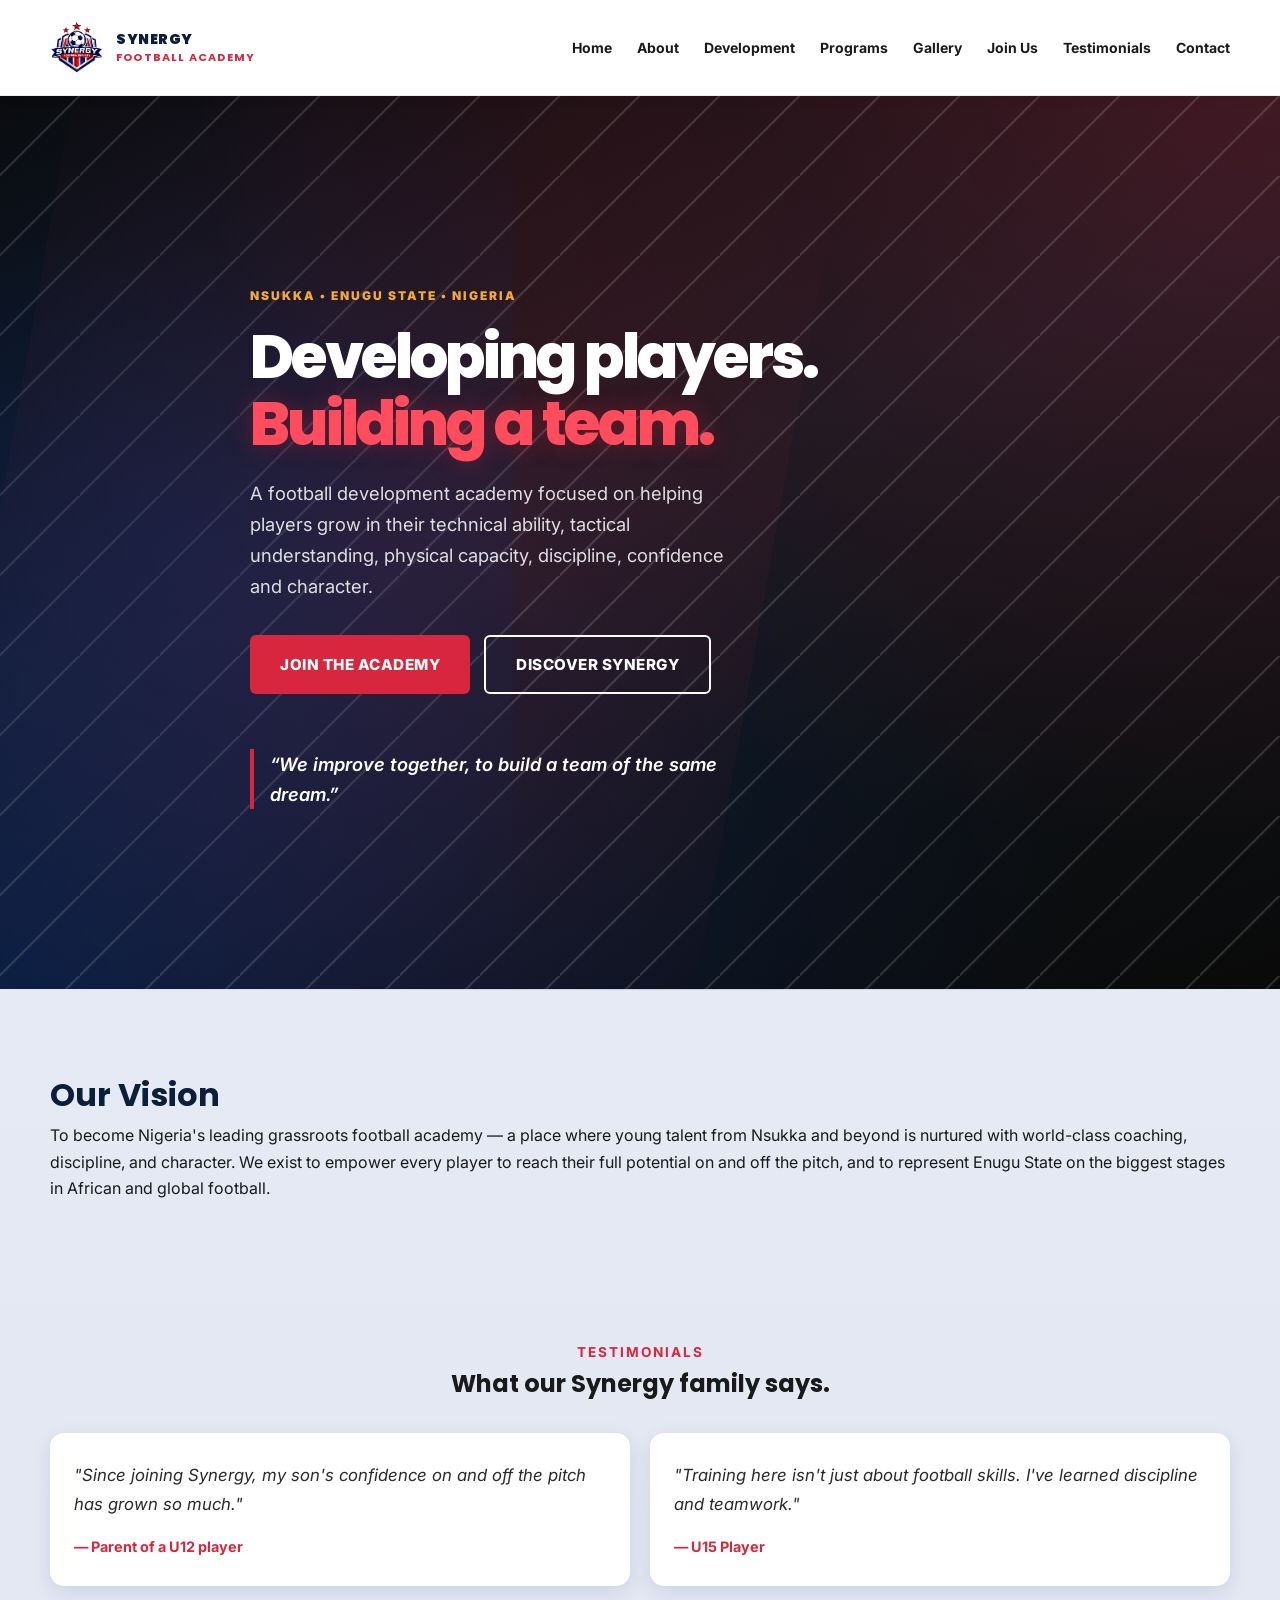
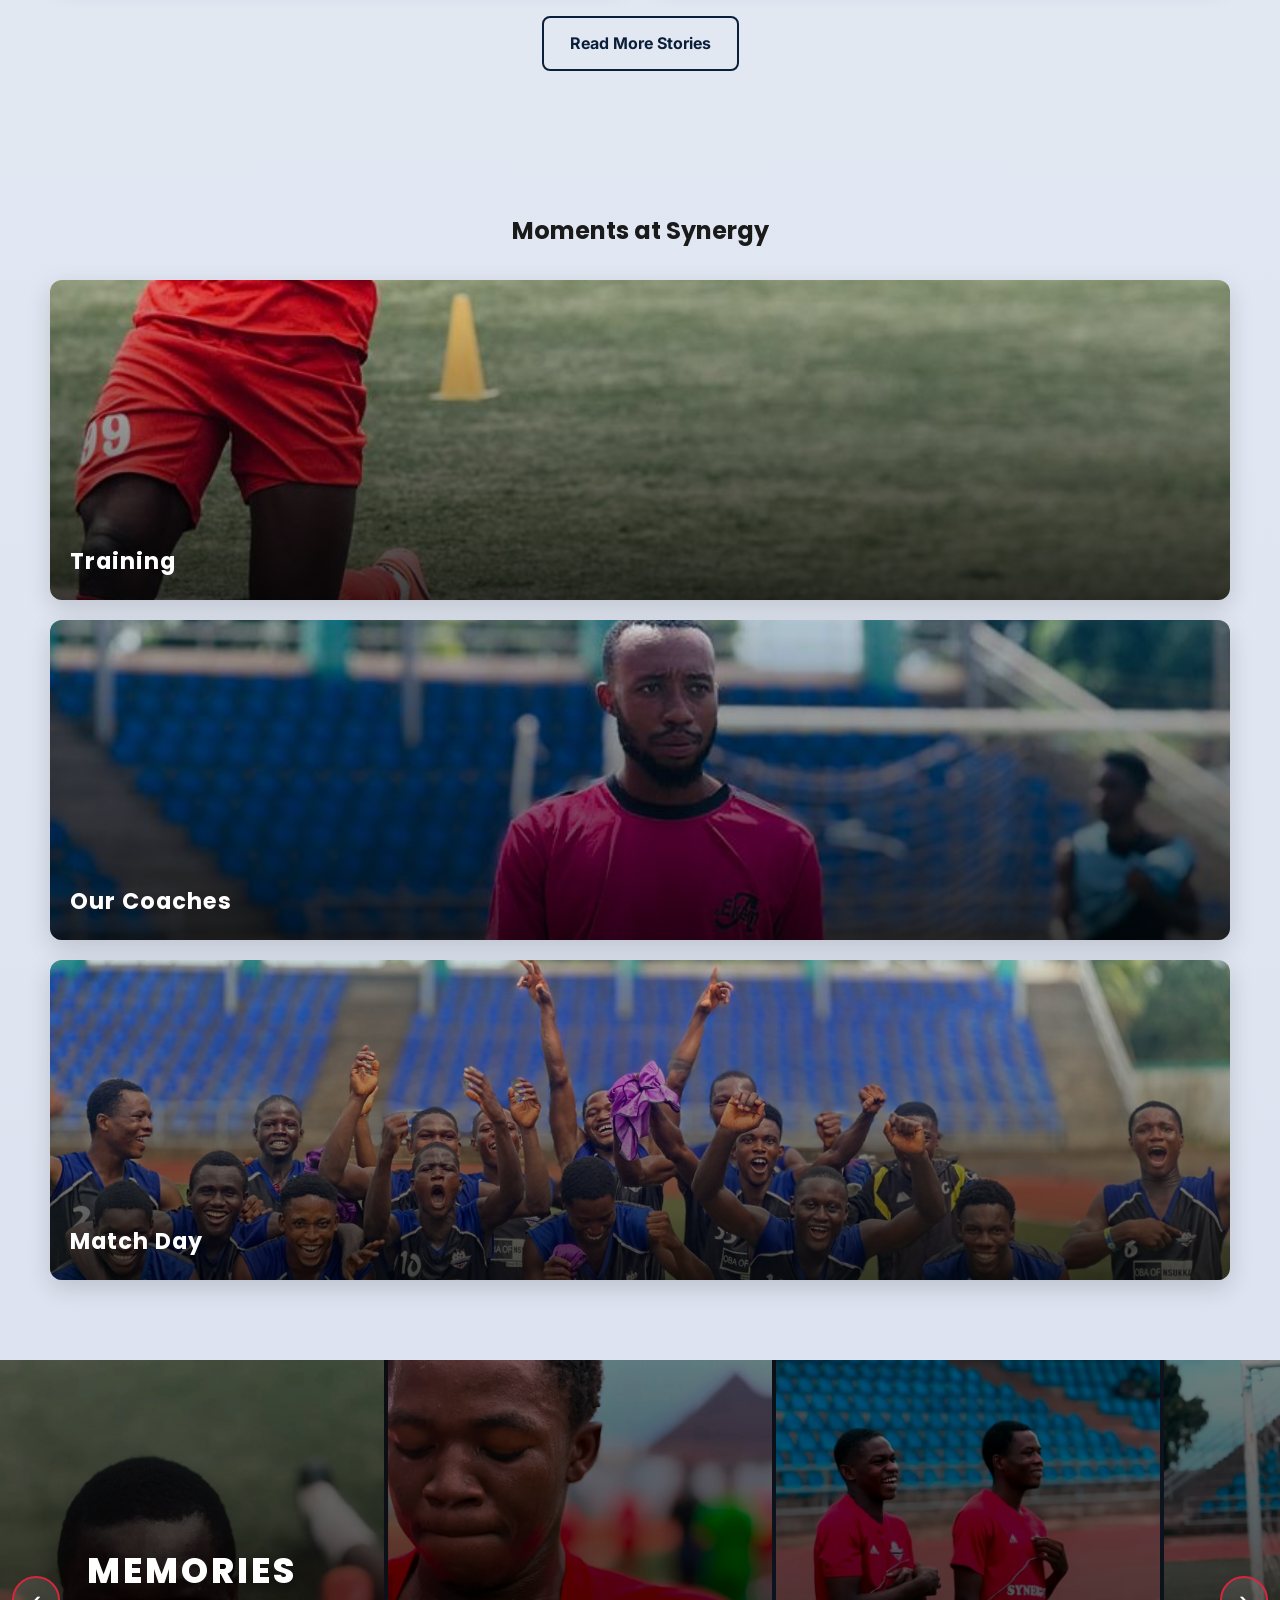
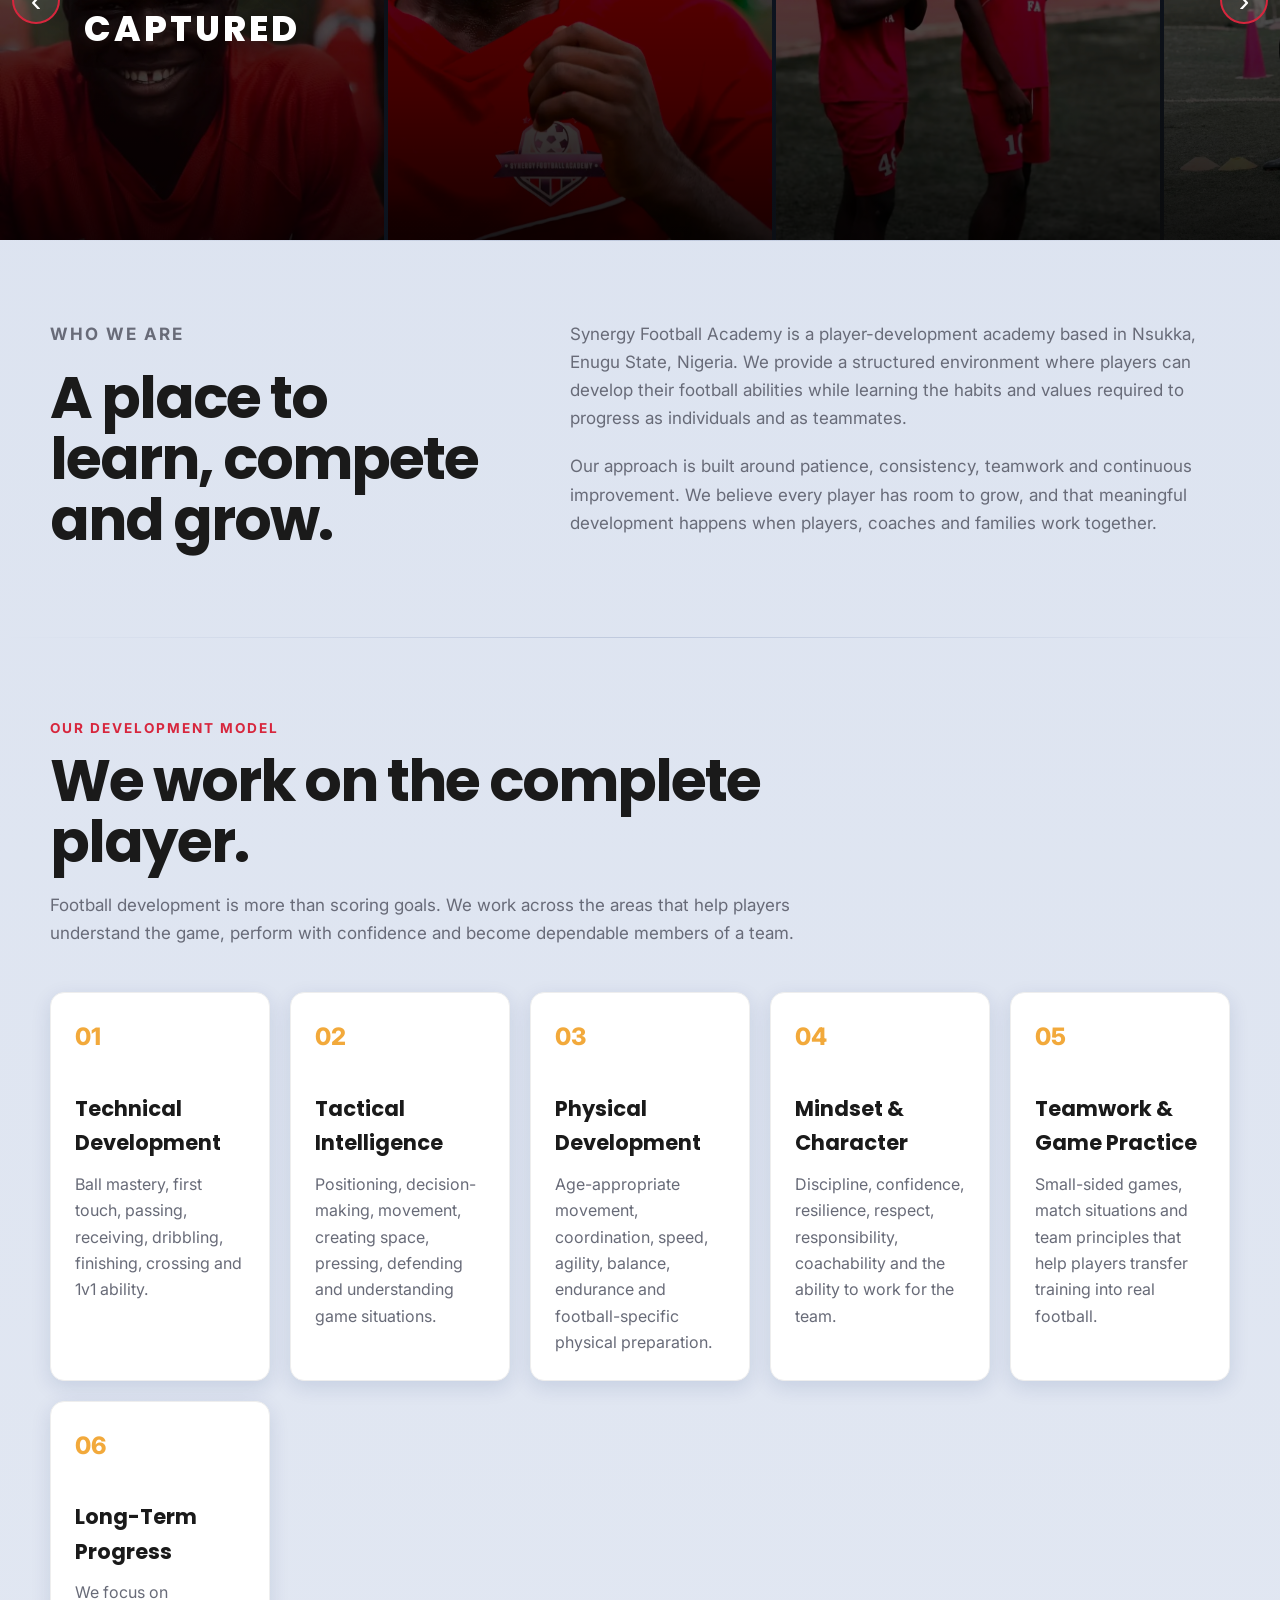
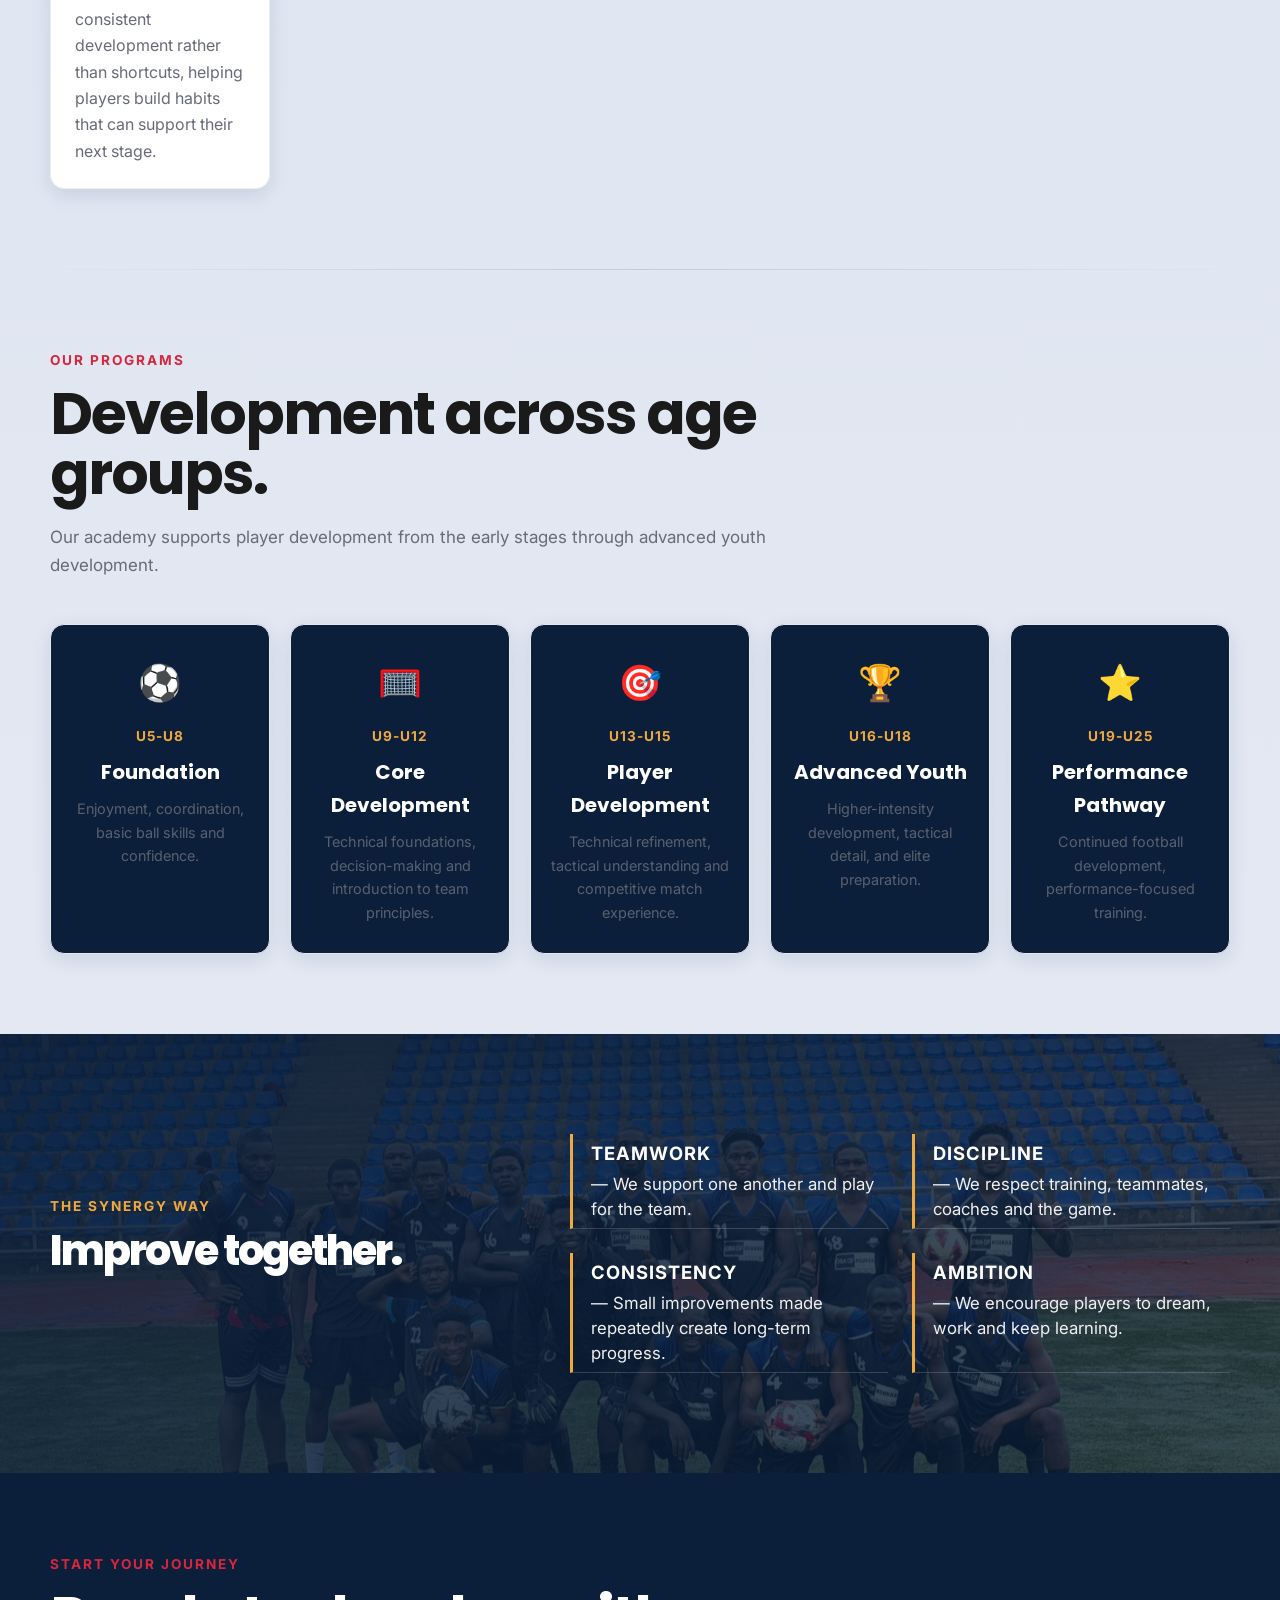
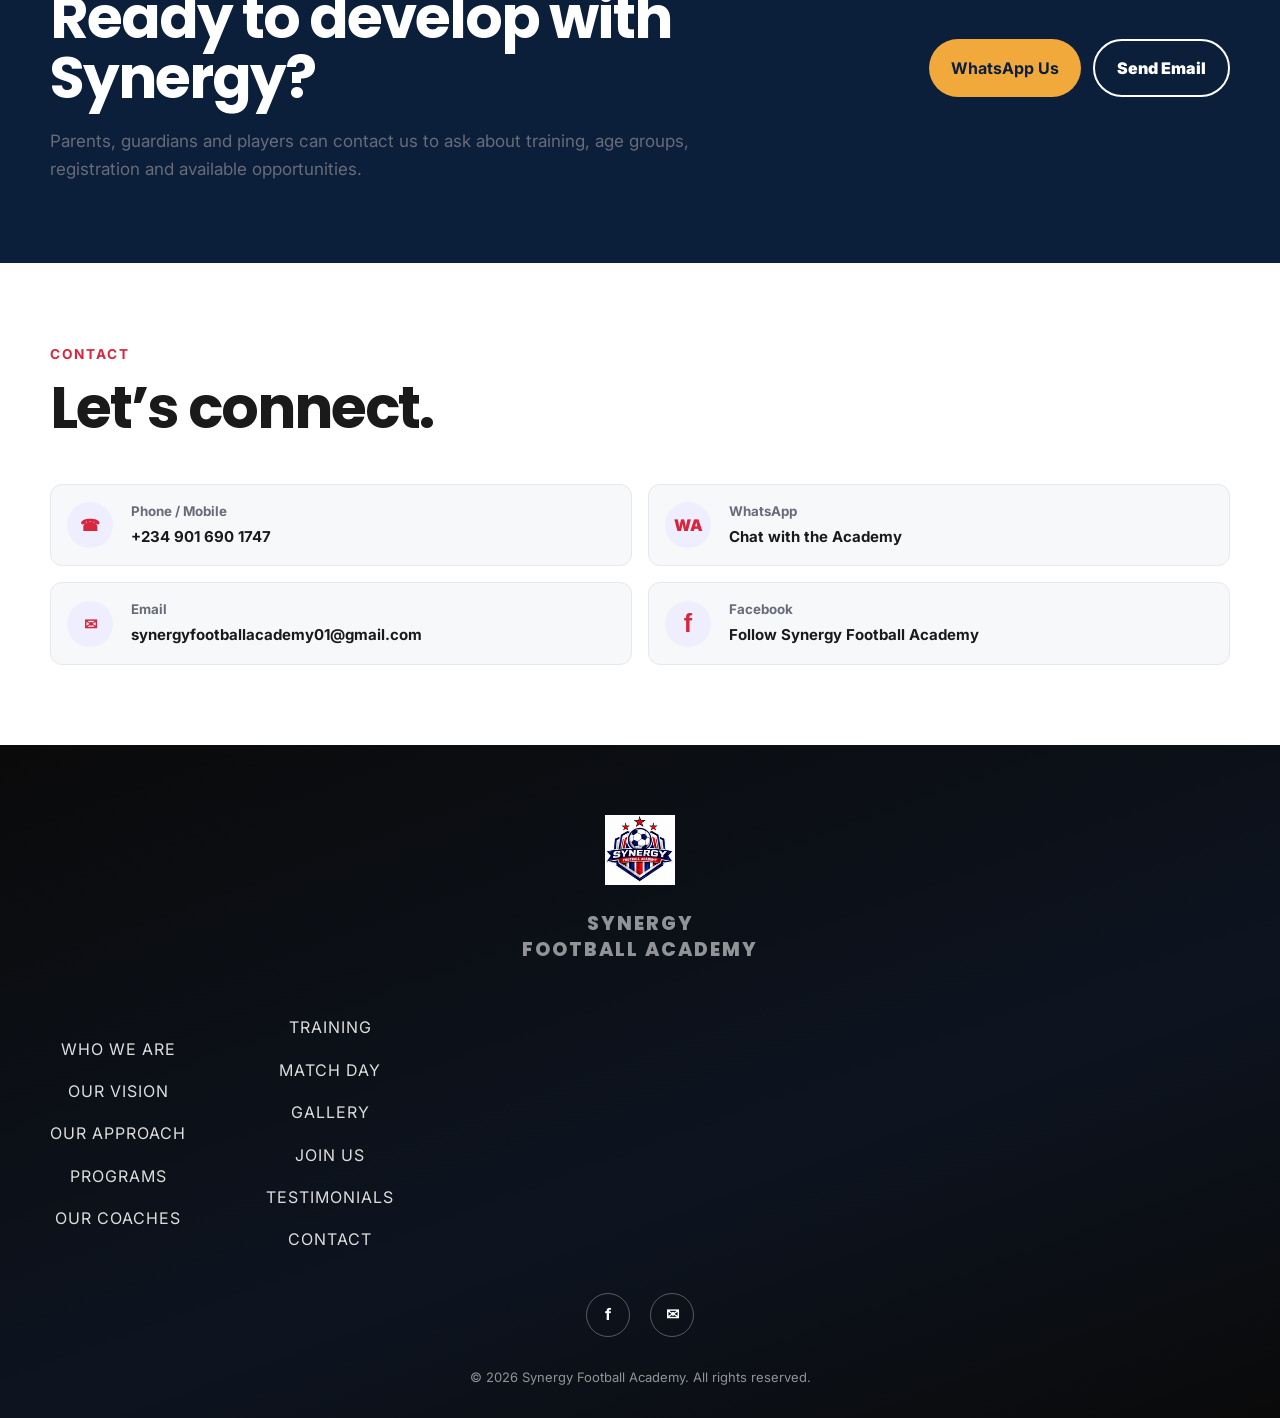
==== index.html @ f9bd2114 "Add testimonials link to hamburger nav" ====
<!DOCTYPE html>
<html lang="en">
<head>
  <meta charset="UTF-8">
  <meta name="viewport" content="width=device-width, initial-scale=1.0">
  <meta name="description" content="Synergy Football Academy — developing young footballers in Nsukka, Enugu State, Nigeria through technical, tactical, physical and character development.">
  <meta property="og:title" content="Synergy Football Academy">
<meta property="og:description" content="Developing players. Building a team. A football development academy in Nsukka, Enugu State, Nigeria.">
<meta property="og:image" content="https://officialsynergyfootballacademy.github.io/logo.jpg">
<meta property="og:url" content="https://officialsynergyfootballacademy.github.io/">
<meta property="og:type" content="website">
  <title>Synergy Football Academy | Nsukka, Nigeria</title>
  <link rel="preconnect" href="https://fonts.googleapis.com">
<link rel="preconnect" href="https://fonts.gstatic.com" crossorigin>
<link href="https://fonts.googleapis.com/css2?family=Poppins:wght@400;600;700;800&family=Inter:wght@400;500&display=swap" rel="stylesheet">
  <link rel="icon" type="image/jpeg" href="logo.jpg">
  <link rel="stylesheet" href="style.css">
  <meta name="google-site-verification" content="55u7csalbE95XGIa8phfXYKLxlHyXsa8ba6cawBr01k" />
  <link rel="canonical" href="https://officialsynergyfootballacademy.github.io/">
<meta name="keywords" content="Synergy Football Academy, football academy Nsukka, football academy Enugu State, youth football training Nigeria, football academy Nigeria">

<script type="application/ld+json">
{
  "@context": "https://schema.org",
  "@type": "SportsActivityLocation",
  "name": "Synergy Football Academy",
  "description": "A football development academy in Nsukka, Enugu State, Nigeria, focused on helping players grow in technical ability, tactical understanding, physical capacity, discipline, confidence and character.",
  "url": "https://officialsynergyfootballacademy.github.io/",
  "logo": "https://officialsynergyfootballacademy.github.io/logo.jpg",
  "image": "https://officialsynergyfootballacademy.github.io/logo.jpg",
  "address": {
    "@type": "PostalAddress",
    "addressLocality": "Nsukka",
    "addressRegion": "Enugu State",
    "addressCountry": "Nigeria"
  },
  "sameAs": [
    "https://www.facebook.com/profile.php?id=100093114872817"
  ]
}
</script>
</head>
<body>
  <header class="site-header">
    <div class="container nav-wrap">
      <a class="brand" href="#home" aria-label="Synergy Football Academy home">
        <img src="logo.jpg" alt="Synergy Football Academy logo" class="logo-img">
        <span>SYNERGY <strong>FOOTBALL ACADEMY</strong></span>
      </a>

      <button class="menu-toggle" aria-label="Open navigation" aria-expanded="false">☰</button>

      <nav class="nav" id="site-nav">
        <a href="#home">Home</a>
        <a href="#about">About</a>
        <a href="#development">Development</a>
        <a href="#programs">Programs</a>
        <a href="gallery.html">Gallery</a>
        <a href="#join">Join Us</a>
        <a href="testimonials.html">Testimonials</a>
        <a href="#contact">Contact</a>
        
      
      
      </nav>
    </div>
  </header>

  <main>
    <section class="hero" id="home">
      <div class="hero-overlay"></div>
      <div class="container hero-content">
        <p class="eyebrow">NSUKKA • ENUGU STATE • NIGERIA</p>
        <h1>Developing players.<br><span>Building a team.</span></h1>
        <p class="hero-text">
          A football development academy focused on helping players grow in their
          technical ability, tactical understanding, physical capacity, discipline,
          confidence and character.
        </p>
        <div class="hero-actions">
          <a class="btn btn-primary" href="#join">Join the Academy</a>
          <a class="btn btn-outline" href="#about">Discover Synergy</a>
        </div>
        <p class="slogan">“We improve together, to build a team of the same dream.”</p>
      </div>
    </section>

    <section class="vision" id="vision">
  <div class="container">
    <h2>Our Vision</h2>
    <p>To become Nigeria's leading grassroots football academy — a place where young talent from Nsukka and beyond is nurtured with world-class coaching, discipline, and character. We exist to empower every player to reach their full potential on and off the pitch, and to represent Enugu State on the biggest stages in African and global football.</p>
  </div>
    </section>
    <section class="testimonial-preview">
  <div class="container">
    <p class="section-label">TESTIMONIALS</p>
    <h2>What our Synergy family says.</h2>
    <div class="testimonial-preview-grid">
      <div class="testimonial-card">
        <p class="testimonial-quote">"Since joining Synergy, my son's confidence on and off the pitch has grown so much."</p>
        <p class="testimonial-author">— Parent of a U12 player</p>
      </div>
      <div class="testimonial-card">
        <p class="testimonial-quote">"Training here isn't just about football skills. I've learned discipline and teamwork."</p>
        <p class="testimonial-author">— U15 Player</p>
      </div>
    </div>
    <a href="testimonials.html" class="btn btn-outline-dark">Read More Stories</a>
  </div>
    </section>



<section class="featured" id="featured">
  <div class="container">
    <h2>Moments at Synergy</h2>
    <div class="featured-grid">
      <a href="training.html" class="featured-item" style="background-image:url('gallery1.jpg')">
  <div class="featured-overlay"><span>Training</span></div>
</a>
<a href="coaches.html" class="featured-item" style="background-image:url('gallery2.jpg')">
  <div class="featured-overlay"><span>Our Coaches</span></div>
</a>
<a href="matchday.html" class="featured-item" style="background-image:url('gallery11.jpg')">
  <div class="featured-overlay"><span>Match Day</span></div>
</a>
    </div>
  </div>
</section>
    <section class="memories">
  <div class="memories-track" id="memoriesTrack">
    <div class="memory-slide" style="background-image:url('gallery27.jpg')">
      <div class="memory-overlay"><h2>MEMORIES<br>CAPTURED</h2></div>
    </div>
    <div class="memory-slide" style="background-image:url('gallery28.jpg')"></div>
    <div class="memory-slide" style="background-image:url('gallery29.jpg')"></div>
    <div class="memory-slide" style="background-image:url('gallery30.jpg')"></div>
    <div class="memory-slide" style="background-image:url('gallery31.jpg')"></div>
    <div class="memory-slide" style="background-image:url('gallery32.jpg')"></div>
    <div class="memory-slide" style="background-image:url('gallery33.jpg')"></div>
    <div class="memory-slide" style="background-image:url('gallery34.jpg')"></div>
    <div class="memory-slide" style="background-image:url('gallery35.jpg')"></div>
    <div class="memory-slide" style="background-image:url('gallery36.jpg')"></div>
    <div class="memory-slide" style="background-image:url('gallery37.jpg')"></div>
    <div class="memory-slide" style="background-image:url('gallery38.jpg')"></div>
  </div>
  <button class="memories-arrow memories-prev" id="memoriesPrev">‹</button>
  <button class="memories-arrow memories-next" id="memoriesNext">›</button>
    </section>
    <section class="intro section" id="about">
      <div class="container two-col">
        <div>
          <p class="section-label">WHO WE ARE</p>
          <h2>A place to learn, compete and grow.</h2>
        </div>
        <div>
          <p>
            Synergy Football Academy is a player-development academy based in Nsukka,
            Enugu State, Nigeria. We provide a structured environment where players
            can develop their football abilities while learning the habits and values
            required to progress as individuals and as teammates.
          </p>
          <p>
            Our approach is built around patience, consistency, teamwork and continuous
            improvement. We believe every player has room to grow, and that meaningful
            development happens when players, coaches and families work together.
          </p>
        </div>
      </div>
    </section>

    <section class="development section" id="development">
      <div class="container">
        <div class="section-heading">
          <p class="section-label">OUR DEVELOPMENT MODEL</p>
          <h2>We work on the complete player.</h2>
          <p>
            Football development is more than scoring goals. We work across the areas
            that help players understand the game, perform with confidence and become
            dependable members of a team.
          </p>
        </div>

        <div class="cards">
          <article class="card">
            <div class="card-number">01</div>
            <h3>Technical Development</h3>
            <p>Ball mastery, first touch, passing, receiving, dribbling, finishing, crossing and 1v1 ability.</p>
          </article>
          <article class="card">
            <div class="card-number">02</div>
            <h3>Tactical Intelligence</h3>
            <p>Positioning, decision-making, movement, creating space, pressing, defending and understanding game situations.</p>
          </article>
          <article class="card">
            <div class="card-number">03</div>
            <h3>Physical Development</h3>
            <p>Age-appropriate movement, coordination, speed, agility, balance, endurance and football-specific physical preparation.</p>
          </article>
          <article class="card">
            <div class="card-number">04</div>
            <h3>Mindset & Character</h3>
            <p>Discipline, confidence, resilience, respect, responsibility, coachability and the ability to work for the team.</p>
          </article>
          <article class="card">
            <div class="card-number">05</div>
            <h3>Teamwork & Game Practice</h3>
            <p>Small-sided games, match situations and team principles that help players transfer training into real football.</p>
          </article>
          <article class="card">
            <div class="card-number">06</div>
            <h3>Long-Term Progress</h3>
            <p>We focus on consistent development rather than shortcuts, helping players build habits that can support their next stage.</p>
          </article>
        </div>
      </div>
    </section>

    <section class="programs section" id="programs">
      <div class="container">
        <div class="section-heading">
          <p class="section-label">OUR PROGRAMS</p>
          <h2>Development across age groups.</h2>
          <p>Our academy supports player development from the early stages through advanced youth development.</p>
        </div>
        <div class="program-grid">
  <div class="program">
    <div class="program-icon">⚽</div>
    <span>U5-U8</span><h3>Foundation</h3>
    <p>Enjoyment, coordination, basic ball skills and confidence.</p>
  </div>
  <div class="program">
    <div class="program-icon">🥅</div>
    <span>U9-U12</span><h3>Core Development</h3>
    <p>Technical foundations, decision-making and introduction to team principles.</p>
  </div>
  <div class="program">
    <div class="program-icon">🎯</div>
    <span>U13-U15</span><h3>Player Development</h3>
    <p>Technical refinement, tactical understanding and competitive match experience.</p>
  </div>
  <div class="program">
    <div class="program-icon">🏆</div>
    <span>U16-U18</span><h3>Advanced Youth</h3>
    <p>Higher-intensity development, tactical detail, and elite preparation.</p>
  </div>
  <div class="program">
    <div class="program-icon">⭐</div>
    <span>U19-U25</span><h3>Performance Pathway</h3>
    <p>Continued football development, performance-focused training.</p>
  </div>
        </div>
    </section>

    <section class="values section" id="values" style="background-image:url('gallery18.jpg')">
      <div class="container values-box">
        <div>
          <p class="section-label">THE SYNERGY WAY</p>
          <h2>Improve together.</h2>
        </div>
        <div class="values-list">
          <p><strong>TEAMWORK</strong> — We support one another and play for the team.</p>
          <p><strong>DISCIPLINE</strong> — We respect training, teammates, coaches and the game.</p>
          <p><strong>CONSISTENCY</strong> — Small improvements made repeatedly create long-term progress.</p>
          <p><strong>AMBITION</strong> — We encourage players to dream, work and keep learning.</p>
        </div>
      </div>
    </section>

    <section class="join section" id="join">
      <div class="container join-box">
        <div>
          <p class="section-label">START YOUR JOURNEY</p>
          <h2>Ready to develop with Synergy?</h2>
          <p>
            Parents, guardians and players can contact us to ask about training,
            age groups, registration and available opportunities.
          </p>
        </div>
        <div class="join-actions">
          <a class="btn btn-primary" href="https://wa.me/2349016901747" target="_blank" rel="noopener">WhatsApp Us</a>
          <a class="btn btn-dark" href="mailto:synergyfootballacademy01@gmail.com">Send Email</a>
        </div>
      </div>
    </section>

    <section class="contact section" id="contact">
      <div class="container">
        <div class="section-heading">
          <p class="section-label">CONTACT</p>
          <h2>Let’s connect.</h2>
        </div>
        <div class="contact-grid">
          <a href="tel:+2349016901747" class="contact-item">
            <span class="contact-icon">☎</span>
            <div><small>Phone / Mobile</small><strong>+234 901 690 1747</strong></div>
          </a>
          <a href="https://wa.me/2349016901747" target="_blank" rel="noopener" class="contact-item">
            <span class="contact-icon">WA</span>
            <div><small>WhatsApp</small><strong>Chat with the Academy</strong></div>
          </a>
          <a href="mailto:synergyfootballacademy01@gmail.com" class="contact-item">
            <span class="contact-icon">✉</span>
            <div><small>Email</small><strong>synergyfootballacademy01@gmail.com</strong></div>
          </a>
          <a href="https://www.facebook.com/profile.php?id=100093114872817" target="_blank" rel="noopener" class="contact-item">
            <span class="contact-icon facebook-icon" aria-hidden="true">f</span>
            <div><small>Facebook</small><strong>Follow Synergy Football Academy</strong></div>
          </a>
        </div>
      </div>
    </section>
  </main>

  <footer class="footer">
  <div class="container">
    <div class="footer-brand">
      <img src="logo.jpg" alt="Synergy Football Academy logo" class="footer-logo">
      <p>SYNERGY<br>FOOTBALL ACADEMY</p>
    </div>

    <div class="footer-links">
      <div>
        <a href="index.html#about">Who We Are</a>
        <a href="index.html#vision">Our Vision</a>
        <a href="index.html#development">Our Approach</a>
        <a href="index.html#programs">Programs</a>
        <a href="coaches.html">Our Coaches</a>
      </div>
      <div>
        <a href="training.html">Training</a>
        <a href="matchday.html">Match Day</a>
        <a href="gallery.html">Gallery</a>
        <a href="index.html#join">Join Us</a>
        <a href="testimonials.html">Testimonials</a>
        <a href="index.html#contact">Contact</a>
      </div>
    </div>

    <div class="footer-socials">
      <a href="https://www.facebook.com/profile.php?id=100093114872817" target="_blank" aria-label="Facebook">f</a>
      <a href="mailto:synergyfootballacademy01@gmail.com" aria-label="Email">✉</a>
    </div>

    <p class="footer-copy">© <span id="year"></span> Synergy Football Academy. All rights reserved.</p>
  </div>
  </footer>

  <script src="script.js"></script>
</body>
</html>
---- style.css ----
:root {
  --blue: #19116f;
  --blue-2: #3122a8;
  --red: #df171d;
  --white: #ffffff;
  --ink: #10111a;
  --muted: #686b78;
  --light: #f5f6fb;
  --border: #e6e7ef;
  --shadow: 0 18px 50px rgba(15, 13, 65, .10);
  --radius: 22px;
  --max: 1180px;
}

* { box-sizing: border-box; margin: 0; padding: 0; }
html { scroll-behavior: smooth; }
body {
  font-family: Inter, ui-sans-serif, system-ui, -apple-system, BlinkMacSystemFont, "Segoe UI", sans-serif;
  color: var(--ink);
  background: var(--white);
  line-height: 1.65;
}
a { color: inherit; text-decoration: none; }
.container { width: min(var(--max), calc(100% - 40px)); margin: auto; }

.site-header {
  position: sticky; top: 0; z-index: 50;
  background: rgba(255,255,255,.94);
  backdrop-filter: blur(12px);
  border-bottom: 1px solid rgba(20,20,60,.08);
}
.nav-wrap { min-height: 95px; display: flex; align-items: center; justify-content: space-between; gap: 30px; }
.brand { display: flex; align-items: center; gap: 12px; font-weight: 900; letter-spacing: .5px; color: var(--blue); }
.brand img { width: 54px; height: 54px; object-fit: contain; border-radius: 50%; }
.brand span { font-size: 14px; line-height: 1.2; }
.brand strong { display: block; color: var(--red); font-size: 11px; letter-spacing: 1.2px; margin-top: 4px; }
.nav { display: flex; align-items: center; gap: 25px; font-weight: 700; font-size: 14px; }
.nav a { position: relative; padding: 8px 0; }
.nav a::after { content:""; position:absolute; left:0; bottom:0; width:0; height:2px; background:var(--red); transition:.25s; }
.nav a:hover::after { width:100%; }
.menu-toggle { display:none; border:0; background:none; font-size:28px; color:var(--blue); cursor:pointer; }

.hero {
  position: relative; min-height: 680px; display:flex; align-items:center; overflow:hidden;
  background:
    radial-gradient(circle at 85% 20%, rgba(223,23,29,.30), transparent 26%),
    linear-gradient(120deg, #09062e 0%, #19116f 48%, #2b1f99 100%);
}
.hero::before {
  content:""; position:absolute; inset:0;
  background: linear-gradient(90deg, rgba(4,3,25,.95), rgba(25,17,111,.76), rgba(25,17,111,.25));
}
.hero-overlay { position:absolute; inset:0; opacity:.14; background-image: linear-gradient(135deg, transparent 0 48%, white 49% 50%, transparent 51%); background-size: 80px 80px; }
.hero-content { position:relative; z-index:2; color:#fff; max-width:780px; padding: 100px 0; }
.eyebrow, .section-label { color: var(--red); font-weight:900; letter-spacing:2.5px; font-size:12px; }
.hero h1 { font-size: clamp(48px, 7vw, 86px); line-height:.98; letter-spacing:-3px; margin:18px 0 25px; }
.hero h1 span { color:#fff; text-shadow: 4px 4px 0 rgba(223,23,29,.35); }
.hero-text { font-size:18px; max-width:690px; color:rgba(255,255,255,.86); }
.hero-actions { display:flex; gap:14px; flex-wrap:wrap; margin-top:32px; }
.btn { display:inline-flex; justify-content:center; align-items:center; padding:14px 22px; border-radius:999px; font-weight:900; transition:.2s; border:2px solid transparent; }
.btn:hover { transform:translateY(-2px); }
.btn-primary { background:var(--red); color:#fff; }
.btn-outline { border-color:rgba(255,255,255,.55); color:#fff; }
.btn-dark { background:var(--blue); color:#fff; }
.slogan { margin-top:55px; font-style:italic; font-weight:700; color:rgba(255,255,255,.8); }

.section { padding:100px 0; }
.two-col { display:grid; grid-template-columns: .8fr 1.2fr; gap:80px; }
.two-col h2, .section-heading h2, .values-box h2, .join-box h2 { font-size:clamp(36px,5vw,58px); line-height:1.05; letter-spacing:-2px; margin-top:12px; }
.two-col p { color:var(--muted); font-size:17px; margin-bottom:20px; }
.development { background:var(--light); }
.section-heading { max-width:760px; margin-bottom:45px; }
.section-heading > p:last-child { margin-top:18px; color:var(--muted); font-size:17px; }
.cards { display:grid; grid-template-columns:repeat(3,1fr); gap:18px; }
.card { background:#fff; padding:30px; border:1px solid var(--border); border-radius:var(--radius); box-shadow:0 8px 30px rgba(20,20,80,.04); transition:.25s; }
.card:hover { transform:translateY(-5px); box-shadow:var(--shadow); }
.card-number { color:var(--red); font-weight:900; font-size:13px; margin-bottom:35px; }
.card h3 { font-size:21px; margin-bottom:10px; }
.card p { color:var(--muted); }

.program-grid { display:grid; grid-template-columns:repeat(5,1fr); gap:14px; }
.program { border:1px solid var(--border); border-radius:20px; padding:25px 20px; min-height:220px; background:#fff; }
.program span { color:var(--red); font-weight:900; font-size:12px; letter-spacing:1px; }
.program h3 { margin:12px 0 10px; font-size:20px; }
.program p { color:var(--muted); font-size:14px; }

.values { background:linear-gradient(135deg, var(--blue), #09062e); color:#fff; }
.values-box { display:grid; grid-template-columns: .8fr 1.2fr; gap:80px; align-items:center; }
.values-box h2 { color:#fff; }
.values-list { display:grid; gap:18px; }
.values-list p { padding:18px 0; border-bottom:1px solid rgba(255,255,255,.16); color:rgba(255,255,255,.75); }
.values-list strong { color:#fff; letter-spacing:1px; }

.join { background:#f1f0ff; }
.join-box { display:flex; justify-content:space-between; align-items:center; gap:50px; }
.join-box > div:first-child { max-width:720px; }
.join-box p:not(.section-label) { color:var(--muted); margin-top:18px; font-size:17px; }
.join-actions { display:flex; gap:12px; flex-wrap:wrap; }

.contact { background:#fff; }
.contact-grid { display:grid; grid-template-columns:repeat(2,1fr); gap:16px; }
.contact-item { display:flex; gap:18px; align-items:center; padding:25px; border:1px solid var(--border); border-radius:18px; transition:.2s; }
.contact-item:hover { border-color:rgba(49,34,168,.35); transform:translateY(-2px); }
.contact-icon { width:46px; height:46px; display:grid; place-items:center; border-radius:50%; background:#eeeefe; color:var(--blue); font-weight:900; flex:none; }
.contact-item small { display:block; color:var(--muted); font-weight:700; }
.contact-item strong { display:block; margin-top:2px; font-size:15px; word-break:break-word; }
.facebook-icon { font-family:Arial,sans-serif; font-size:25px; }

.footer { background:#08072b; color:#fff; padding:35px 0; }
.footer-wrap { display:flex; justify-content:space-between; gap:20px; align-items:center; }
.footer p { color:rgba(255,255,255,.55); font-size:13px; margin-top:4px; }

@media (max-width: 900px) {
  .nav { position:absolute; top:82px; left:0; right:0; background:#fff; display:none; flex-direction:column; align-items:flex-start; padding:20px; border-bottom:1px solid var(--border); }
  .nav.open { display:flex; }
  .menu-toggle { display:block; }
  .two-col, .values-box { grid-template-columns:1fr; gap:35px; }
  .cards { grid-template-columns:repeat(2,1fr); }
  .program-grid { grid-template-columns:repeat(2,1fr); }
  .join-box { flex-direction:column; align-items:flex-start; }
}
@media (max-width: 600px) {
  .container { width:min(var(--max), calc(100% - 28px)); }
  .nav-wrap { min-height:72px; }
  .brand img { width:46px; height:46px; }
  .hero { min-height:620px; }
  .hero-content { padding:75px 0; }
  .hero h1 { font-size:48px; letter-spacing:-2px; }
  .hero-text { font-size:16px; }
  .section { padding:72px 0; }
  .cards, .program-grid, .contact-grid { grid-template-columns:1fr; }
  .footer-wrap { flex-direction:column; align-items:flex-start; }
}
.featured { padding: 60px 20px; }
.featured h2 { text-align: center; margin-bottom: 30px; }
.featured-grid { display: flex; flex-direction: column; gap: 20px; }
.featured-item {
  height: 320px;
  border-radius: 12px;
  background-size: cover;
  background-position: center;
  position: relative;
  overflow: hidden;
}
.featured-overlay {
  position: absolute;
  inset: 0;
  background: linear-gradient(to top, rgba(0,0,0,0.75), rgba(0,0,0,0.1));
  display: flex;
  align-items: flex-end;
  padding: 20px;
}
.featured-overlay span {
  color: #fff;
  font-size: 1.4rem;
  font-weight: bold;
}

.nav-gallery { margin-top: 24px; padding-top: 16px; border-top: 1px solid rgba(0,0,0,0.1); display: none; }
.nav-gallery.open { display: block; }
.nav-gallery h3 { margin-bottom: 10px; font-size: 1rem; }
.nav-gallery-grid {
  display: grid;
  grid-template-columns: repeat(4, 1fr);
  gap: 6px;
  max-height: 260px;
  overflow-y: auto;
}
.nav-gallery-grid img { width: 100%; height: 60px; object-fit: cover; border-radius: 4px; }
/* ===== PROFESSIONAL REDESIGN ===== */
:root {
  --navy: #0B1F3A;
  --crimson: #D7263D;
  --gold: #F2A93B;
  --offwhite: #F7F8FA;
  --charcoal: #1A1A1A;
}

body {
  font-family: 'Inter', sans-serif;
  color: var(--charcoal);
  background: #fff;
}

h1, h2, h3, .brand span {
  font-family: 'Poppins', sans-serif;
}

/* Header */
.site-header { background: #fff; box-shadow: 0 2px 10px rgba(0,0,0,0.06); }
.brand span { color: var(--navy); }
.brand strong { color: var(--crimson); }

/* Hero */
.hero { background: linear-gradient(135deg, var(--navy), #1a3a63); }
.hero .eyebrow { color: var(--gold); letter-spacing: 2px; }
.hero h1 { font-weight: 800; }
.btn-primary { background: var(--crimson); border: none; }
.btn-primary:hover { background: #b81d31; transform: translateY(-2px); transition: 0.2s; }
.btn-outline { border: 2px solid var(--gold); color: #fff; }
.btn-outline:hover { background: var(--gold); color: var(--navy); transition: 0.2s; }

/* Section spacing */
.vision, .featured, .intro, .development, .programs, .values, .join, .contact {
  padding: 80px 20px;
}

/* Vision */
.vision { background: var(--offwhite); }
.vision h2 { color: var(--navy); font-size: 2rem; }

/* Featured photo tiles */
.featured-item { box-shadow: 0 8px 24px rgba(0,0,0,0.15); transition: transform 0.3s; }
.featured-item:hover { transform: scale(1.02); }
.featured-overlay span { font-family: 'Poppins', sans-serif; letter-spacing: 1px; }

/* Section labels */
.section-label { color: var(--crimson); font-weight: 700; letter-spacing: 2px; font-size: 0.85rem; }

/* Development cards */
.cards { display: grid; grid-template-columns: repeat(auto-fit, minmax(220px, 1fr)); gap: 20px; }
.card {
  background: #fff;
  border: 1px solid #eee;
  border-radius: 14px;
  padding: 24px;
  box-shadow: 0 4px 16px rgba(0,0,0,0.05);
  transition: transform 0.2s, box-shadow 0.2s;
}
.card:hover { transform: translateY(-6px); box-shadow: 0 12px 28px rgba(0,0,0,0.1); }
.card-number { color: var(--gold); font-weight: 800; font-size: 1.5rem; }

/* Program cards */
.program-grid { display: grid; grid-template-columns: repeat(auto-fit, minmax(200px, 1fr)); gap: 20px; }
.program {
  background: var(--navy);
  color: #fff;
  border-radius: 14px;
  padding: 28px 20px;
  text-align: center;
  transition: transform 0.2s;
}
.program:hover { transform: translateY(-6px); }
.program-icon { font-size: 2.2rem; margin-bottom: 10px; }
.program span { color: var(--gold); font-weight: 700; letter-spacing: 1px; font-size: 0.85rem; }
.program h3 { margin: 8px 0; }
.program p { font-size: 0.9rem; opacity: 0.85; }

/* Values */
.values {
  position: relative;
  background-size: cover;
  background-position: center;
  padding: 100px 20px;
}
.values::before {
  content: "";
  position: absolute;
  inset: 0;
  background: linear-gradient(135deg, rgba(11,31,58,0.92), rgba(11,31,58,0.75));
}
.values .container { position: relative; z-index: 1; }
.values .section-label { color: var(--gold); }
.values h2 {
  color: #fff;
  font-size: 2.6rem;
  font-weight: 800;
  margin-bottom: 40px;
}
.values-list {
  display: grid;
  grid-template-columns: repeat(auto-fit, minmax(240px, 1fr));
  gap: 24px;
}
.values-list p {
  color: #f0f0f0;
  border-left: 3px solid var(--gold);
  padding: 6px 0 6px 18px;
  margin: 0;
  font-size: 1.05rem;
  line-height: 1.5;
}
.values-list p strong {
  color: #fff;
  font-size: 1.15rem;
  display: block;
  margin-bottom: 4px;
}
/* Join section */
.join { background: var(--navy); color: #fff; }
.join h2 { color: #fff; }
.join .btn-primary { background: var(--gold); color: var(--navy); font-weight: 700; }
.join .btn-dark { border: 2px solid #fff; color: #fff; background: transparent; }

/* Contact */
.contact-item { border-radius: 12px; padding: 16px; background: var(--offwhite); transition: 0.2s; }
.contact-item:hover { background: #eef0f3; }
.contact-icon { color: var(--crimson); }

/* Footer */
.footer { background: var(--navy); color: #fff; padding: 40px 20px; }
.logo-img {
  height: 70px;
  width: auto;
}
.hero {
  position: relative;
  background:
    radial-gradient(ellipse at top right, rgba(215,38,61,0.25), transparent 60%),
    radial-gradient(ellipse at bottom left, rgba(11,42,107,0.5), transparent 60%),
    linear-gradient(160deg, #0a0a0a 0%, #101820 45%, #0a0a0a 100%);
  padding: 90px 20px 80px;
  overflow: hidden;
}
.hero::before {
  content: "";
  position: absolute;
  top: -30%;
  right: -10%;
  width: 60%;
  height: 160%;
  background: radial-gradient(circle, rgba(215,38,61,0.18), transparent 70%);
  transform: rotate(10deg);
  z-index: 0;
}
.hero::after {
  content: "";
  position: absolute;
  bottom: -30%;
  left: -10%;
  width: 50%;
  height: 160%;
  background: radial-gradient(circle, rgba(11,42,107,0.35), transparent 70%);
  z-index: 0;
}
.hero-content { position: relative; z-index: 2; animation: heroFadeUp 0.8s ease-out; }
.hero-badge {
  display: inline-block;
  background: #fff;
  color: #0B2A6B;
  font-weight: 800;
  letter-spacing: 2px;
  font-size: 0.75rem;
  padding: 8px 18px;
  border-radius: 30px;
  margin-bottom: 24px;
}
.hero h1 {
  font-family: 'Poppins', sans-serif;
  font-weight: 800;
  font-size: 2.8rem;
  line-height: 1.1;
  color: #fff;
  margin-bottom: 20px;
  text-shadow: none;
}
.hero h1 span {
  color: #ff4d5e;
  -webkit-text-stroke: 0;
  text-shadow: 0 0 24px rgba(215,38,61,0.35);
}
.hero-text {
  color: rgba(255,255,255,0.85);
  font-size: 1.05rem;
  line-height: 1.7;
  max-width: 500px;
  margin-bottom: 32px;
}
.hero-actions { display: flex; gap: 14px; flex-wrap: wrap; margin-bottom: 40px; }
.hero .btn {
  padding: 15px 30px;
  border-radius: 6px;
  font-weight: 800;
  font-size: 0.95rem;
  letter-spacing: 0.5px;
  text-transform: uppercase;
}
..hero .btn-primary {
  background: #fff;
  color: #101820;
  border: none;
  box-shadow: 0 8px 24px rgba(0,0,0,0.4);
}
.hero .btn-primary:hover { background: #f0f0f0; transform: translateY(-3px) scale(1.03); }
.hero .btn-outline {
  border: 2px solid #fff;
  color: #fff;
  background: transparent;
}
.hero .btn-outline:hover { background: #fff; color: #0B2A6B; transform: translateY(-3px) scale(1.03); }
.hero .slogan {
  color: #fff;
  font-style: italic;
  font-size: 1.15rem;
  font-weight: 600;
  border-left: 4px solid #D7263D;
  padding-left: 16px;
  max-width: 480px;
}
@keyframes heroFadeUp {
  from { opacity: 0; transform: translateY(24px); }
  to { opacity: 1; transform: translateY(0); }
}
@media (min-width: 768px) {
  .hero h1 { font-size: 3.8rem; }
  .hero-text { font-size: 1.15rem; }
}
/* Simple branded header for subpages */
.subpage-header {
  background: #fff;
  padding: 18px 20px;
  box-shadow: 0 2px 10px rgba(0,0,0,0.06);
}
.subpage-header .brand {
  display: flex;
  align-items: center;
  gap: 14px;
  text-decoration: none;
}
.subpage-header .logo-img {
  height: 60px;
  width: auto;
}
.subpage-header .brand span {
  font-family: 'Poppins', sans-serif;
  font-weight: 700;
  color: #0B1F3A;
  font-size: 1.1rem;
}
.subpage-header .brand strong { color: #D7263D; }

/* Black/blue smoky hero for subpages */
.subpage-hero {
  background:
    radial-gradient(ellipse at top left, rgba(11,42,107,0.35), transparent 60%),
    linear-gradient(160deg, #0a0a0a 0%, #101820 50%, #0a0a0a 100%);
  padding: 100px 20px 70px;
  text-align: left;
}
.subpage-hero .hero-badge {
  display: inline-block;
  background: rgba(255,255,255,0.08);
  color: #4d7cff;
  font-weight: 700;
  letter-spacing: 2px;
  font-size: 0.8rem;
  padding: 8px 18px;
  border-radius: 30px;
  margin-bottom: 20px;
}
.subpage-hero h1 {
  font-family: 'Poppins', sans-serif;
  font-weight: 800;
  font-size: 2.4rem;
  line-height: 1.2;
  color: #fff;
}
.subpage-hero h1 span { color: #4d7cff; }

/* Content section for subpages */
.subpage-content {
  background: #fff;
  padding: 60px 20px 80px;
}
.subpage-content p {
  font-size: 1.05rem;
  line-height: 1.8;
  color: #2a2a2a;
  margin-bottom: 22px;
  max-width: 700px;
}
.subpage-content h2 {
  font-family: 'Poppins', sans-serif;
  color: #0B1F3A;
  font-size: 1.5rem;
  margin: 36px 0 16px;
  border-left: 4px solid #D7263D;
  padding-left: 14px;
}
.subpage-content .closing-line {
  font-style: italic;
  font-weight: 600;
  color: #0B1F3A;
  border-top: 1px solid #eee;
  padding-top: 24px;
  margin-top: 30px;
}
.subpage-content .back-link {
  display: inline-block;
  margin-top: 20px;
  color: #D7263D;
  font-weight: 700;
  text-decoration: none;
}

@media (min-width: 768px) {
  .subpage-hero h1 { font-size: 3.2rem; }
}
a.featured-item { display: block; text-decoration: none; }
.subpage-hero { position: relative; overflow: hidden; }

.hero-photos {
  position: absolute;
  inset: 0;
  display: flex;
  z-index: 0;
}
.hero-photos img {
  flex: 1;
  height: 100%;
  object-fit: cover;
  opacity: 0.55;
}

.subpage-hero .container { position: relative; z-index: 2; }

.subpage-hero::before {
  content: "";
  position: absolute;
  inset: 0;
  z-index: 1;
  background: linear-gradient(180deg, rgba(10,10,10,0.75), rgba(10,10,10,0.9));
}

.warm-hero::before {
  background:
    linear-gradient(180deg, rgba(20,10,5,0.55), rgba(10,5,0,0.9)),
    radial-gradient(ellipse at center, rgba(255,140,60,0.25), transparent 70%);
}
.warm-hero .hero-badge { color: #ffb347; }
.warm-hero h1 span { color: #ff9d4d; }
.hero-photos.single-photo img {
  flex: none;
  width: 100%;
}
.footer {
  background: #0a0a0a;
  color: #fff;
  padding: 70px 20px 30px;
  text-align: center;
}

.footer-brand { margin-bottom: 50px; }
.footer-logo { height: 70px; margin-bottom: 14px; }
.footer-brand p {
  font-family: 'Poppins', sans-serif;
  font-weight: 800;
  font-size: 1.2rem;
  letter-spacing: 2px;
  line-height: 1.4;
}

.footer-links {
  display: flex;
  flex-direction: column;
  gap: 30px;
  align-items: center;
  margin-bottom: 40px;
}
.footer-links > div {
  display: flex;
  flex-direction: column;
  gap: 16px;
}
.footer-links a {
  color: #ddd;
  text-decoration: none;
  font-size: 1rem;
  letter-spacing: 1px;
  text-transform: uppercase;
}
.footer-links a:hover { color: #D7263D; }

.footer-socials {
  display: flex;
  justify-content: center;
  gap: 20px;
  margin-bottom: 30px;
}
.footer-socials a {
  width: 44px;
  height: 44px;
  border: 1px solid rgba(255,255,255,0.3);
  border-radius: 50%;
  display: flex;
  align-items: center;
  justify-content: center;
  color: #fff;
  text-decoration: none;
  font-weight: 700;
}
.footer-socials a:hover { background: #D7263D; border-color: #D7263D; }

.footer-copy {
  font-size: 0.85rem;
  color: rgba(255,255,255,0.5);
}

@media (min-width: 768px) {
  .footer-links { flex-direction: row; gap: 80px; }
}
.gallery-page { background: #fff; padding: 50px 20px 80px; }
.gallery-page-grid {
  display: grid;
  grid-template-columns: repeat(2, 1fr);
  gap: 12px;
}
.gallery-page-grid img {
  width: 100%;
  height: 220px;
  object-fit: cover;
  border-radius: 10px;
  cursor: pointer;
  transition: transform 0.2s, box-shadow 0.2s;
}
.gallery-page-grid img:hover {
  transform: scale(1.03);
  box-shadow: 0 8px 20px rgba(0,0,0,0.15);
}

@media (min-width: 600px) {
  .gallery-page-grid { grid-template-columns: repeat(3, 1fr); }
  .gallery-page-grid img { height: 260px; }
}
@media (min-width: 900px) {
  .gallery-page-grid { grid-template-columns: repeat(4, 1fr); }
}

.lightbox {
  display: none;
  position: fixed;
  inset: 0;
  background: rgba(0,0,0,0.95);
  z-index: 999;
  align-items: center;
  justify-content: center;
}
.lightbox.open { display: flex; }
.lightbox img {
  max-width: 90%;
  max-height: 80%;
  border-radius: 8px;
}
.lightbox-close {
  position: absolute;
  top: 24px;
  right: 24px;
  background: none;
  border: none;
  color: #fff;
  font-size: 2rem;
  cursor: pointer;
}
.lightbox-prev, .lightbox-next {
  position: absolute;
  top: 50%;
  transform: translateY(-50%);
  background: rgba(255,255,255,0.1);
  border: none;
  color: #fff;
  font-size: 2.5rem;
  width: 50px;
  height: 50px;
  border-radius: 50%;
  cursor: pointer;
}
.lightbox-prev { left: 16px; }
.lightbox-next { right: 16px; }
.lightbox-prev:hover, .lightbox-next:hover { background: #D7263D; }
.memories {
  position: relative;
  background: #000;
  padding: 0;
}
.memories-track {
  display: flex;
  overflow-x: auto;
  scroll-snap-type: x mandatory;
  scroll-behavior: smooth;
  -webkit-overflow-scrolling: touch;
}
.memories-track::-webkit-scrollbar { display: none; }

.memory-slide {
  flex: 0 0 85%;
  scroll-snap-align: center;
  height: 420px;
  background-size: cover;
  background-position: center;
  position: relative;
  margin-right: 4px;
}
.memory-slide::after {
  content: "";
  position: absolute;
  inset: 0;
  background: linear-gradient(180deg, rgba(0,0,0,0.5), rgba(0,0,0,0.75) 70%, rgba(0,0,0,0.9));
}
.memory-overlay {
  position: absolute;
  inset: 0;
  z-index: 2;
  display: flex;
  align-items: center;
  justify-content: center;
  text-align: center;
}
.memory-overlay h2 {
  color: #fff;
  font-family: 'Poppins', sans-serif;
  font-weight: 800;
  font-size: 2.2rem;
  letter-spacing: 3px;
  text-shadow: 0 4px 20px rgba(0,0,0,0.6);
}

.memories-arrow {
  position: absolute;
  top: 50%;
  transform: translateY(-50%);
  background: rgba(255,255,255,0.1);
  border: 2px solid #D7263D;
  color: #fff;
  font-size: 2rem;
  width: 48px;
  height: 48px;
  border-radius: 50%;
  cursor: pointer;
  z-index: 3;
}
.memories-arrow:hover { background: #D7263D; }
.memories-prev { left: 12px; }
.memories-next { right: 12px; }

@media (min-width: 768px) {
  .memory-slide { flex: 0 0 45%; height: 480px; }
}
@media (min-width: 1100px) {
  .memory-slide { flex: 0 0 30%; }
}
/* Overall page background wash */
body {
  background: linear-gradient(180deg, #ffffff 0%, #f4f6fb 50%, #ffffff 100%);
}

/* Light sections get a subtle tint instead of flat white */
.vision, .intro, .development, .programs {
  background: linear-gradient(160deg, #ffffff 0%, #eef1f8 100%);
}

/* Dark sections unified with a matching deep gradient instead of flat black */
.memories {
  background: linear-gradient(160deg, #0a0a0a 0%, #0d1420 60%, #0a0a0a 100%);
}

.gallery-page {
  background: linear-gradient(160deg, #ffffff 0%, #eef1f8 100%);
}

/* Footer matches the smoky hero tone instead of flat black */
.footer {
  background: linear-gradient(160deg, #0a0a0a 0%, #0d1420 100%);
}

/* Subtle divider glow between sections for smoother transitions */
.vision, .development, .programs, .intro {
  position: relative;
}
.vision::before, .development::before, .programs::before, .intro::before {
  content: "";
  position: absolute;
  top: 0; left: 0; right: 0;
  height: 1px;
  background: linear-gradient(90deg, transparent, rgba(11,42,107,0.15), transparent);
}
/* Visible soft blue-gray theme across the whole page */
body {
  background: linear-gradient(180deg, #e9edf5 0%, #dce3f0 40%, #e9edf5 100%);
}

.vision, .intro, .development, .programs, .gallery-page {
  background: transparent;
}

/* Make cards/tiles stand out clearly against the tinted background */
.card, .program {
  box-shadow: 0 6px 20px rgba(11,42,107,0.12);
}
.card {
  background: #fff;
}

/* Dark sections stay unified with a deep navy-black gradient */
.memories, .footer {
  background: linear-gradient(160deg, #0a0a0a 0%, #0d1420 60%, #0a0a0a 100%);
}
.testimonial-grid {
  display: grid;
  grid-template-columns: repeat(auto-fit, minmax(260px, 1fr));
  gap: 24px;
}
.testimonial-card {
  background: #fff;
  border-radius: 14px;
  padding: 28px 24px;
  box-shadow: 0 6px 20px rgba(11,42,107,0.1);
}
.testimonial-quote {
  font-style: italic;
  font-size: 1.05rem;
  line-height: 1.7;
  color: #2a2a2a;
  margin-bottom: 16px;
}
.testimonial-author {
  font-weight: 700;
  color: var(--crimson);
  font-size: 0.9rem;
}

.testimonial-preview {
  padding: 60px 20px;
  text-align: center;
}
.testimonial-preview h2 { margin-bottom: 30px; }
.testimonial-preview-grid {
  display: grid;
  grid-template-columns: repeat(auto-fit, minmax(260px, 1fr));
  gap: 20px;
  margin-bottom: 30px;
  text-align: left;
}
.btn-outline-dark {
  display: inline-block;
  border: 2px solid var(--navy);
  color: var(--navy);
  padding: 12px 26px;
  border-radius: 8px;
  font-weight: 700;
  text-decoration: none;
}
.btn-outline-dark:hover { background: var(--navy); color: #fff; }
.testimonial-player {
  text-align: center;
}
.testimonial-photo {
  width: 90px;
  height: 90px;
  border-radius: 50%;
  object-fit: cover;
  margin: 0 auto 18px;
  display: block;
  border: 3px solid var(--gold);
}
.testimonial-player .testimonial-quote {
  text-align: left;
}
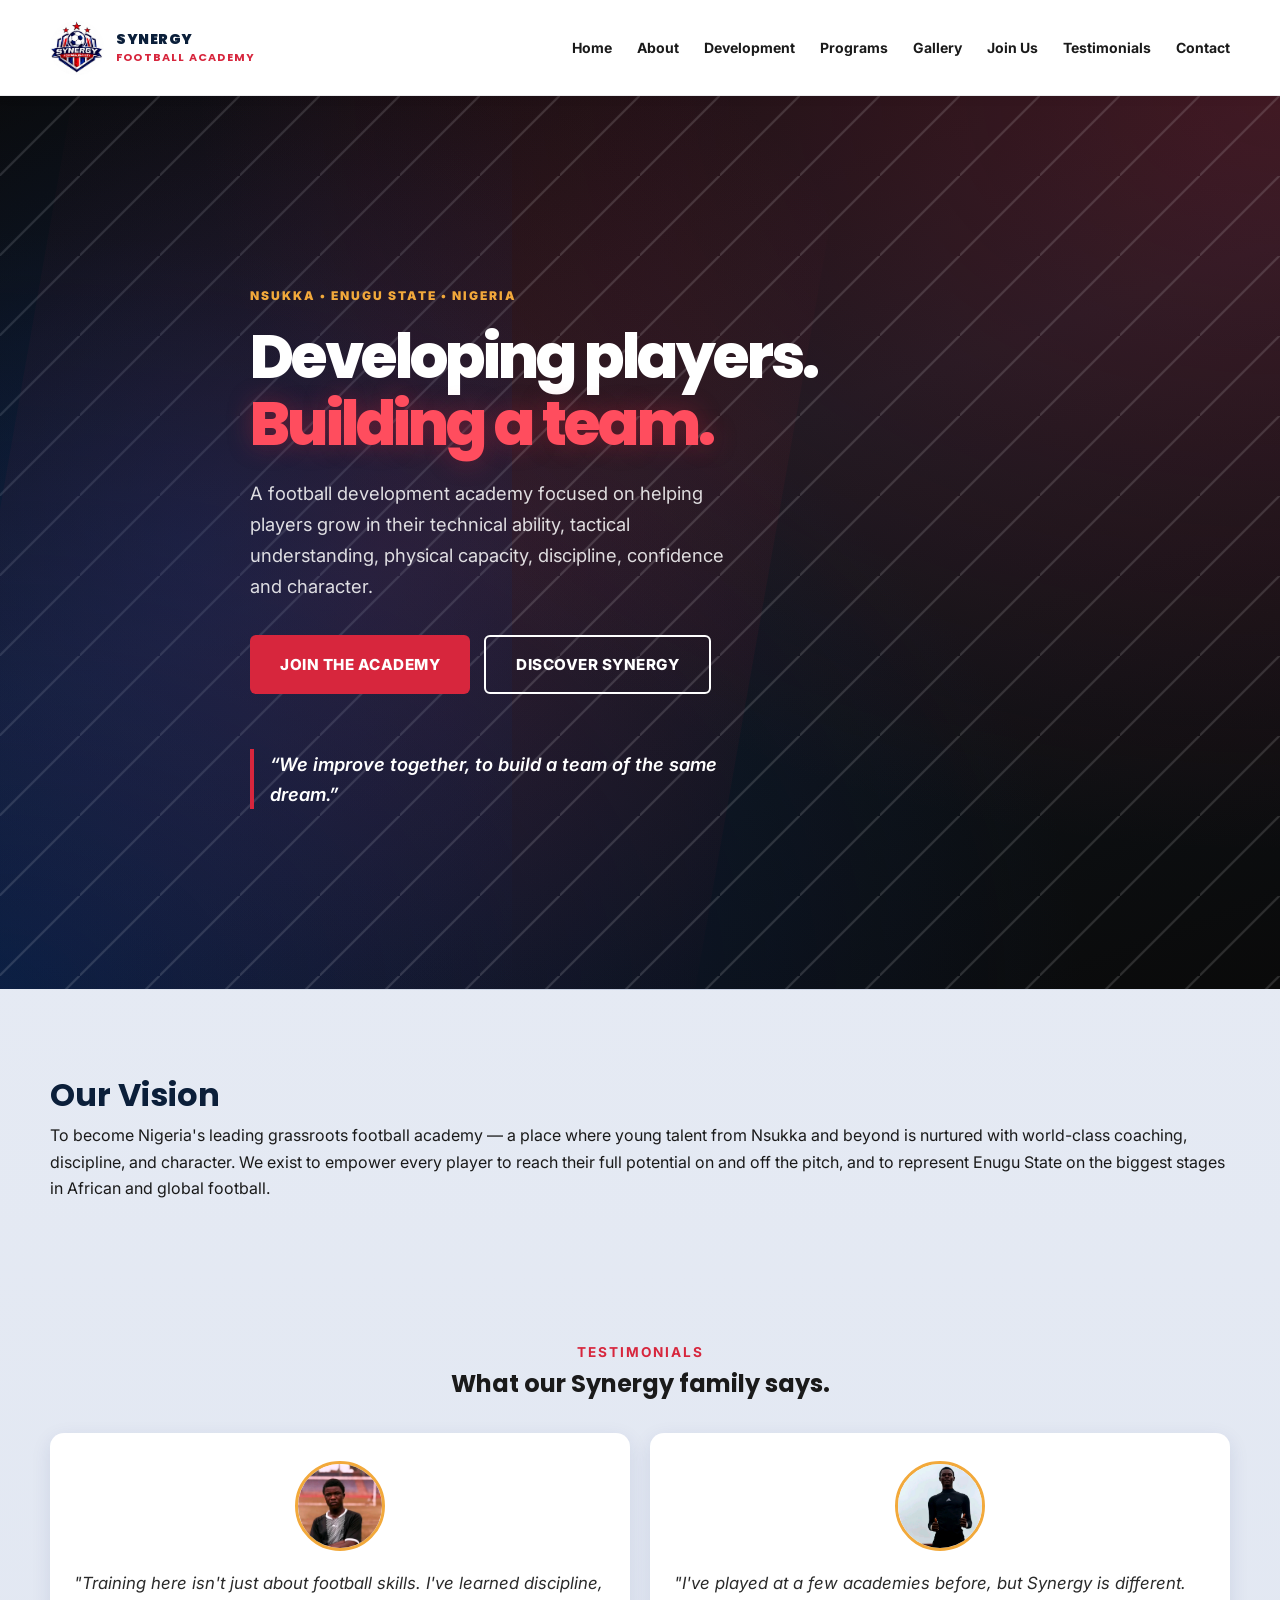
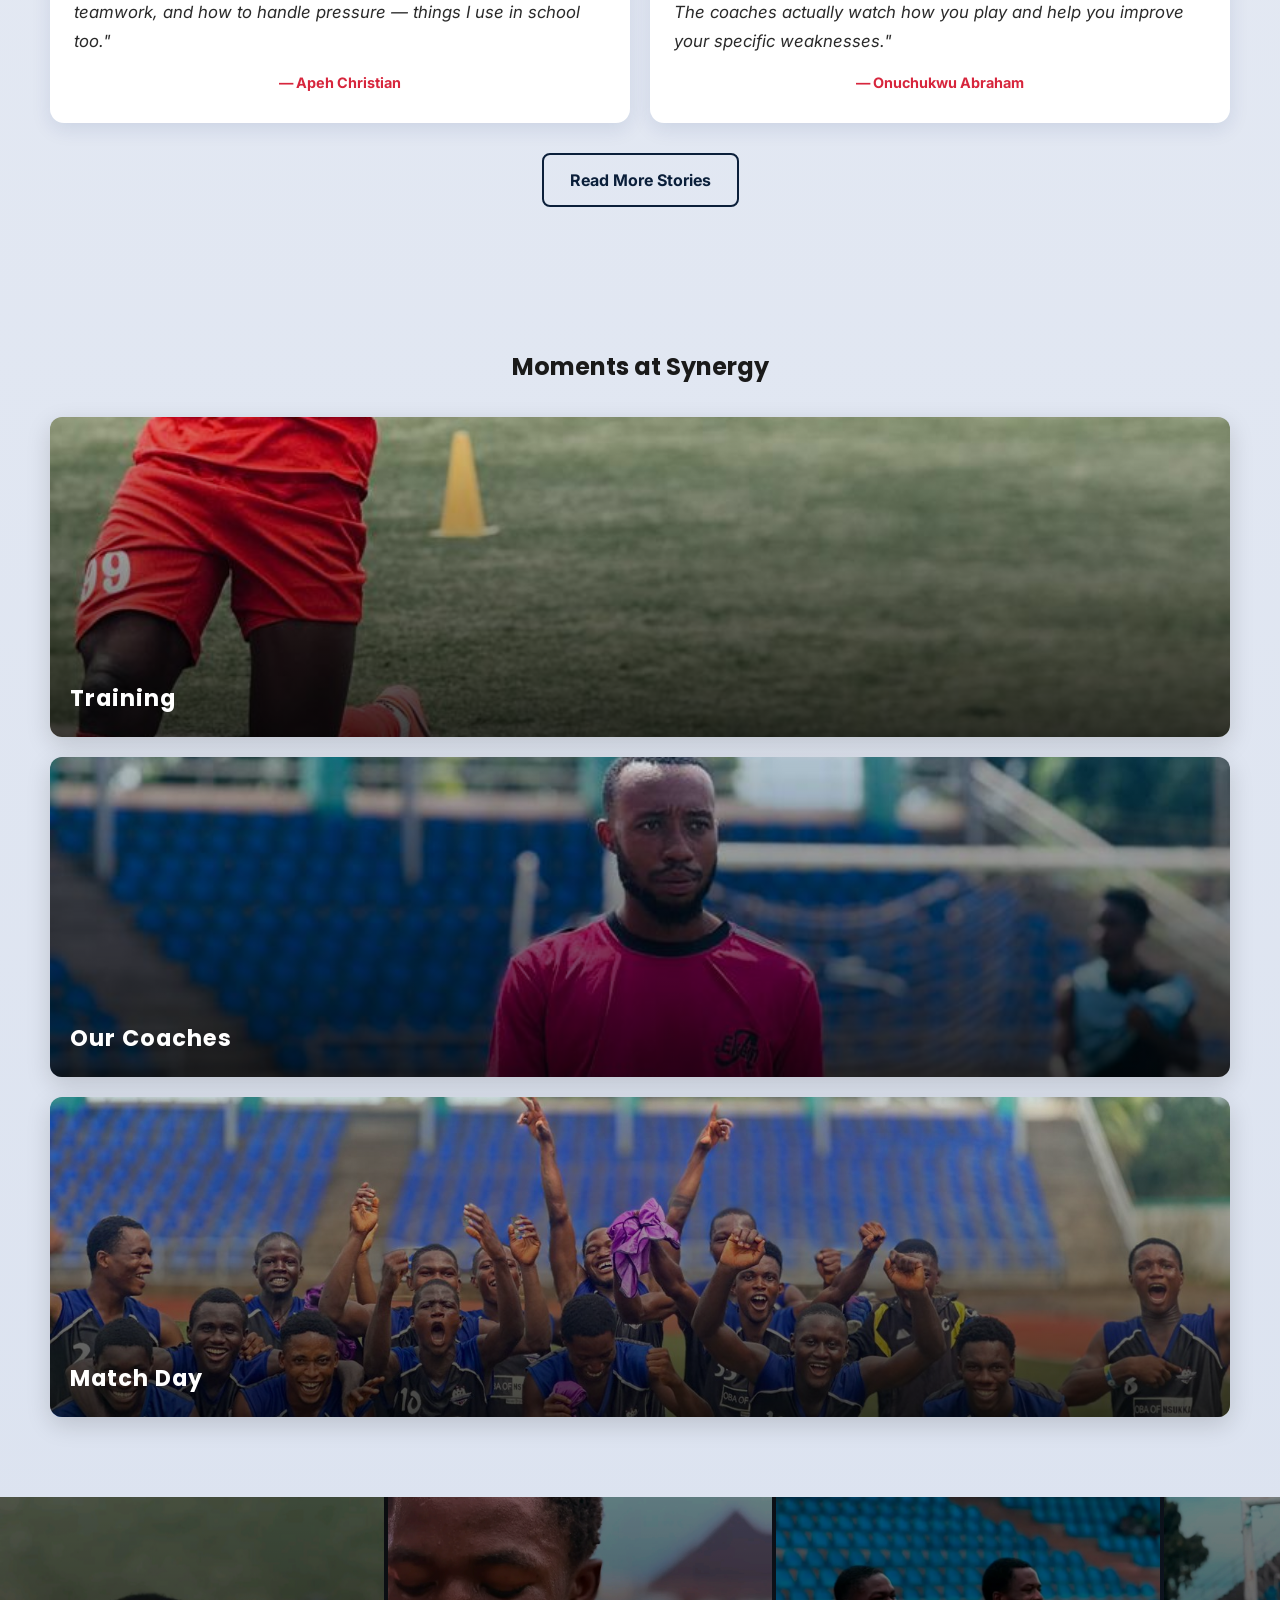
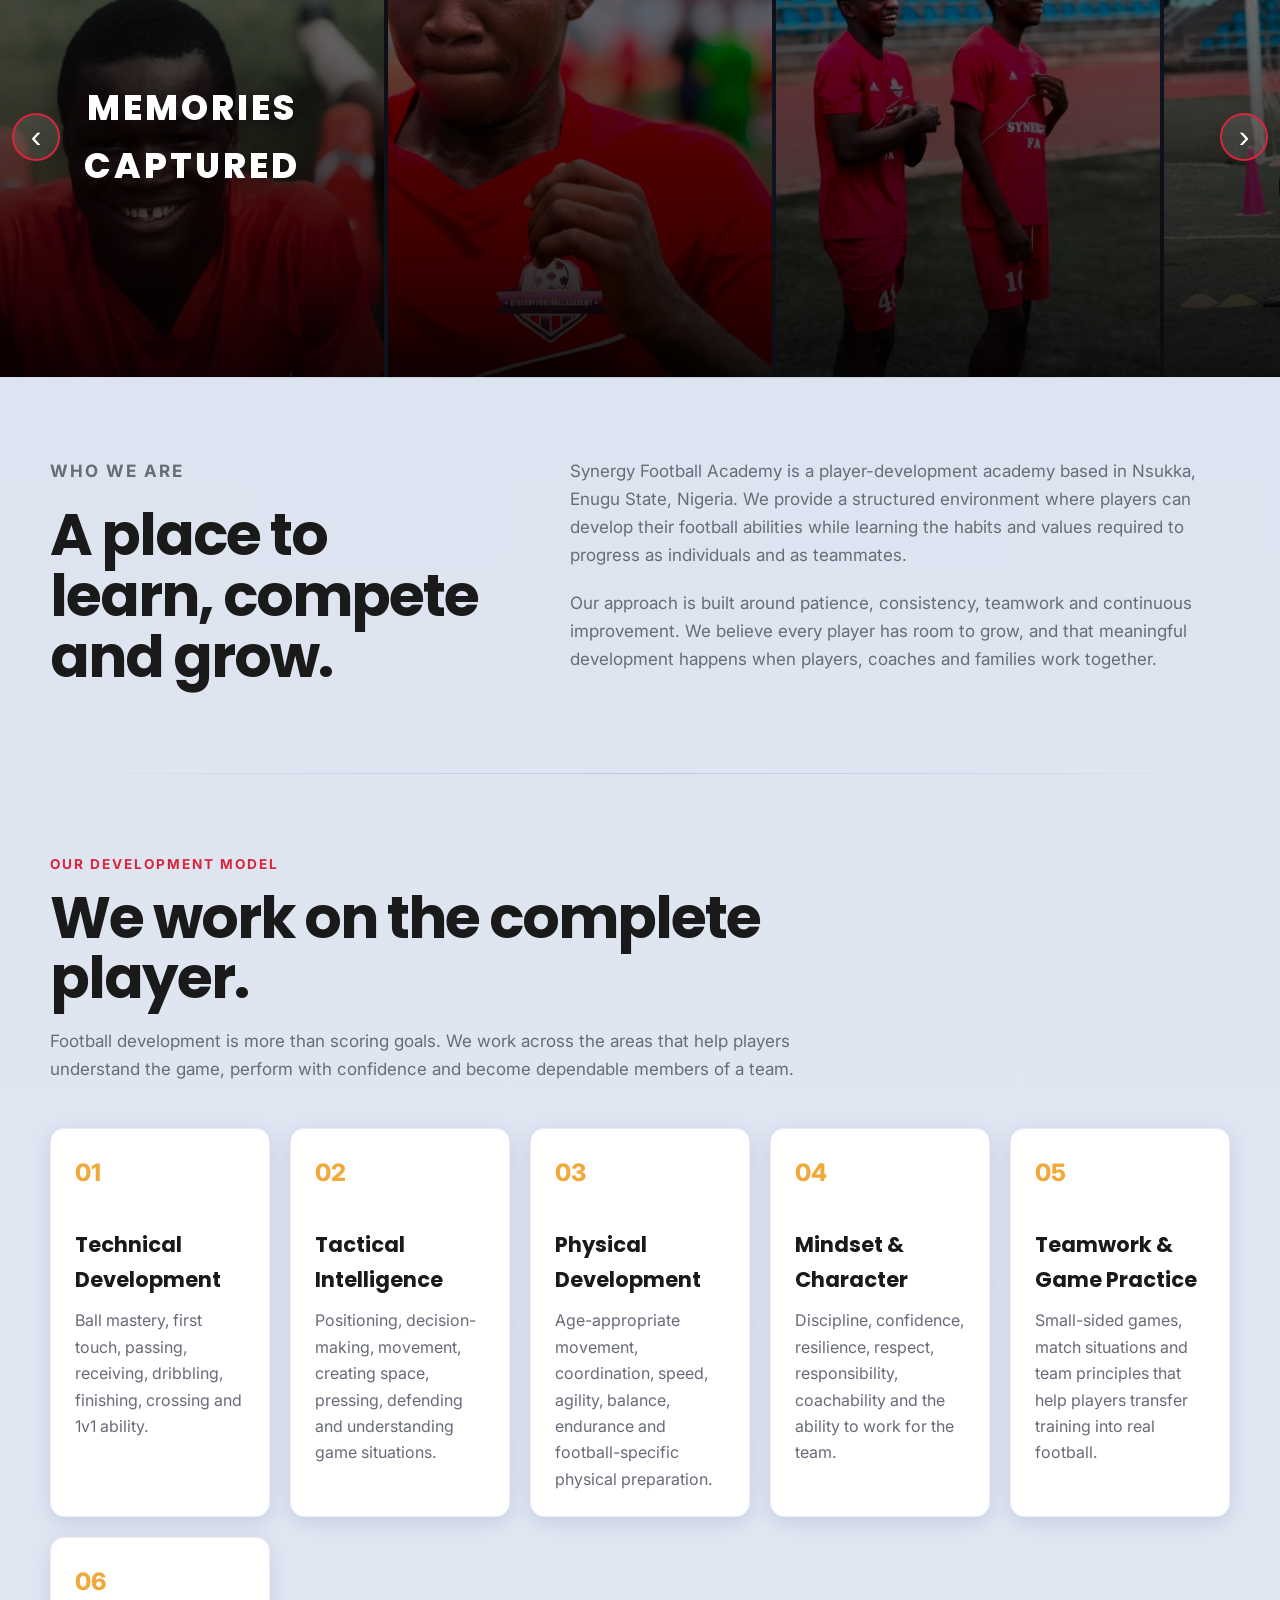
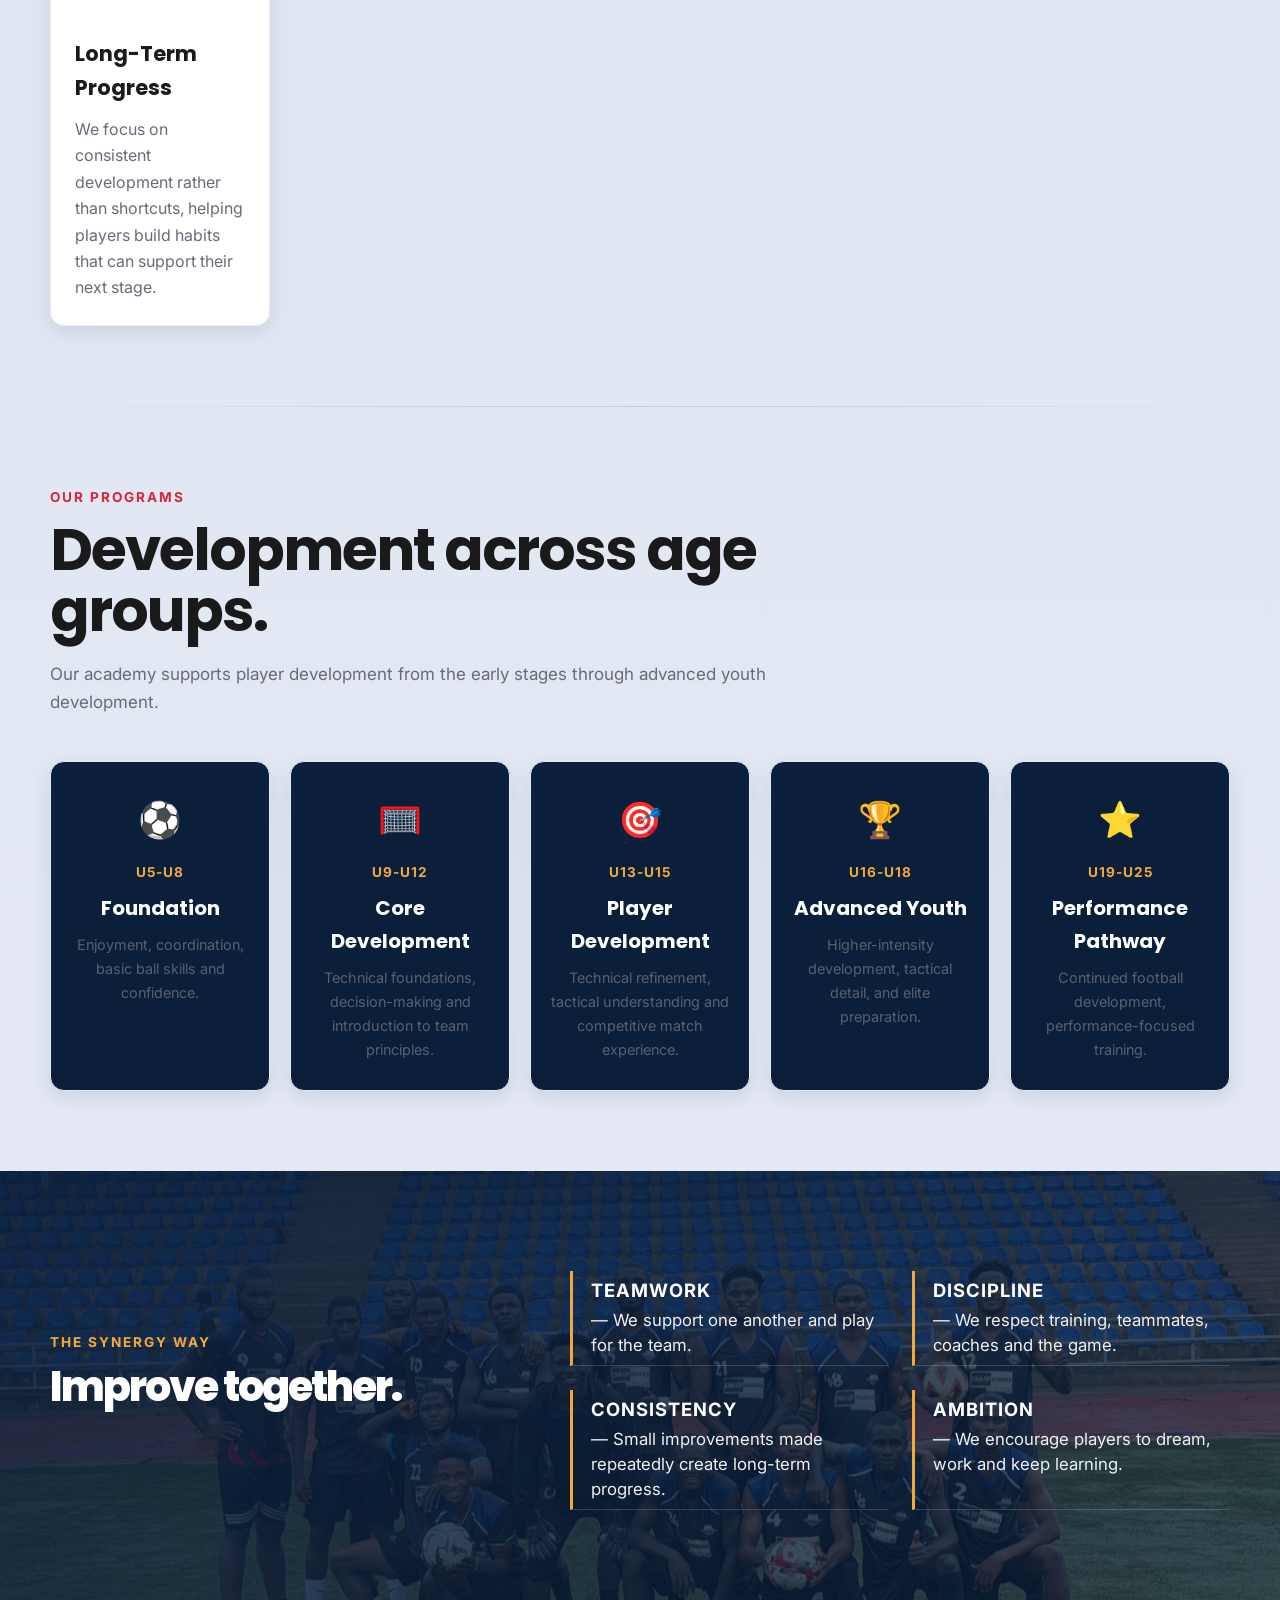
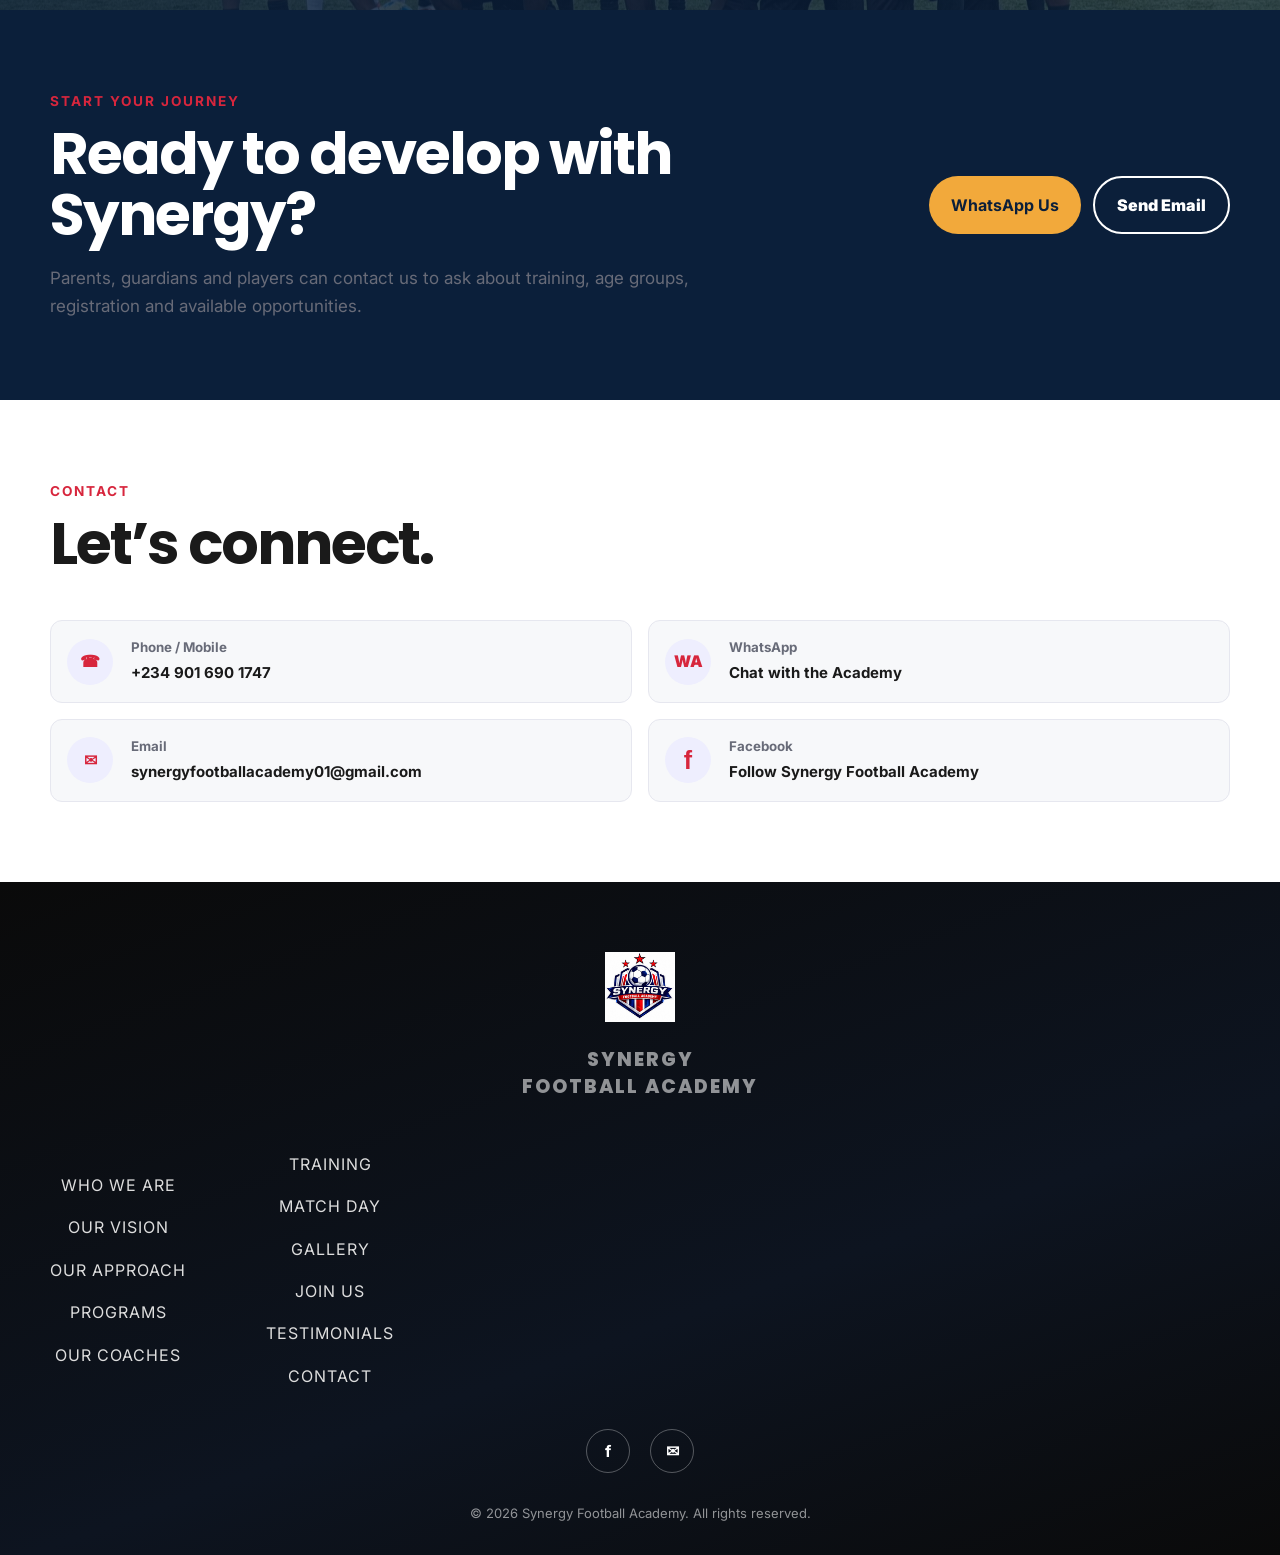
==== commit 9a8d6f52: "Show player testimonials with photos on homepage preview" ====
--- a/index.html
+++ b/index.html
@@ -96,13 +96,15 @@
     <p class="section-label">TESTIMONIALS</p>
     <h2>What our Synergy family says.</h2>
     <div class="testimonial-preview-grid">
-      <div class="testimonial-card">
-        <p class="testimonial-quote">"Since joining Synergy, my son's confidence on and off the pitch has grown so much."</p>
-        <p class="testimonial-author">— Parent of a U12 player</p>
-      </div>
-      <div class="testimonial-card">
-        <p class="testimonial-quote">"Training here isn't just about football skills. I've learned discipline and teamwork."</p>
-        <p class="testimonial-author">— U15 Player</p>
+      <div class="testimonial-card testimonial-player">
+        <img src="gallery39.jpg" alt="Apeh Christian" class="testimonial-photo">
+        <p class="testimonial-quote">"Training here isn't just about football skills. I've learned discipline, teamwork, and how to handle pressure — things I use in school too."</p>
+        <p class="testimonial-author">— Apeh Christian</p>
+      </div>
+      <div class="testimonial-card testimonial-player">
+        <img src="gallery40.jpg" alt="Onuchukwu Abraham" class="testimonial-photo">
+        <p class="testimonial-quote">"I've played at a few academies before, but Synergy is different. The coaches actually watch how you play and help you improve your specific weaknesses."</p>
+        <p class="testimonial-author">— Onuchukwu Abraham</p>
       </div>
     </div>
     <a href="testimonials.html" class="btn btn-outline-dark">Read More Stories</a>
--- a/style.css
+++ b/style.css
@@ -855,3 +855,6 @@
 .testimonial-player .testimonial-quote {
   text-align: left;
 }
+.testimonials-page .hero-photos img {
+  filter: blur(3px);
+}
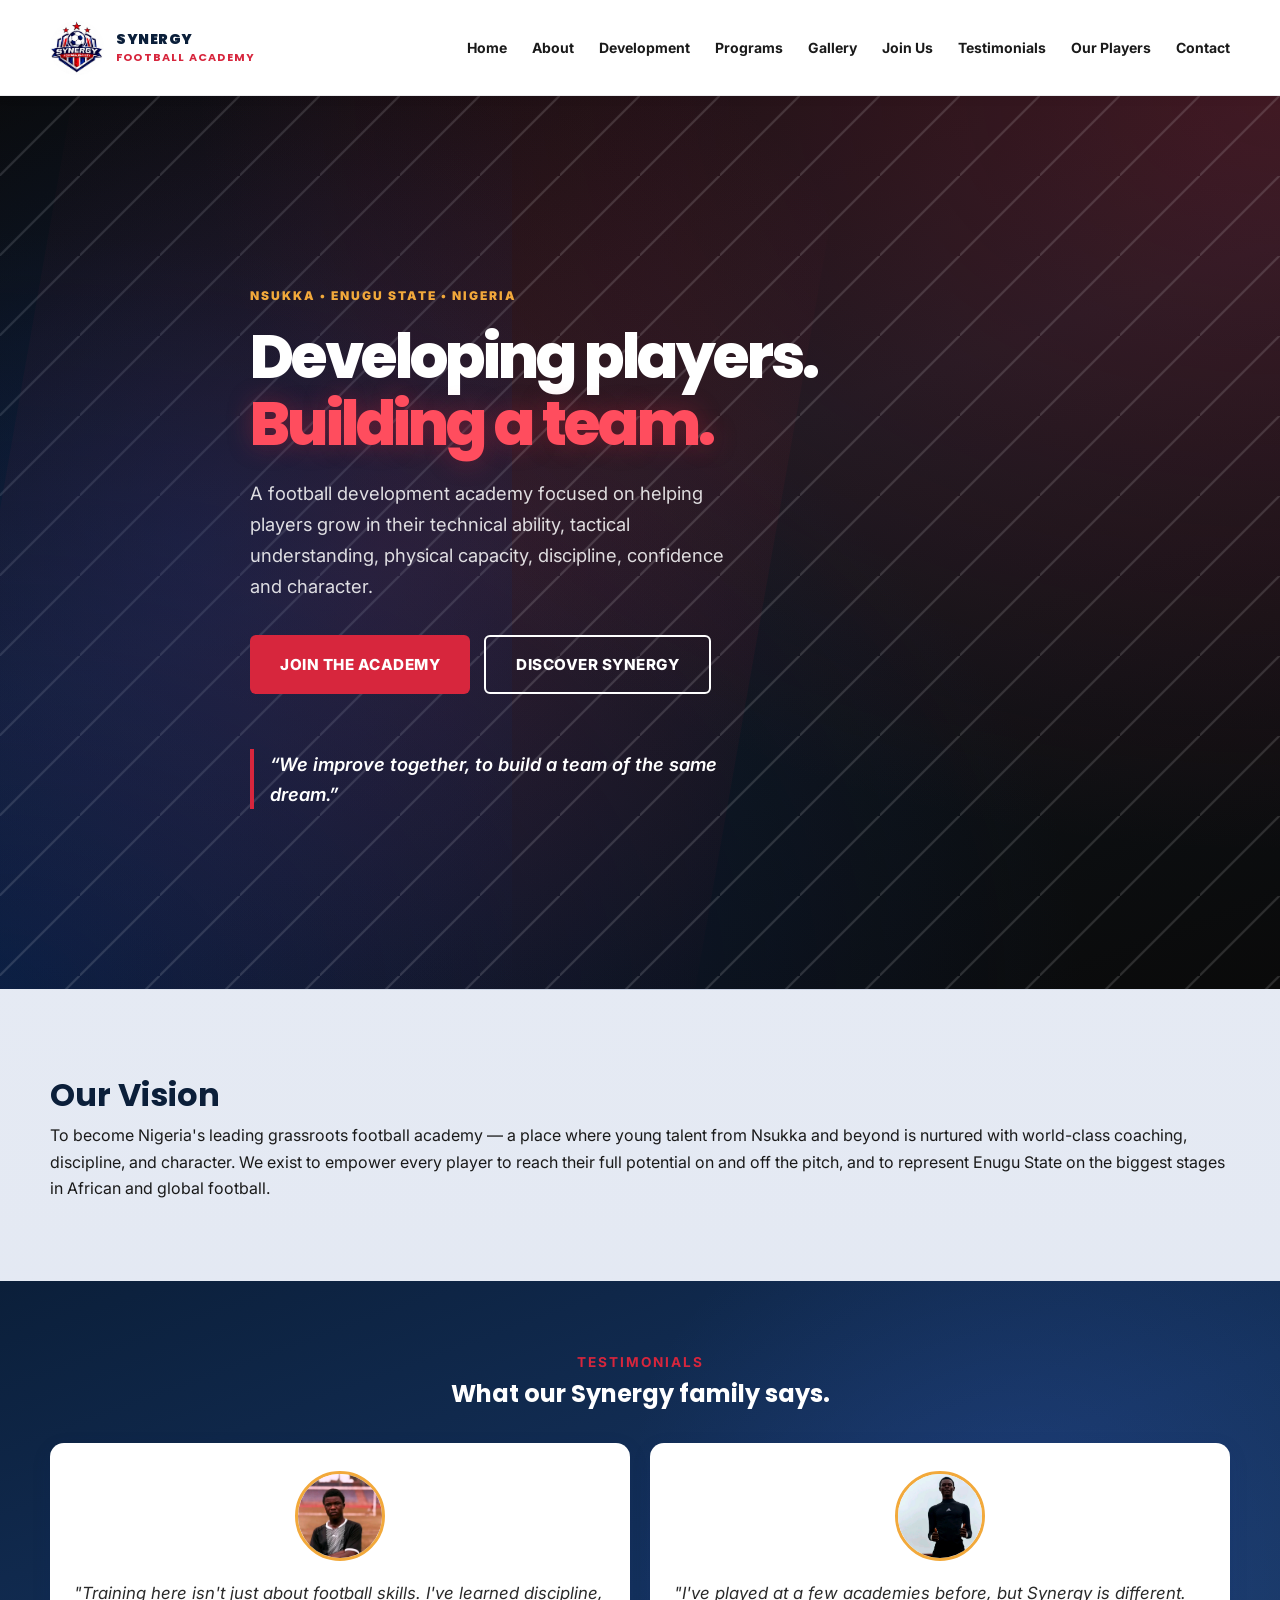
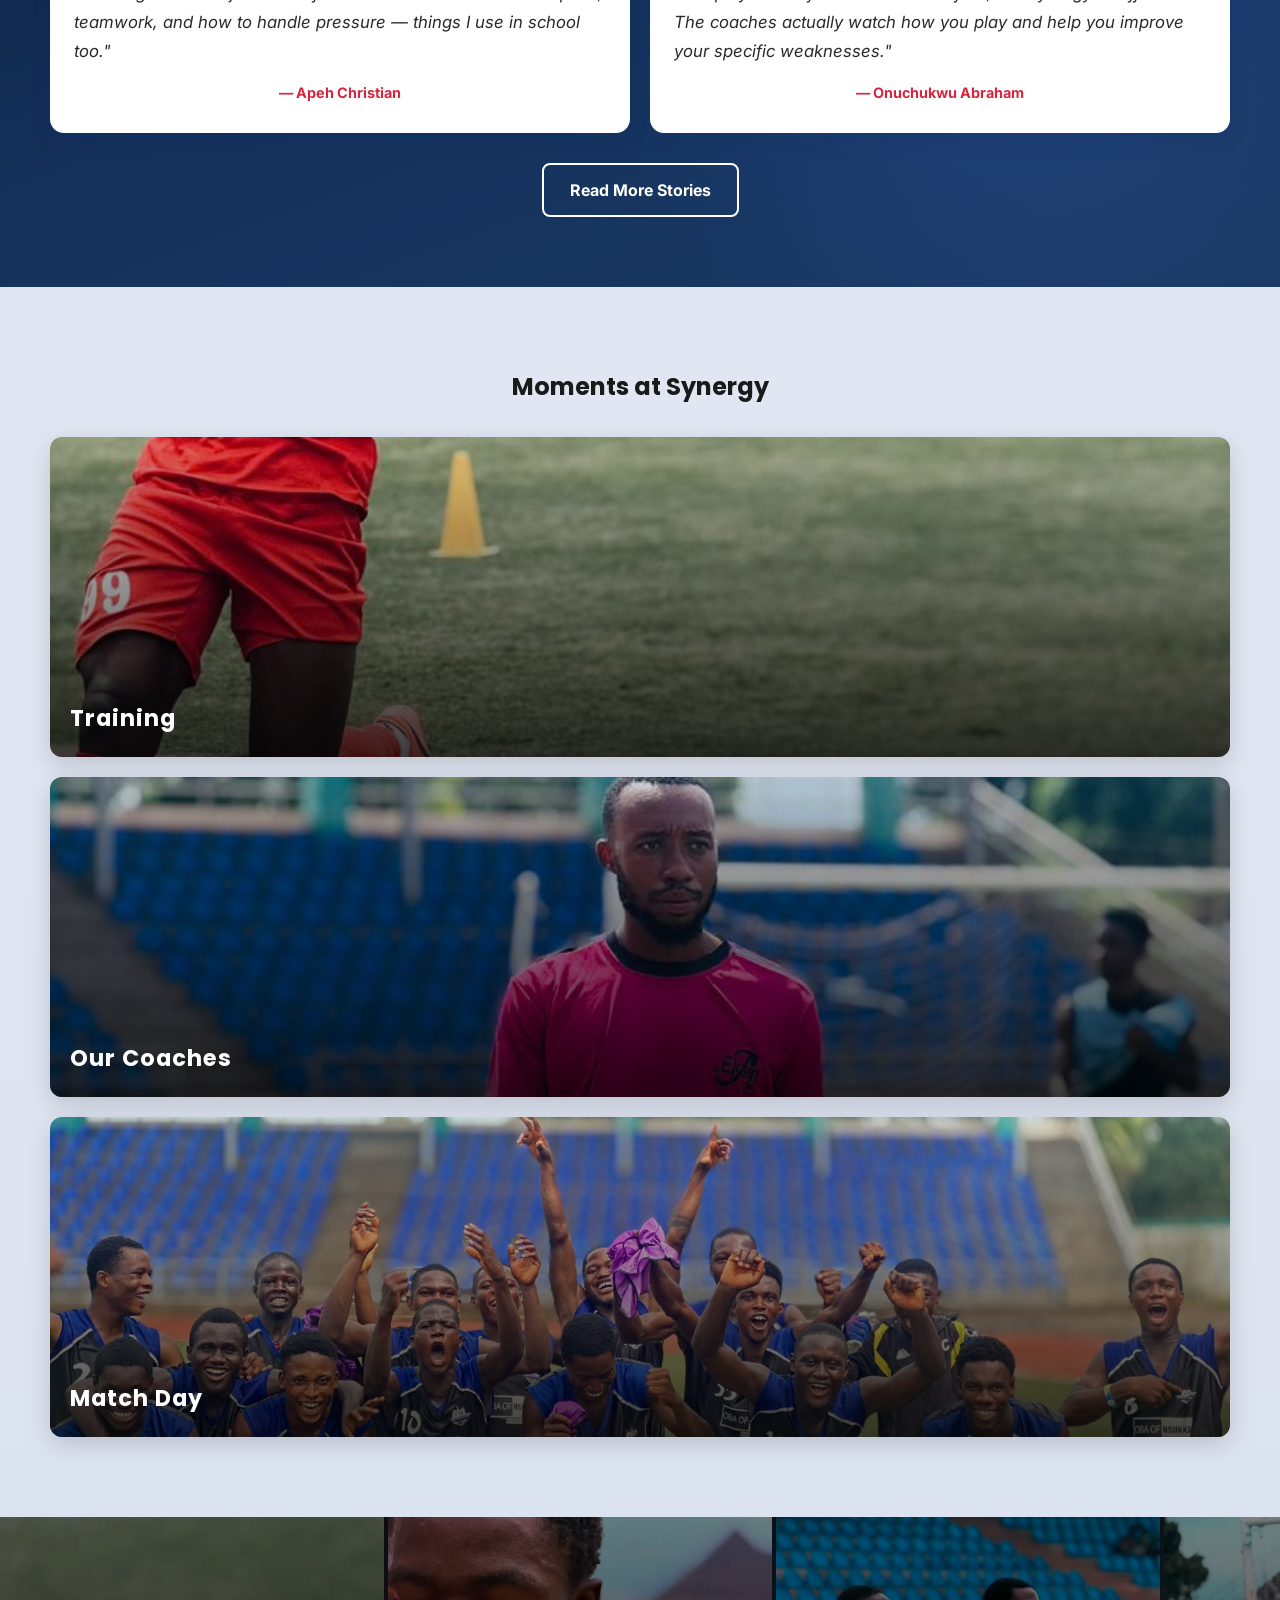
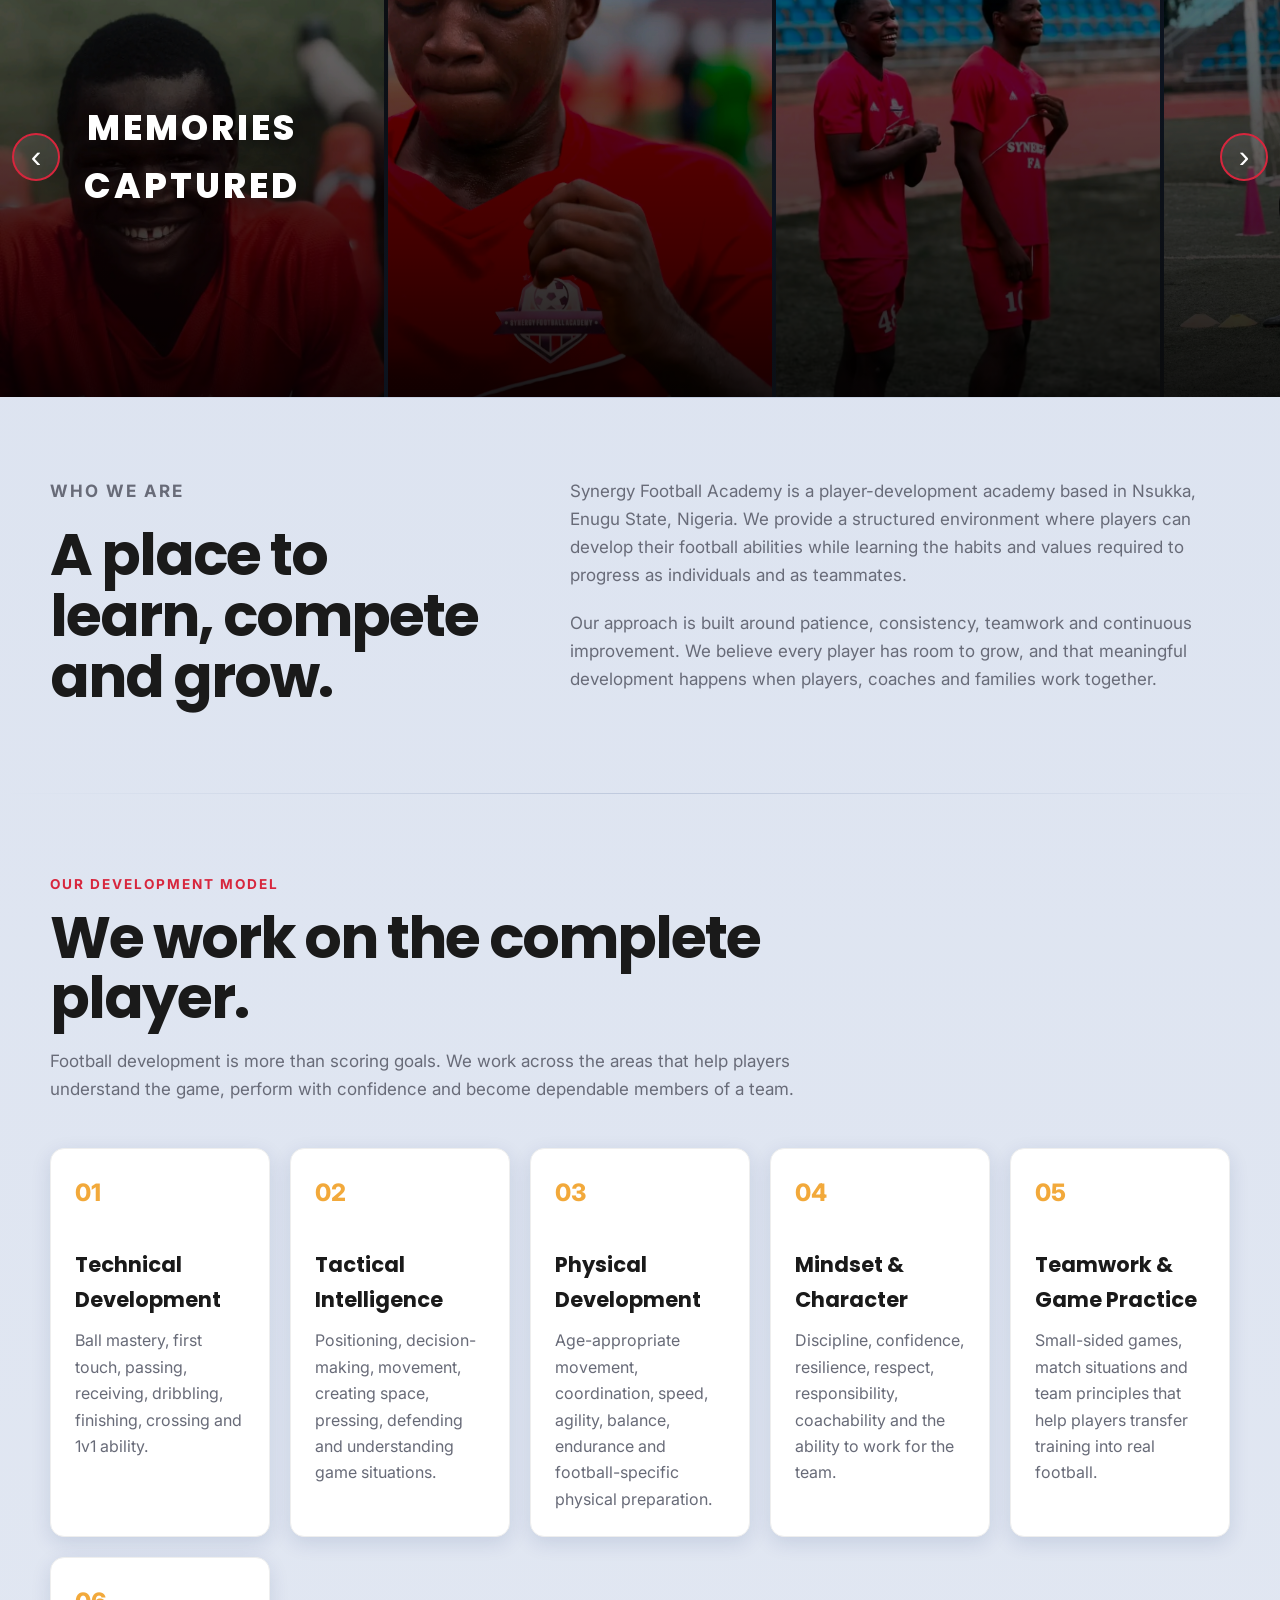
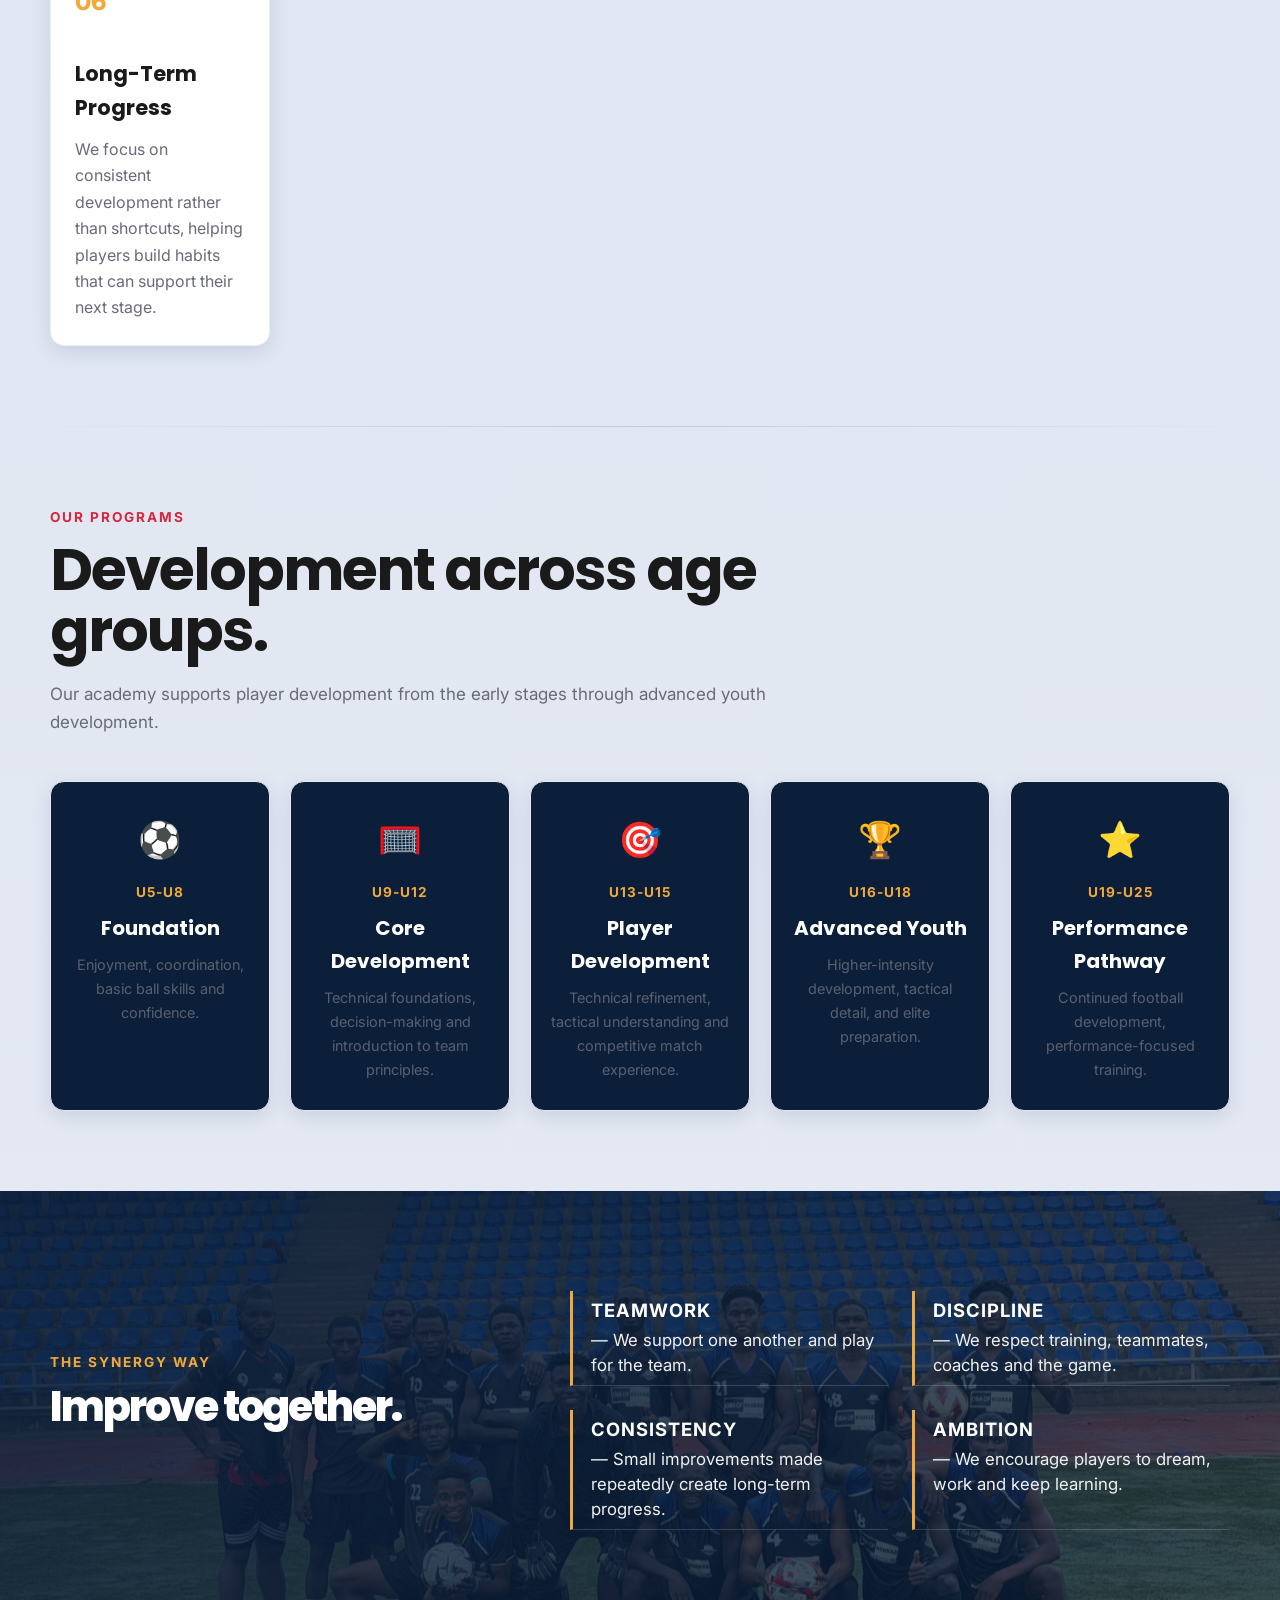
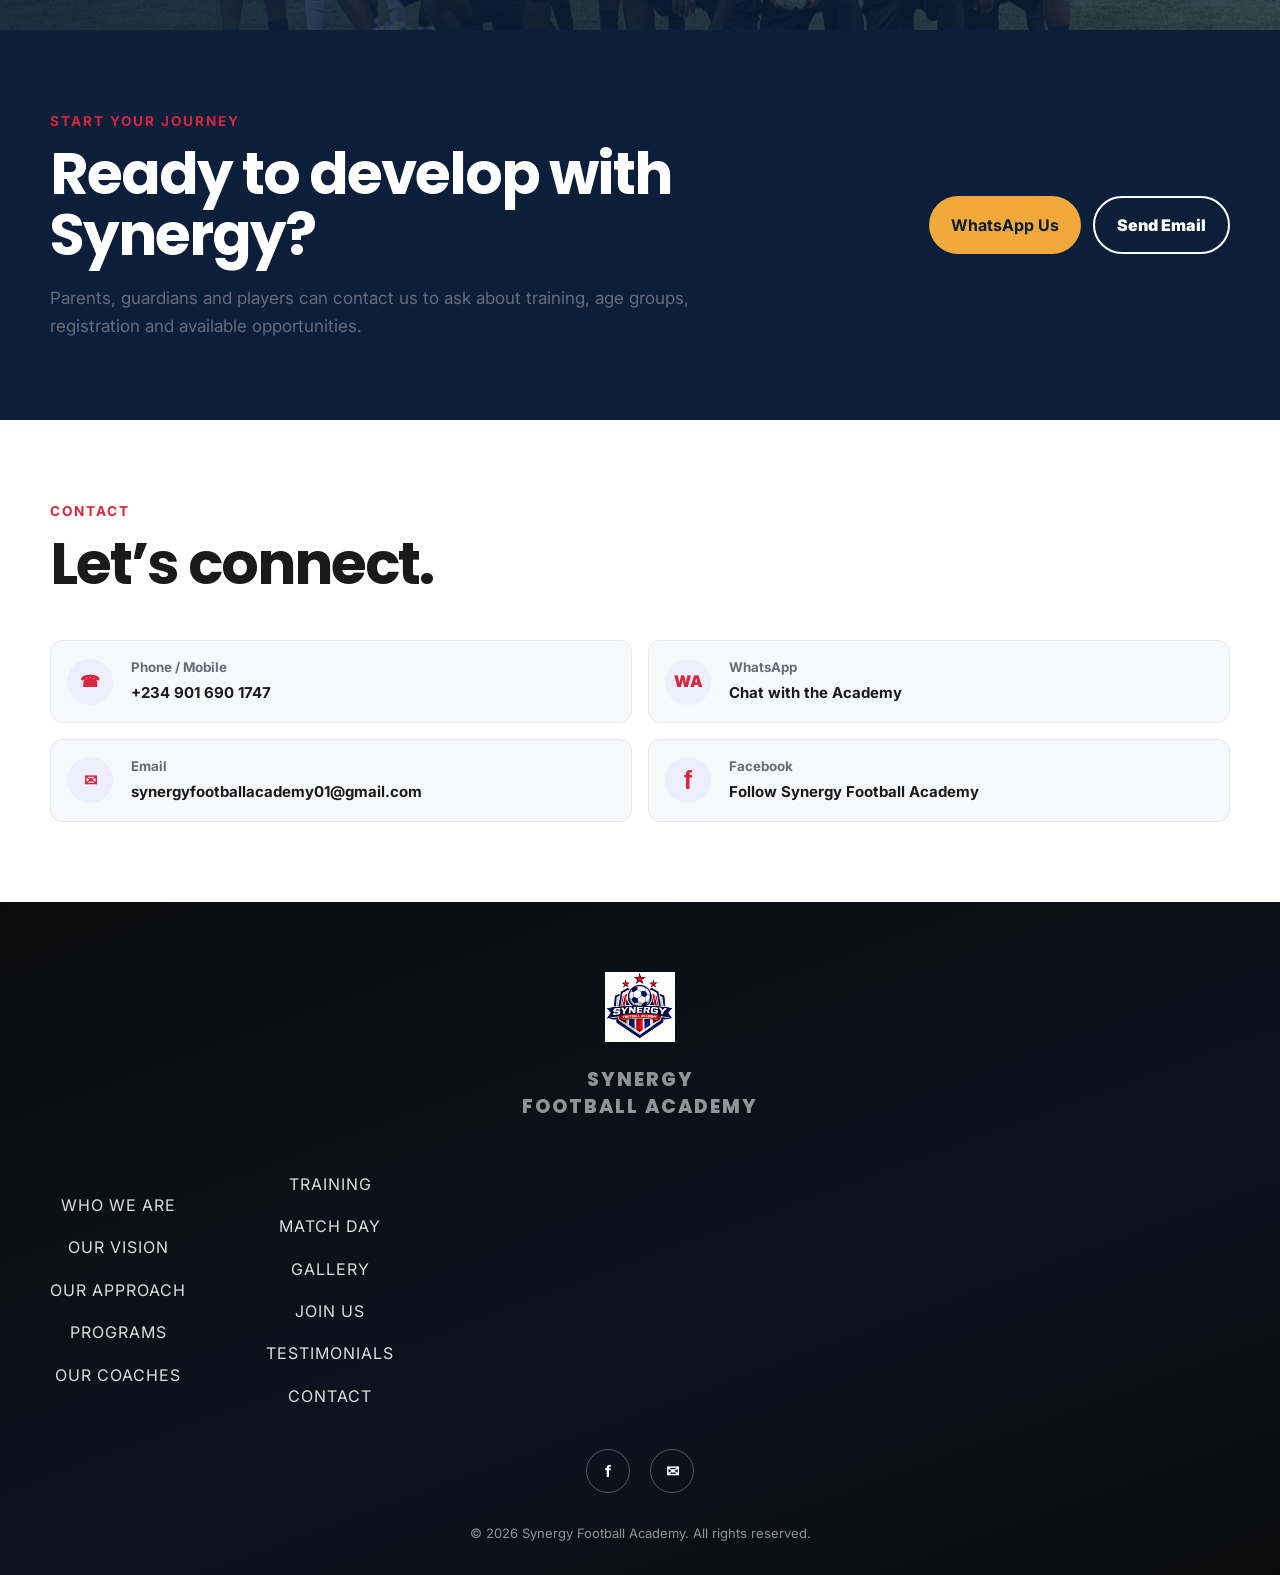
==== commit f34e0939: "Add players link to hamburger nav" ====
--- a/index.html
+++ b/index.html
@@ -58,6 +58,7 @@
         <a href="gallery.html">Gallery</a>
         <a href="#join">Join Us</a>
         <a href="testimonials.html">Testimonials</a>
+        <a href="players.html">Our Players</a>
         <a href="#contact">Contact</a>
         
       
--- a/style.css
+++ b/style.css
@@ -819,10 +819,24 @@
 }
 
 .testimonial-preview {
-  padding: 60px 20px;
+  position: relative;
+  padding: 70px 20px;
   text-align: center;
-}
-.testimonial-preview h2 { margin-bottom: 30px; }
+  background: linear-gradient(160deg, #0B1F3A 0%, #14315c 50%, #1a3a63 100%);
+  overflow: hidden;
+}
+.testimonial-preview::before {
+  content: "";
+  position: absolute;
+  top: -30%;
+  right: -10%;
+  width: 60%;
+  height: 160%;
+  background: radial-gradient(circle, rgba(77,124,255,0.18), transparent 70%);
+  z-index: 0;
+}
+.testimonial-preview .container { position: relative; z-index: 1; }
+.testimonial-preview h2 { margin-bottom: 30px; color: #fff; }
 .testimonial-preview-grid {
   display: grid;
   grid-template-columns: repeat(auto-fit, minmax(260px, 1fr));
@@ -832,14 +846,14 @@
 }
 .btn-outline-dark {
   display: inline-block;
-  border: 2px solid var(--navy);
-  color: var(--navy);
+  border: 2px solid #fff;
+  color: #fff;
   padding: 12px 26px;
   border-radius: 8px;
   font-weight: 700;
   text-decoration: none;
 }
-.btn-outline-dark:hover { background: var(--navy); color: #fff; }
+.btn-outline-dark:hover { background: #fff; color: var(--navy); }
 .testimonial-player {
   text-align: center;
 }
@@ -858,3 +872,79 @@
 .testimonials-page .hero-photos img {
   filter: blur(3px);
 }
+.players-page { padding: 60px 20px 80px; }
+.players-position-title {
+  font-family: 'Poppins', sans-serif;
+  font-weight: 800;
+  font-size: 1.4rem;
+  color: var(--navy);
+  letter-spacing: 1px;
+  text-transform: uppercase;
+  margin-bottom: 24px;
+}
+
+.players-grid {
+  display: grid;
+  grid-template-columns: repeat(auto-fit, minmax(240px, 1fr));
+  gap: 24px;
+  margin-bottom: 50px;
+}
+
+.player-card {
+  position: relative;
+  background: #fff;
+  border-radius: 16px;
+  overflow: hidden;
+  box-shadow: 0 8px 24px rgba(11,42,107,0.12);
+}
+
+.player-badge {
+  position: absolute;
+  top: 20px;
+  left: 20px;
+  background: var(--crimson);
+  color: #fff;
+  font-weight: 800;
+  font-size: 0.9rem;
+  letter-spacing: 1px;
+  padding: 8px 18px;
+  border-radius: 0 8px 8px 0;
+  z-index: 3;
+}
+
+.player-photo-wrap {
+  position: relative;
+  width: 100%;
+  height: 340px;
+  overflow: hidden;
+}
+.player-photo-wrap img {
+  width: 100%;
+  height: 100%;
+  object-fit: cover;
+  object-position: top;
+  display: block;
+}
+.player-photo-fade {
+  position: absolute;
+  left: 0; right: 0; bottom: 0;
+  height: 55%;
+  background: linear-gradient(180deg, rgba(215,38,61,0) 0%, rgba(215,38,61,0.55) 60%, rgba(139,20,32,0.9) 100%);
+  z-index: 2;
+}
+
+.player-name-plate {
+  background: var(--crimson);
+  padding: 18px 24px;
+}
+.player-name-plate p {
+  color: #fff;
+  font-family: 'Poppins', sans-serif;
+  font-weight: 700;
+  font-size: 1.1rem;
+  margin: 0;
+}
+
+@media (min-width: 768px) {
+  .players-grid { grid-template-columns: repeat(3, 1fr); }
+}
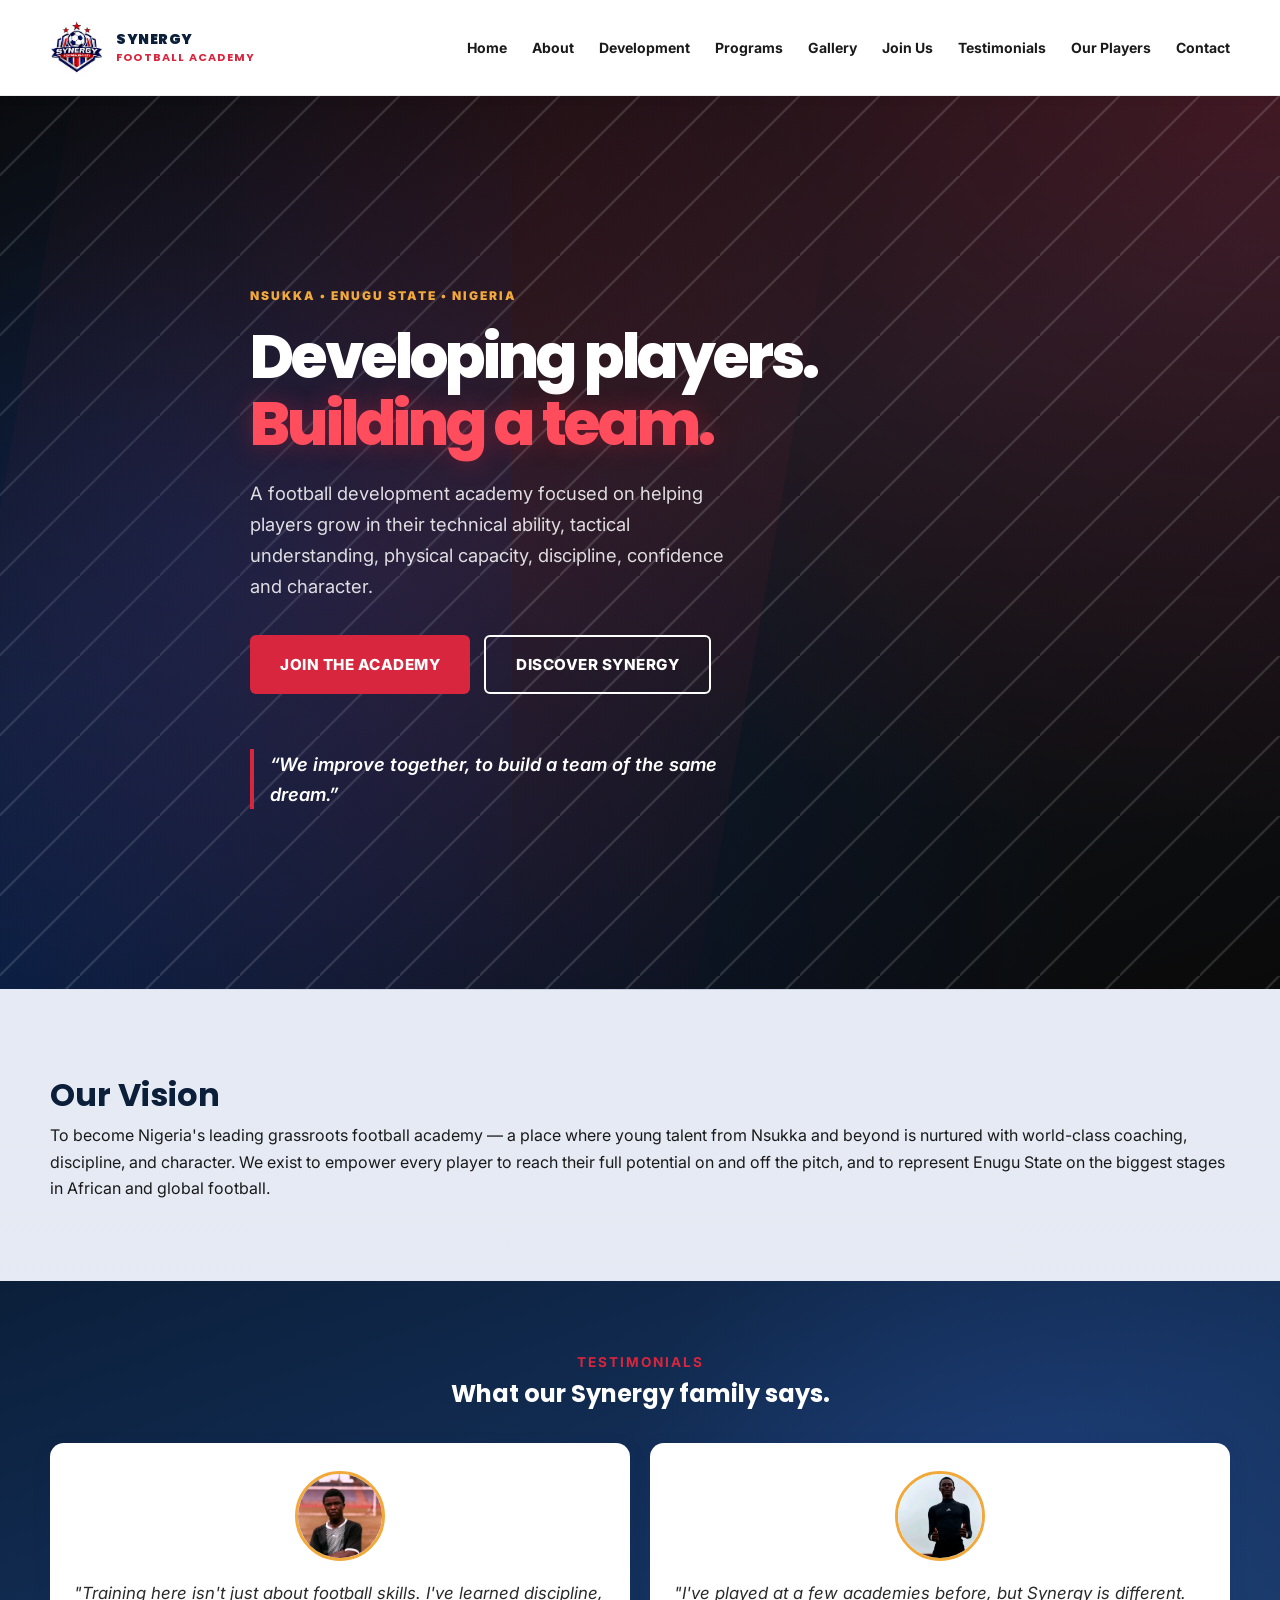
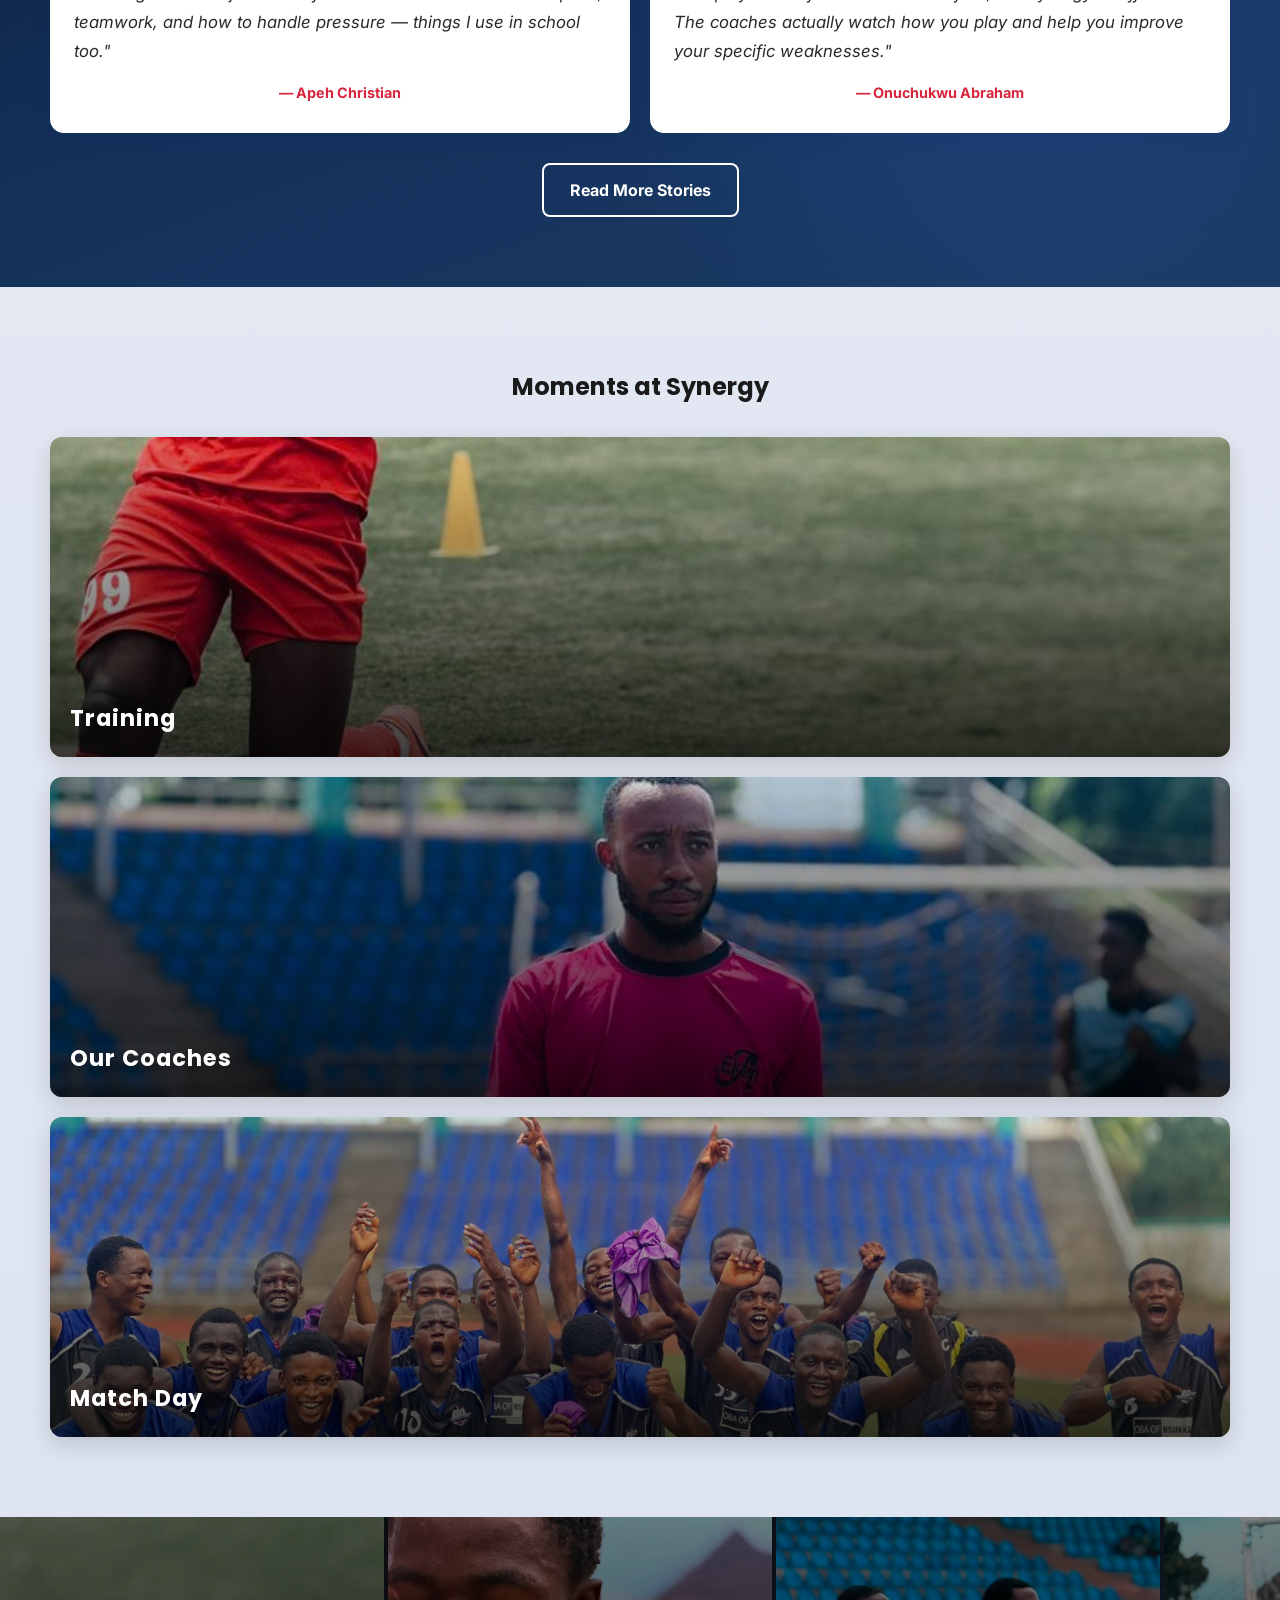
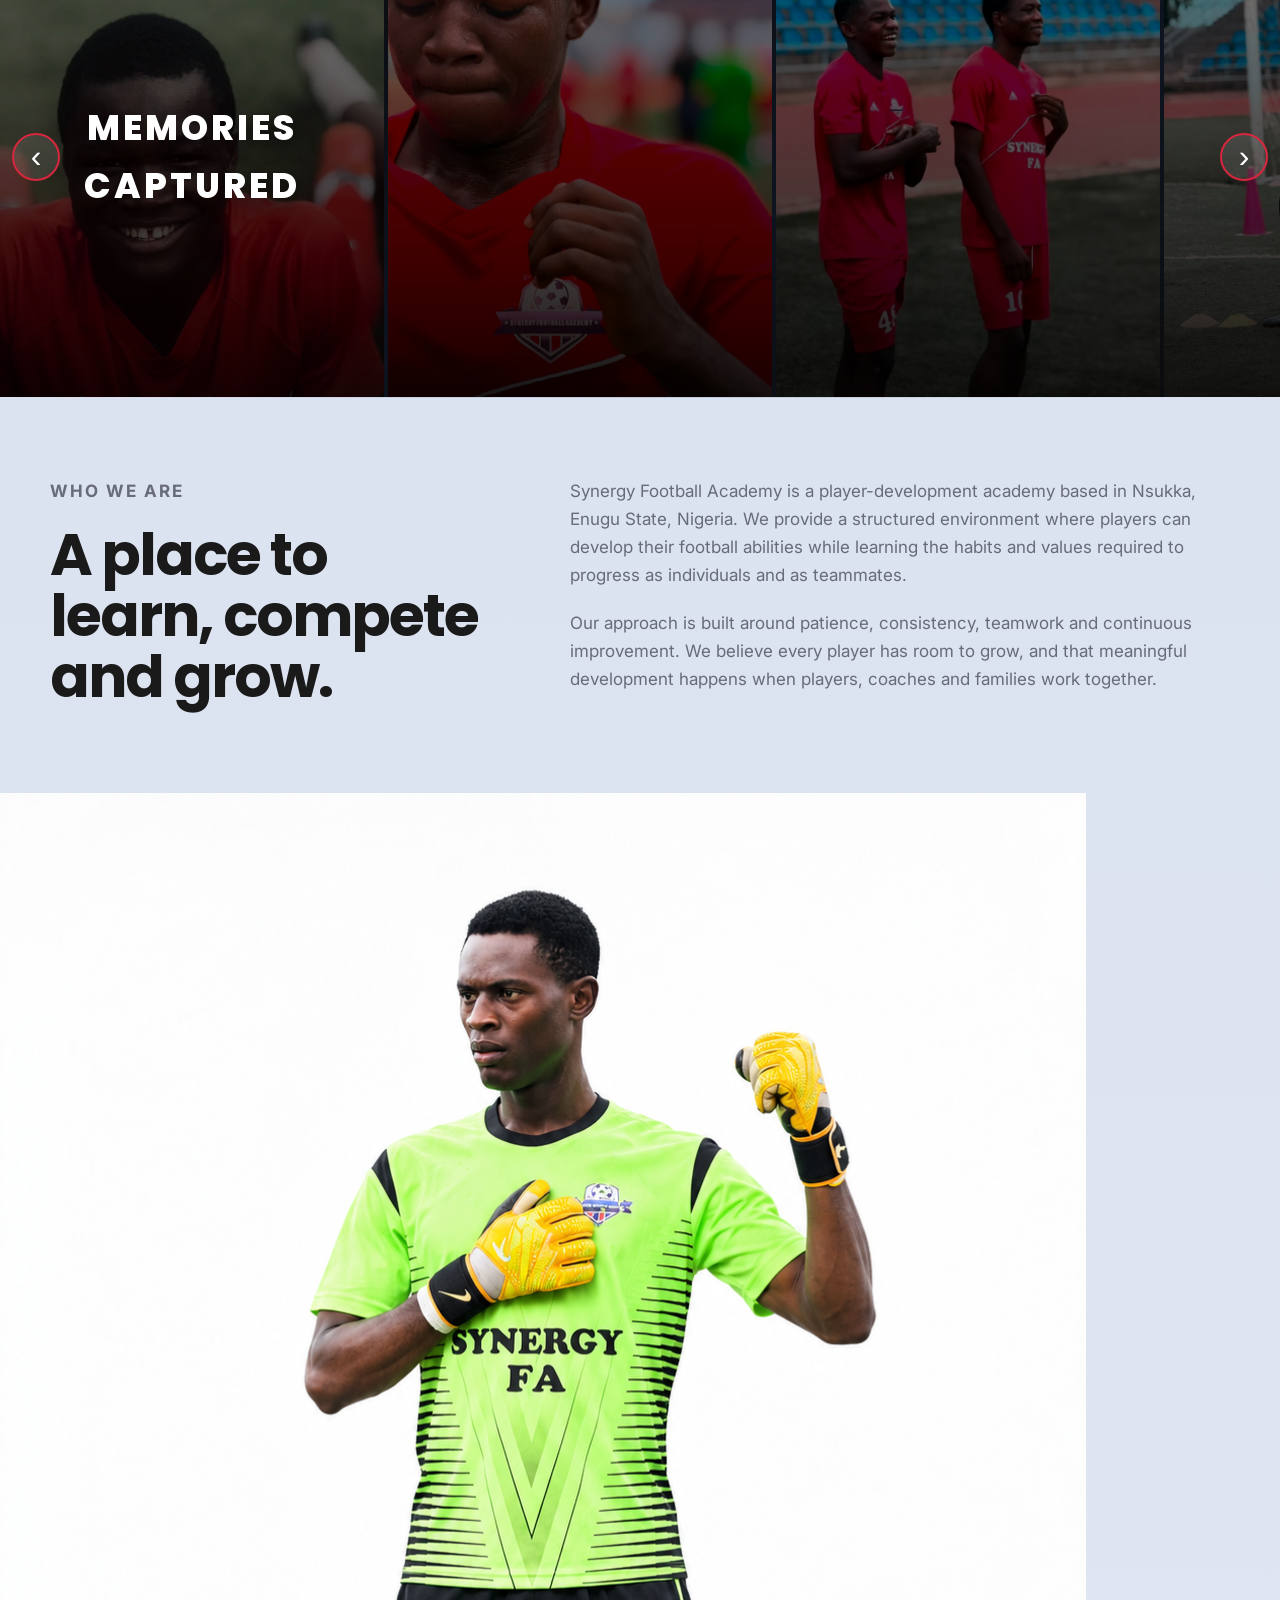
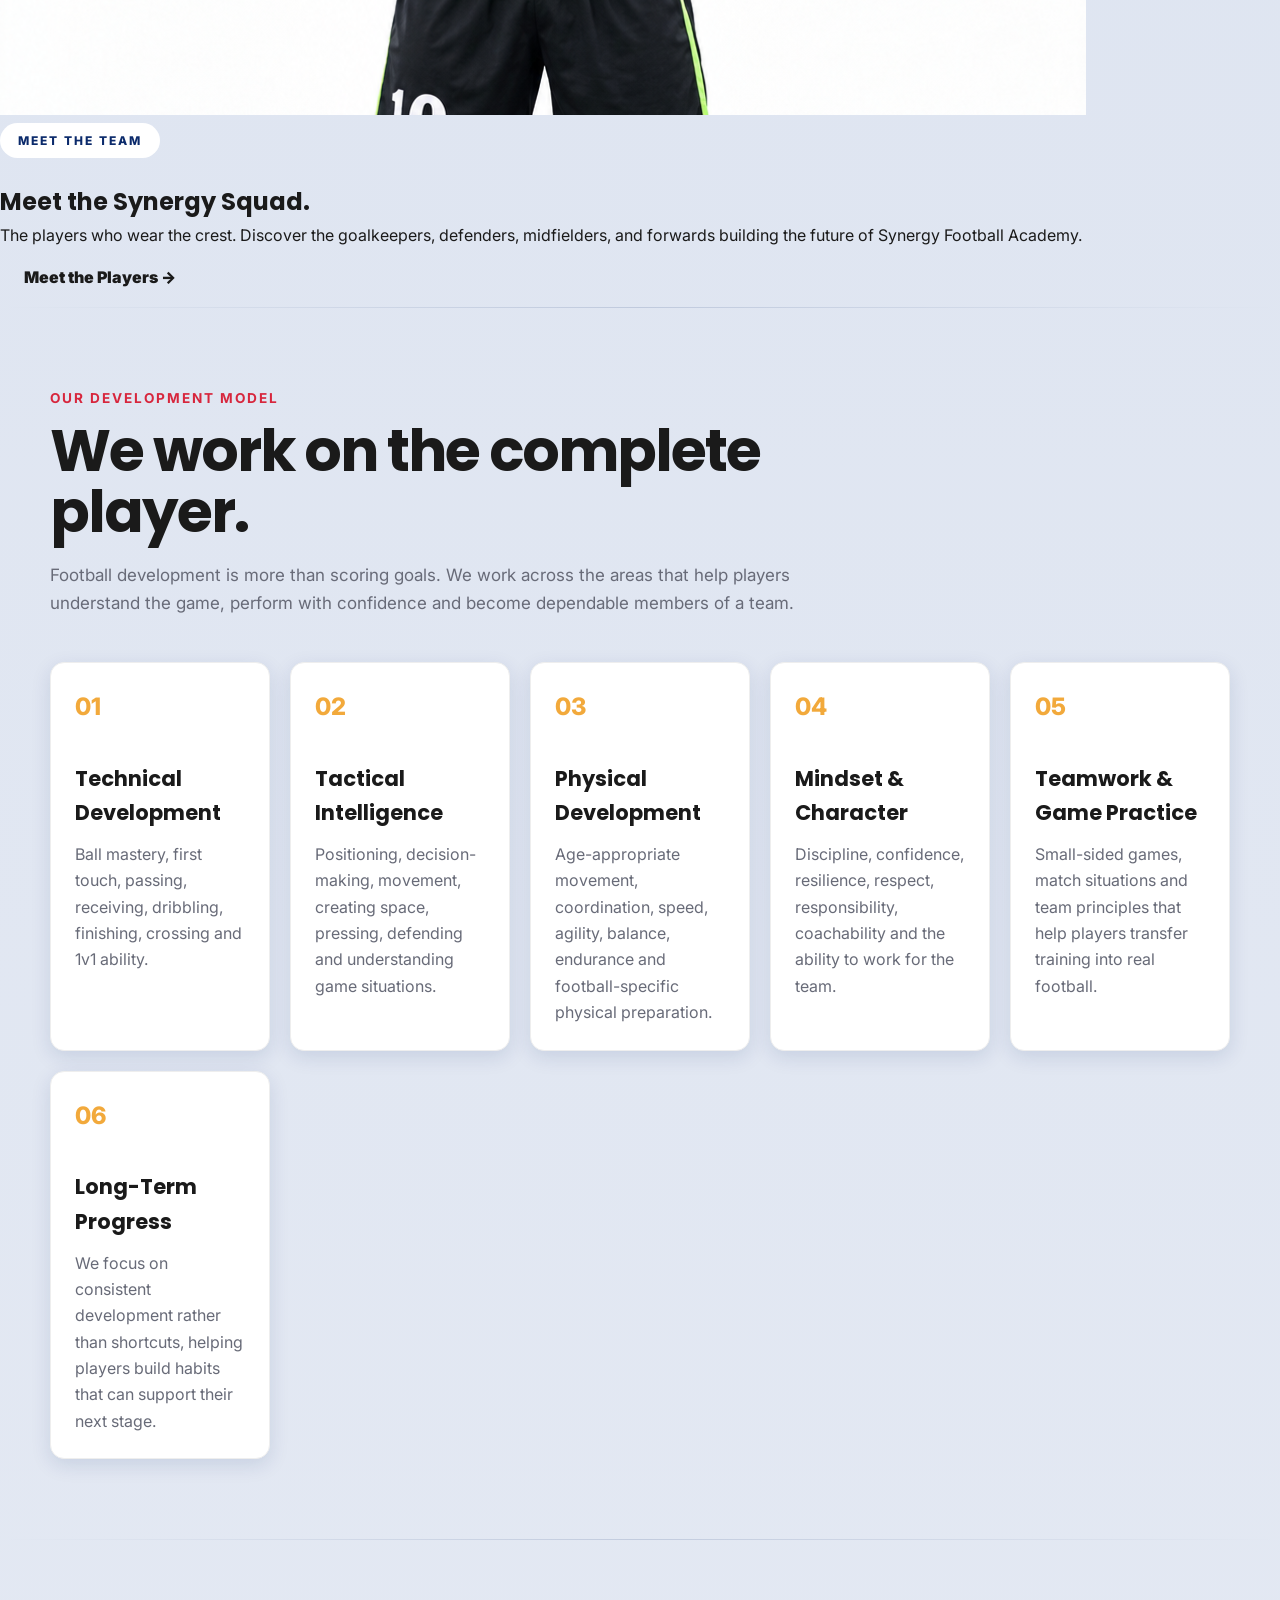
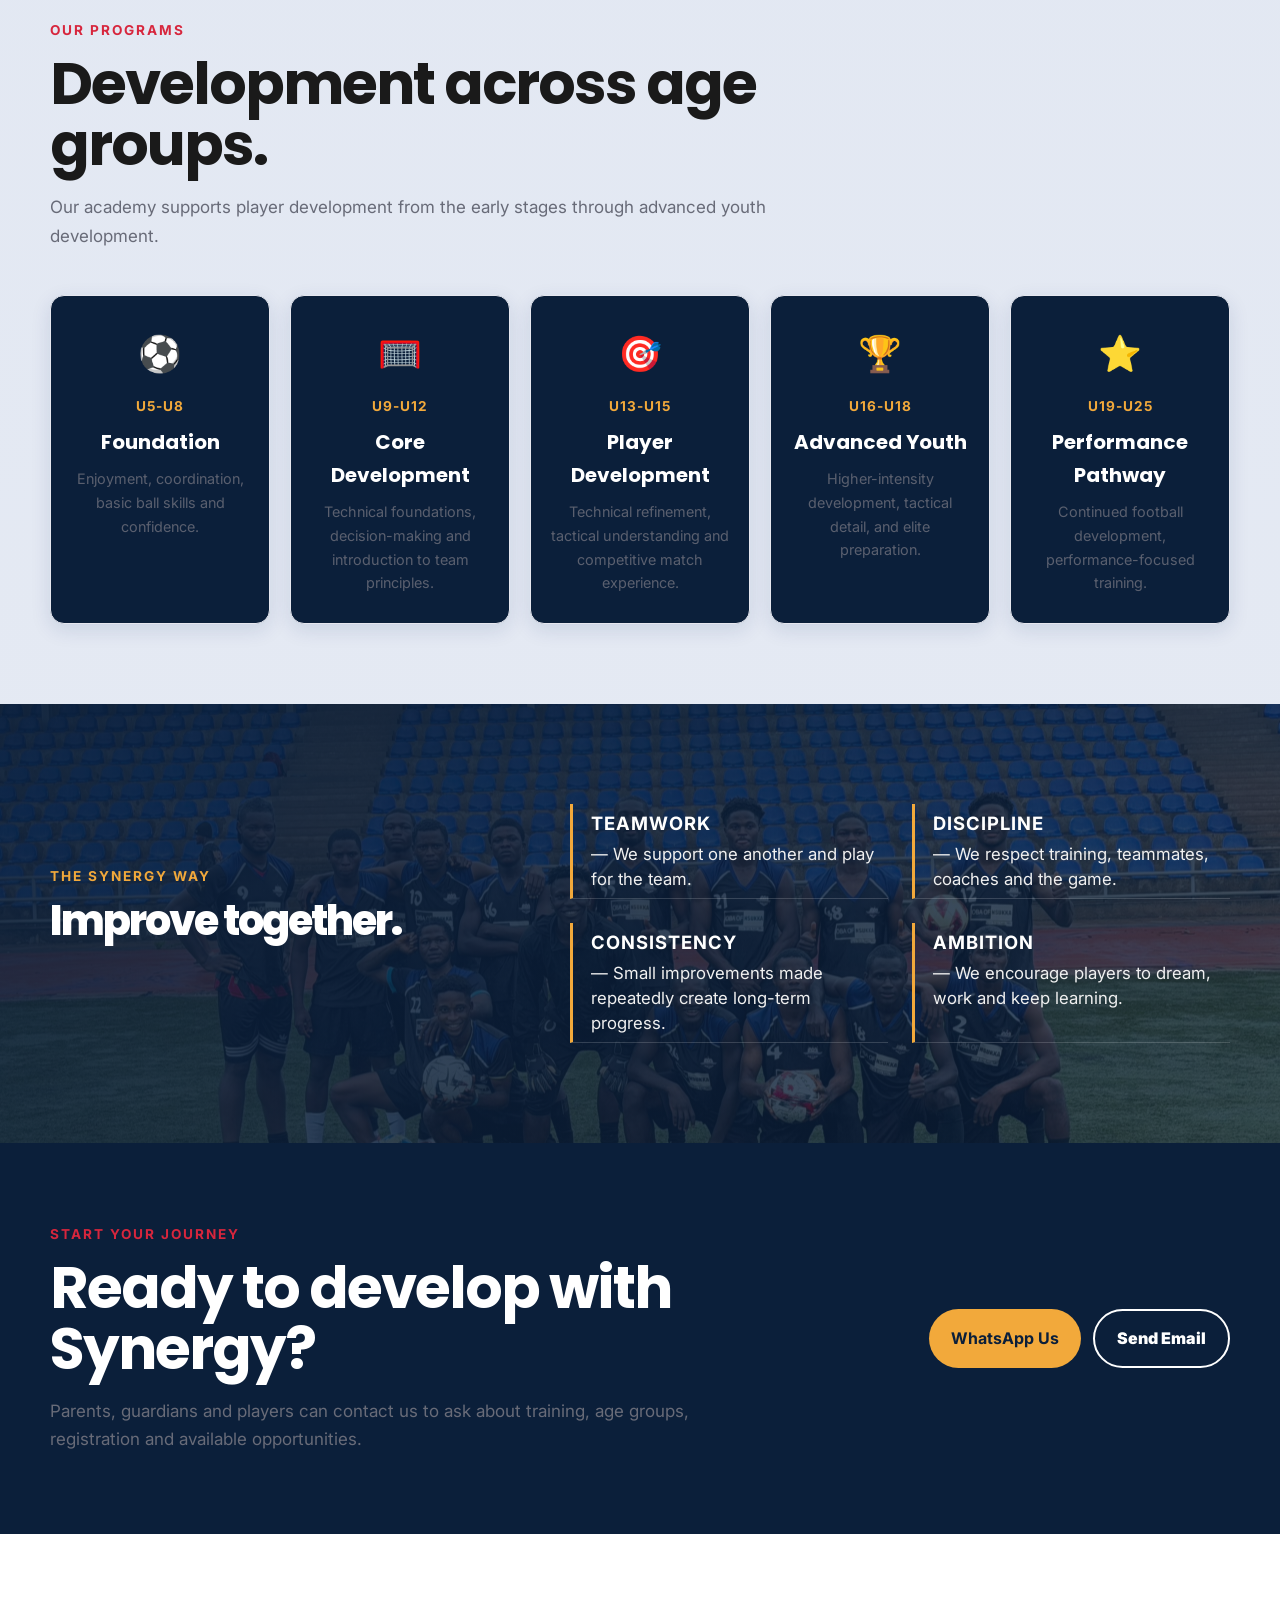
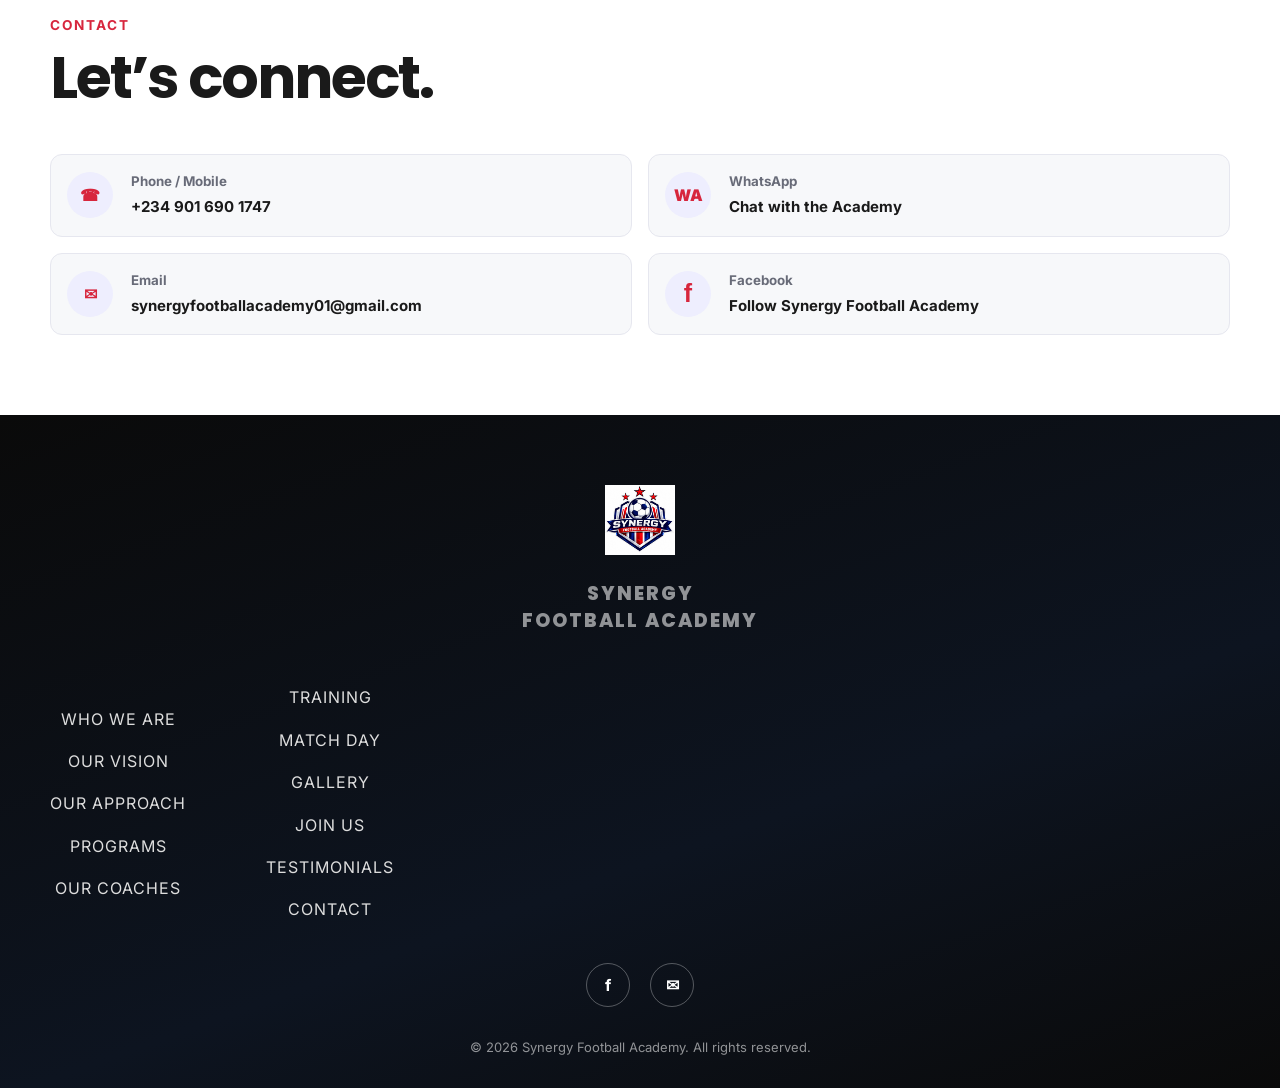
==== commit c82441e1: "Add players CTA section to hom" ====
--- a/index.html
+++ b/index.html
@@ -171,6 +171,17 @@
         </div>
       </div>
     </section>
+    <section class="players-cta">
+  <div class="players-cta-photo">
+    <img src="gallery44.jpg" alt="">
+  </div>
+  <div class="players-cta-content">
+    <p class="hero-badge">MEET THE TEAM</p>
+    <h2>Meet the <span>Synergy Squad.</span></h2>
+    <p class="players-cta-text">The players who wear the crest. Discover the goalkeepers, defenders, midfielders, and forwards building the future of Synergy Football Academy.</p>
+    <a href="players.html" class="btn btn-cta">Meet the Players →</a>
+  </div>
+    </section>
 
     <section class="development section" id="development">
       <div class="container">
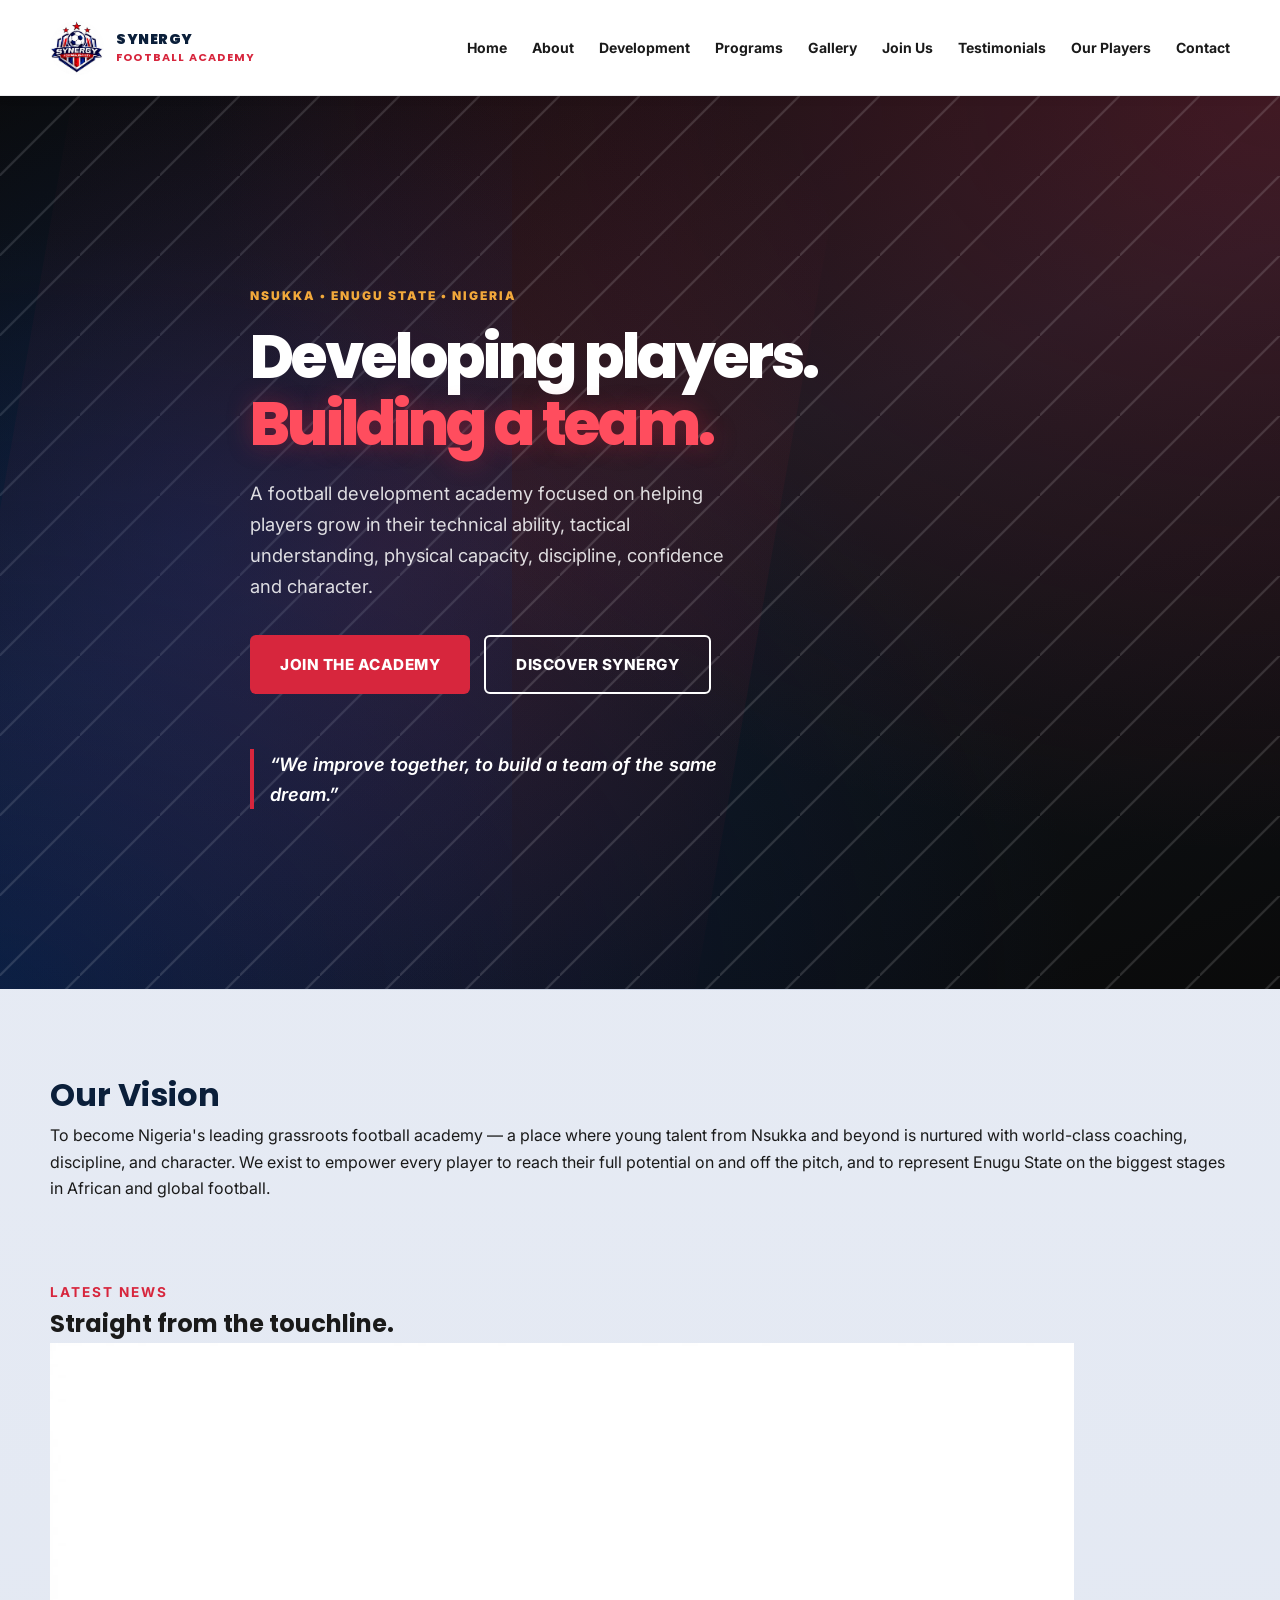
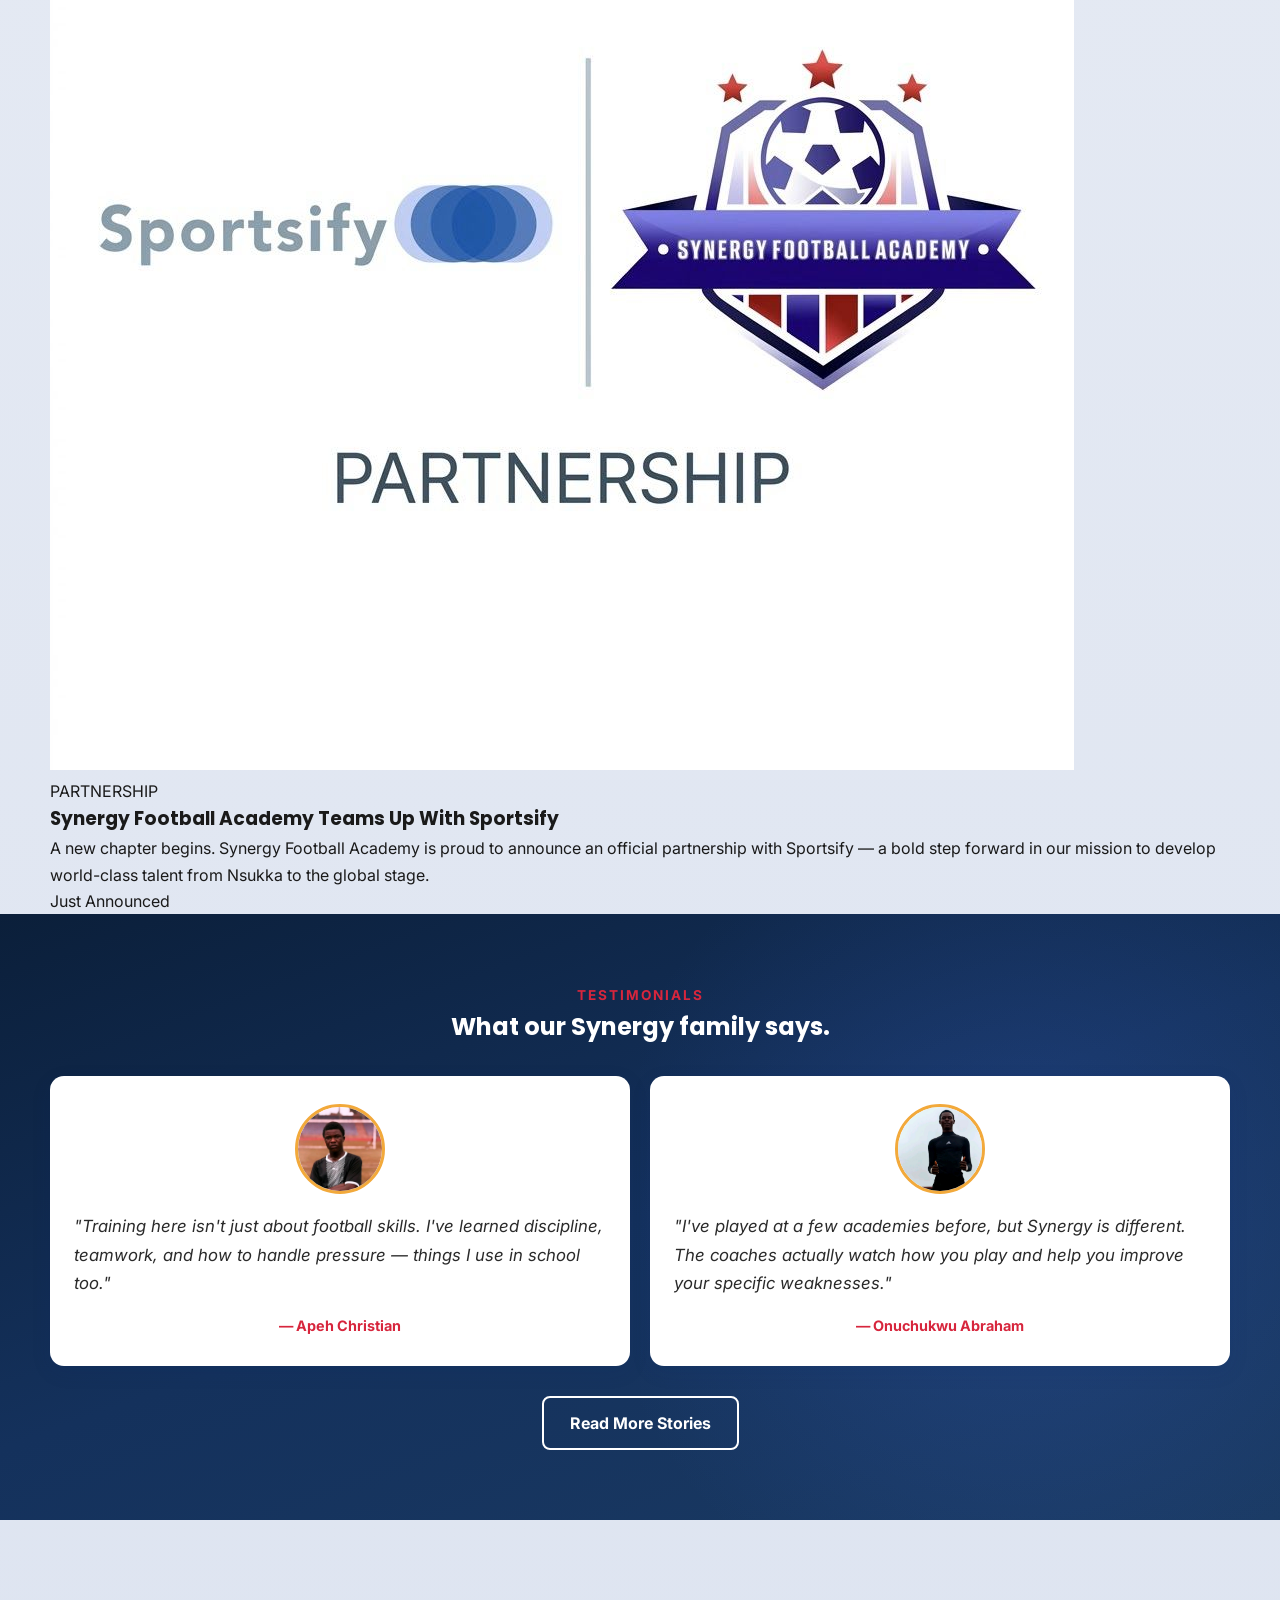
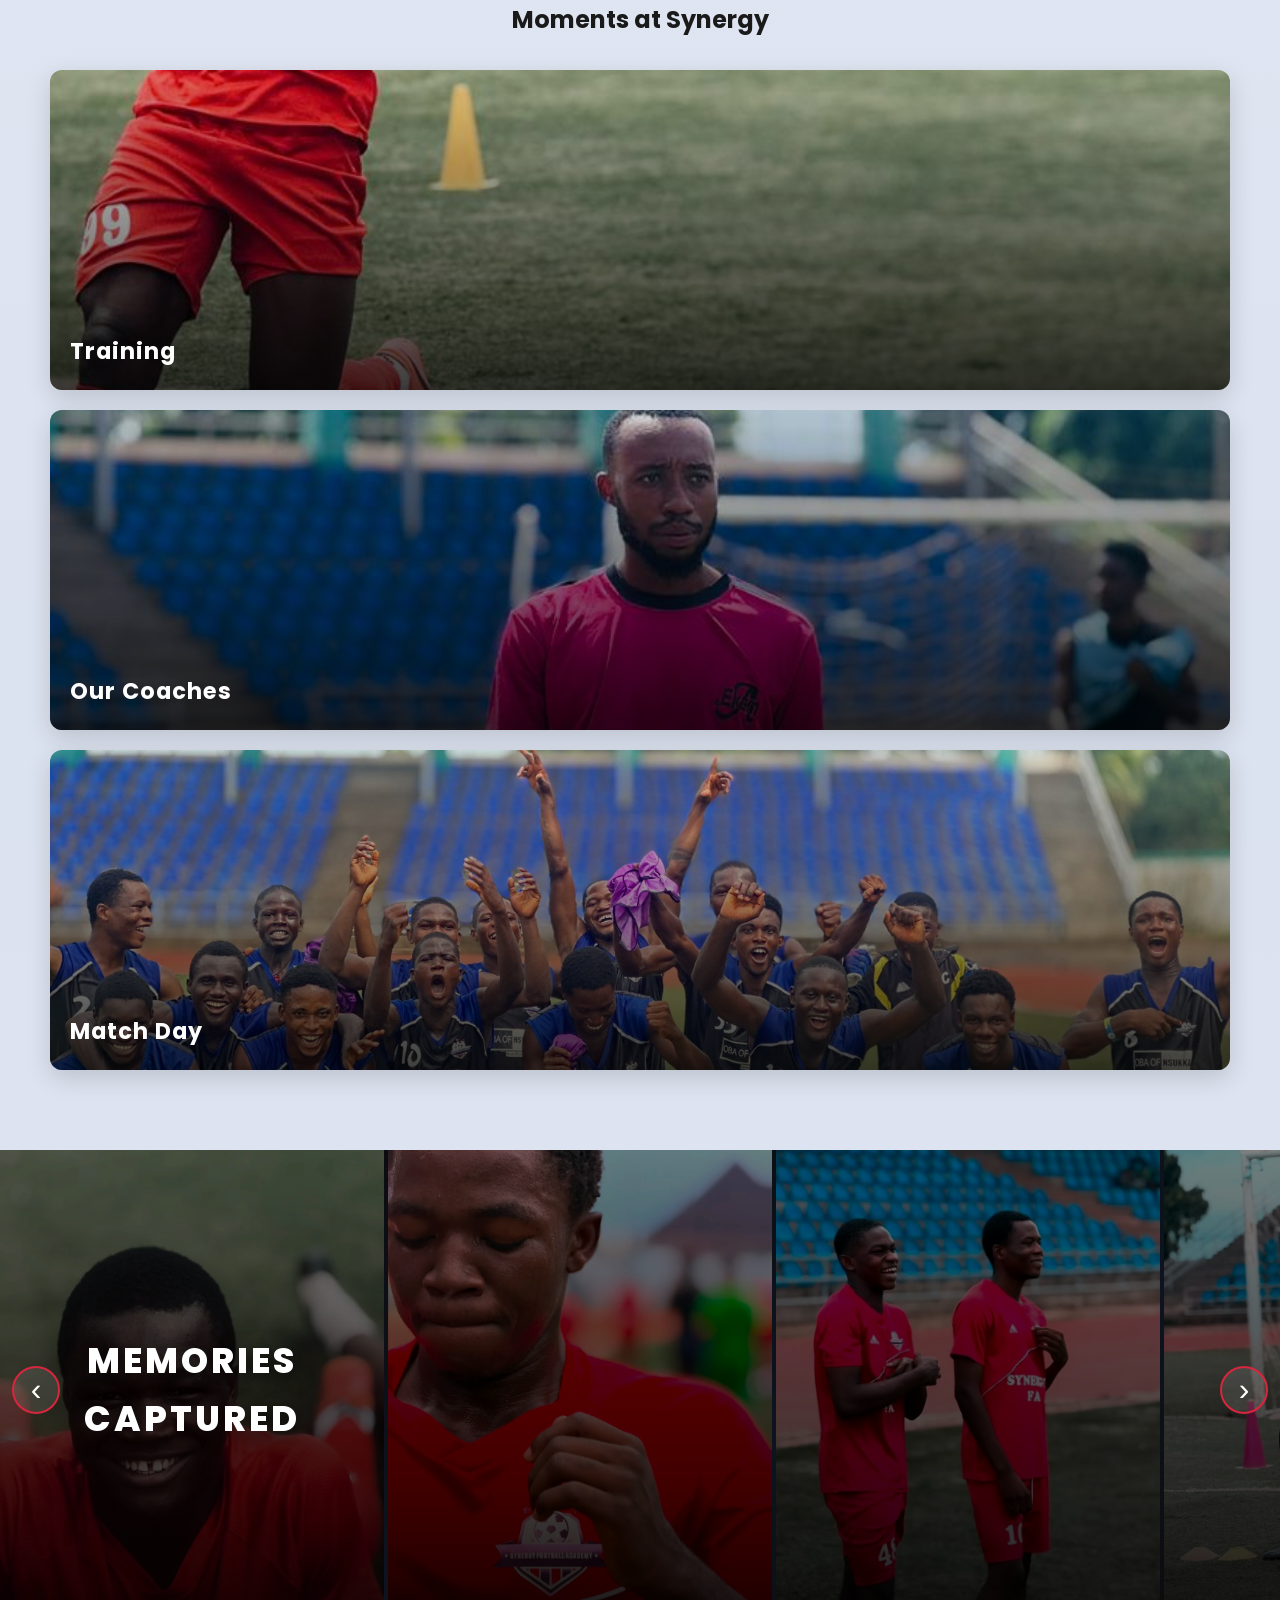
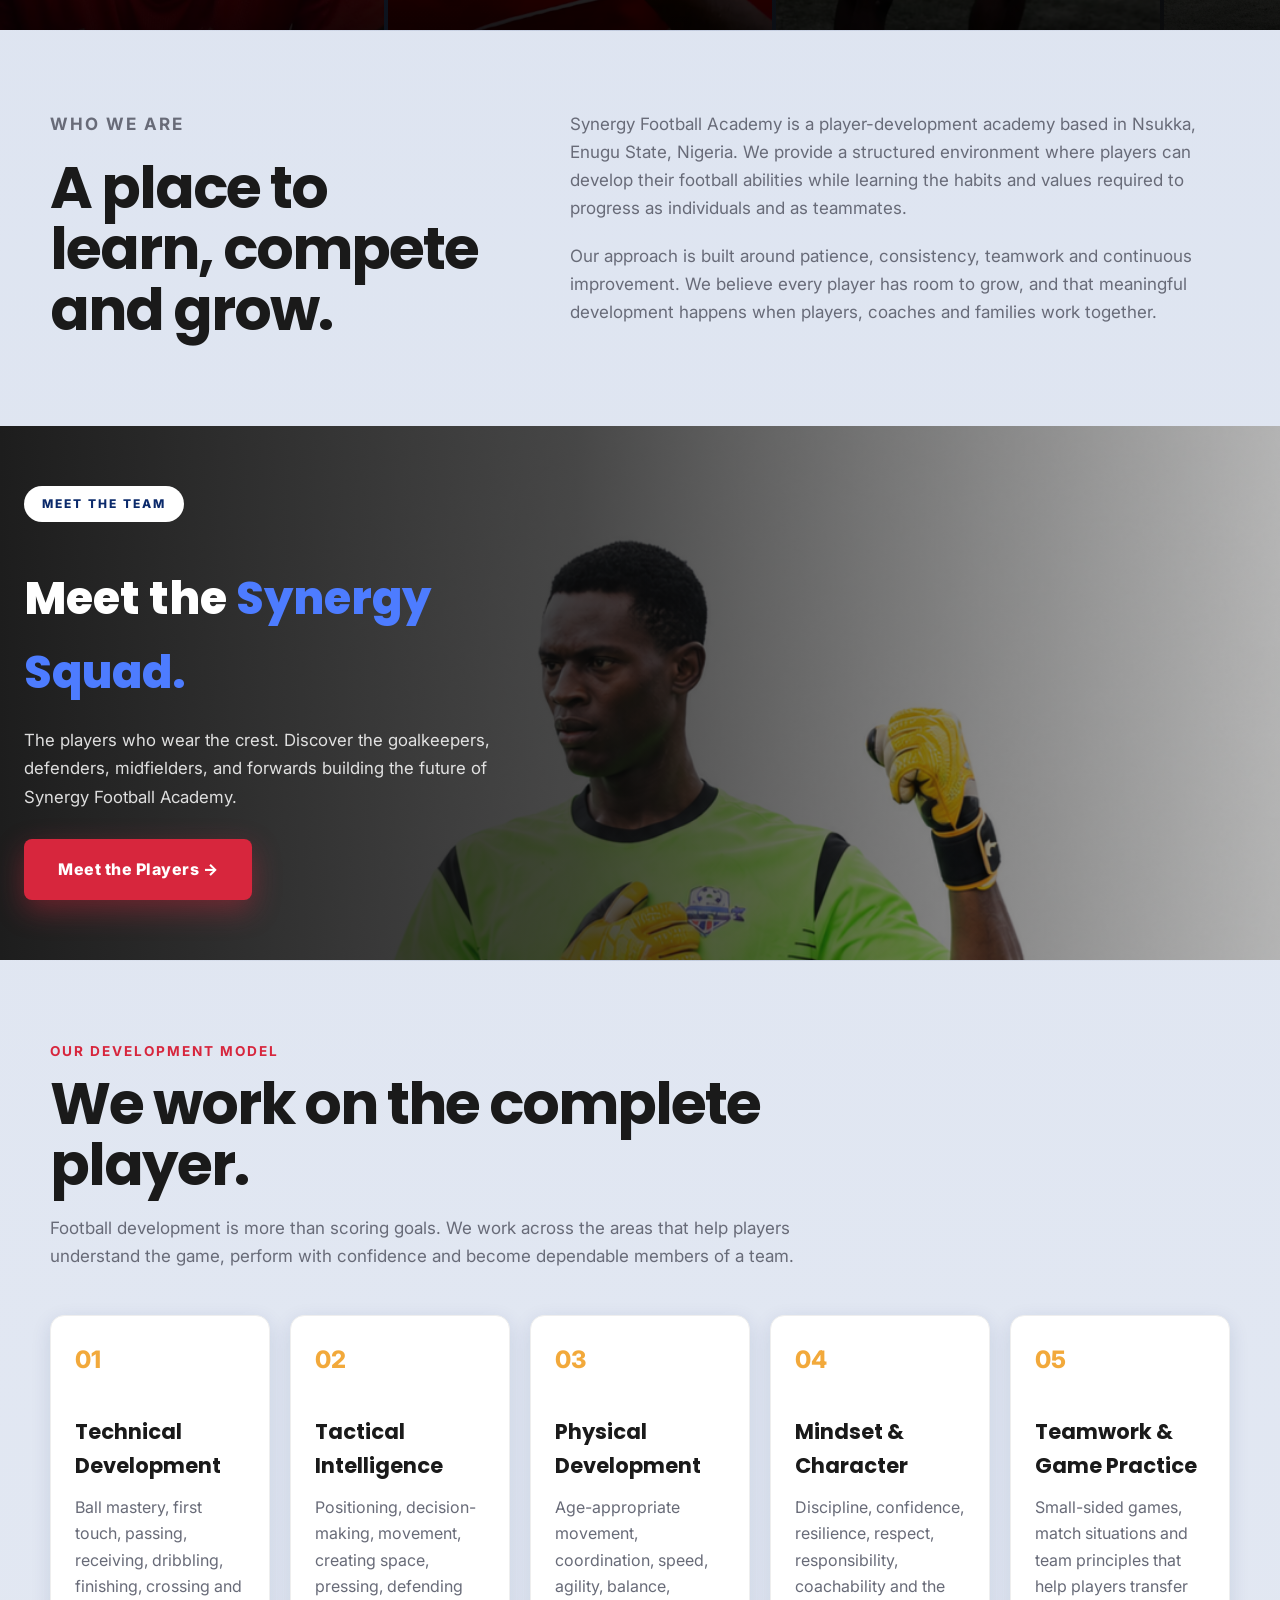
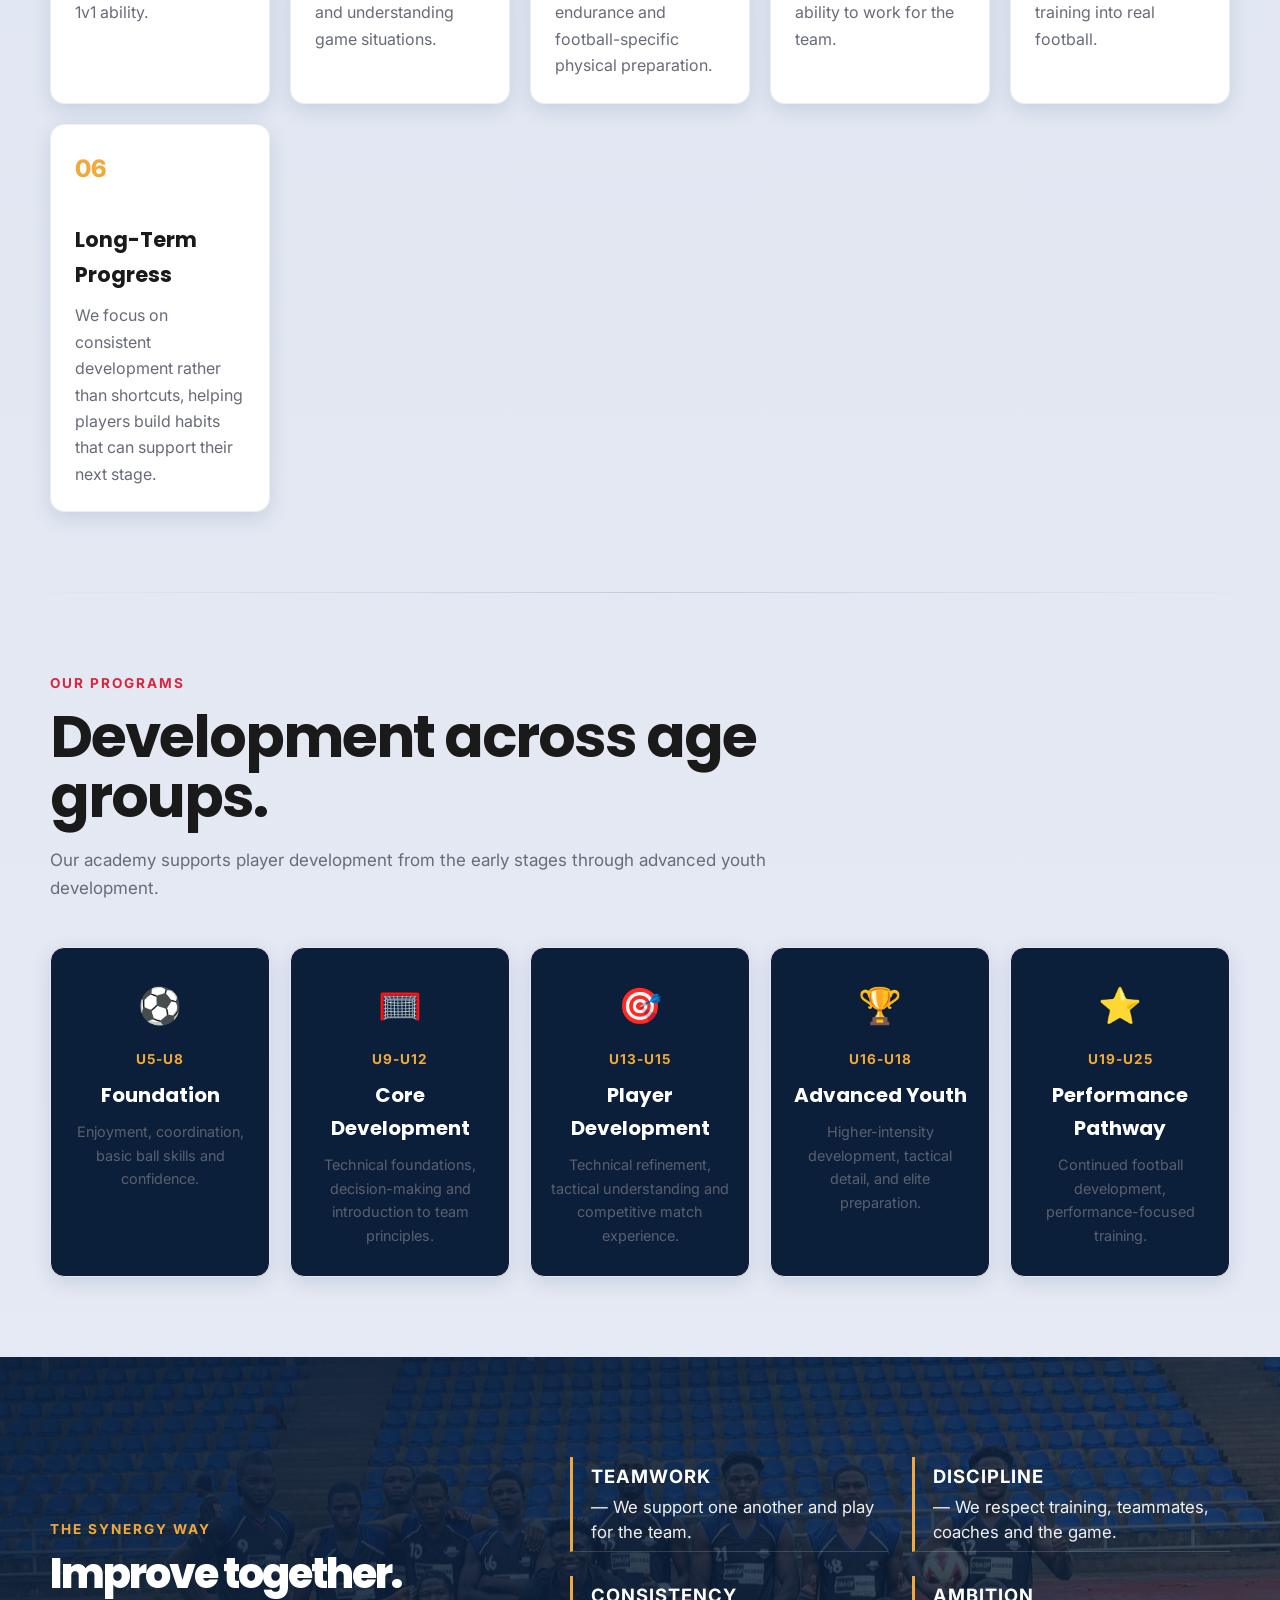
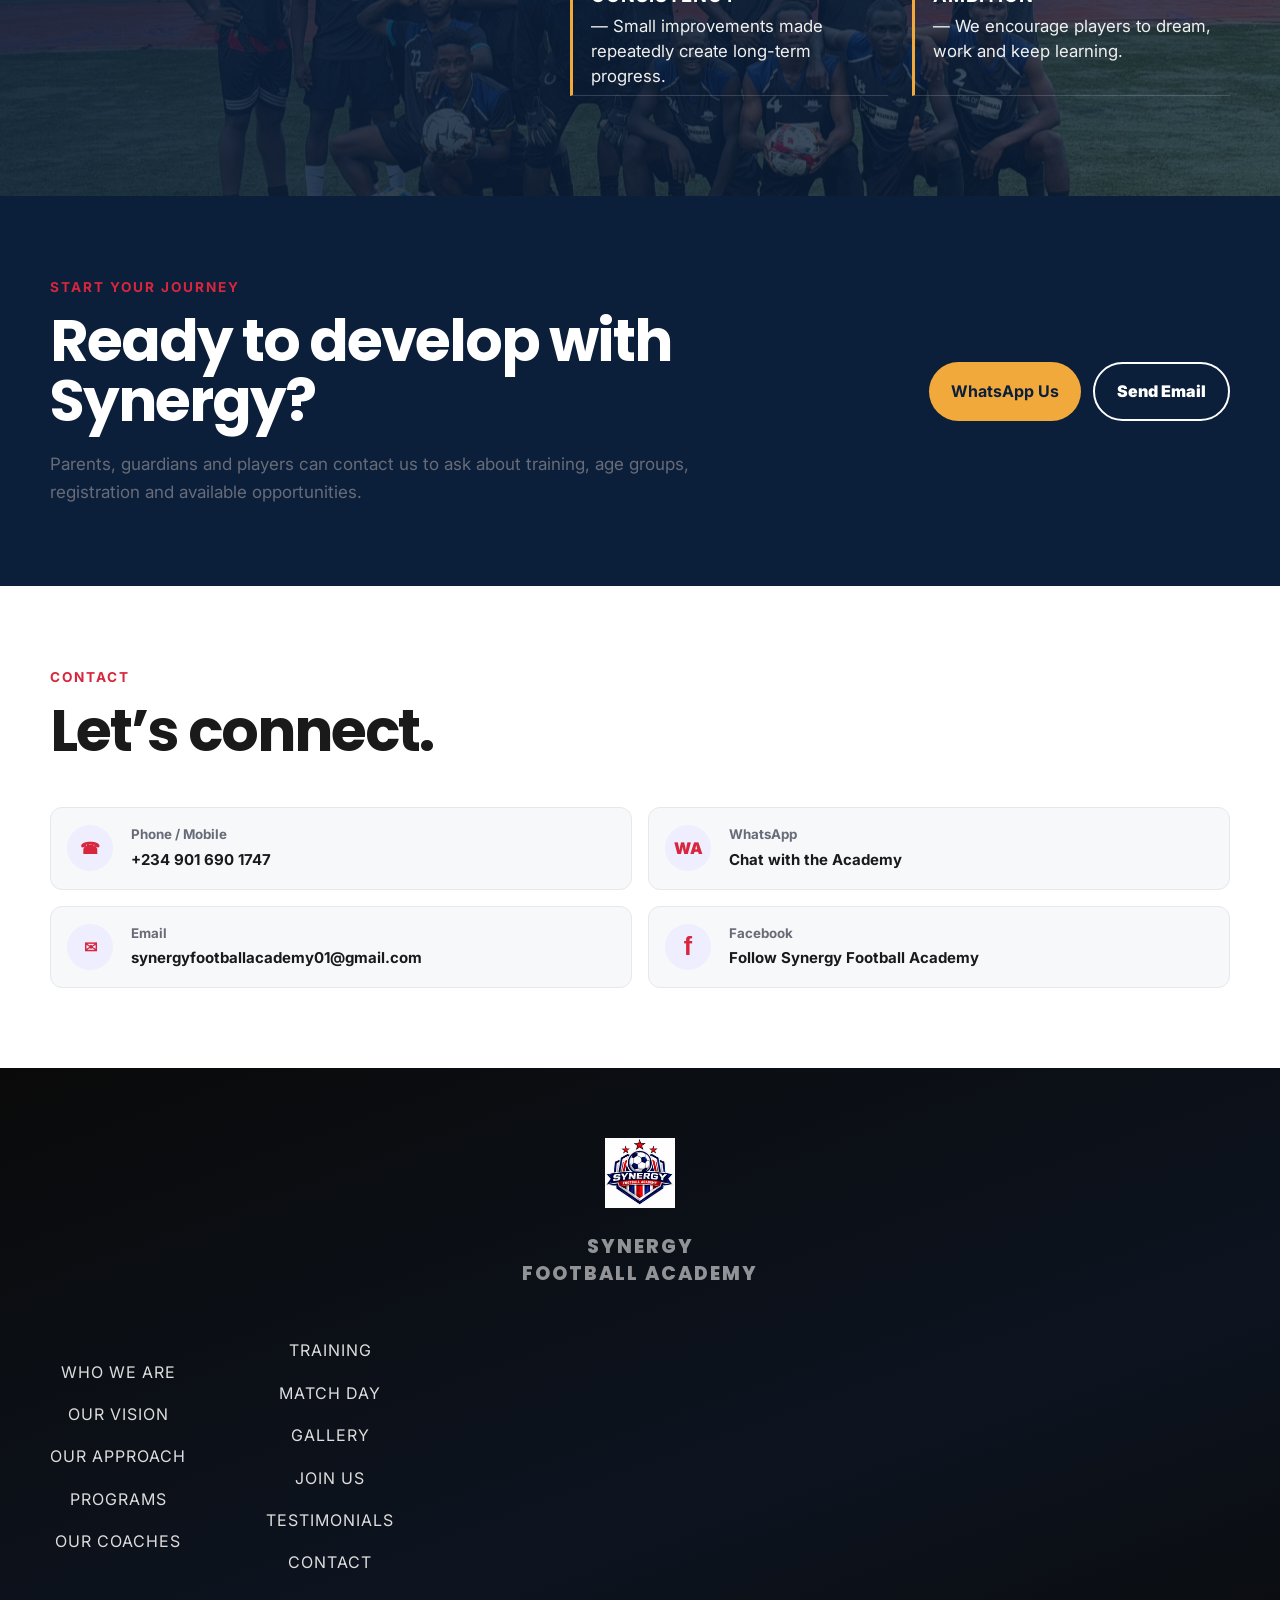
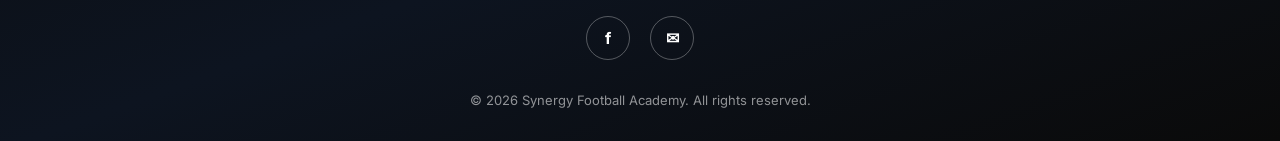
==== commit c10fbf3c: "Add latest news section to index.html Added a news section with partnership announcement." ====
--- a/index.html
+++ b/index.html
@@ -92,6 +92,24 @@
     <p>To become Nigeria's leading grassroots football academy — a place where young talent from Nsukka and beyond is nurtured with world-class coaching, discipline, and character. We exist to empower every player to reach their full potential on and off the pitch, and to represent Enugu State on the biggest stages in African and global football.</p>
   </div>
     </section>
+    <section class="news-section">
+  <div class="container">
+    <p class="section-label">LATEST NEWS</p>
+    <h2 class="news-heading">Straight from the touchline.</h2>
+
+    <div class="news-card">
+      <div class="news-card-image">
+        <img src="sportsify-partnership.jpg" alt="Sportsify x Synergy Football Academy Partnership">
+      </div>
+      <div class="news-card-content">
+        <span class="news-tag">PARTNERSHIP</span>
+        <h3>Synergy Football Academy Teams Up With Sportsify</h3>
+        <p>A new chapter begins. Synergy Football Academy is proud to announce an official partnership with Sportsify — a bold step forward in our mission to develop world-class talent from Nsukka to the global stage.</p>
+        <span class="news-date">Just Announced</span>
+      </div>
+    </div>
+  </div>
+    </section>
     <section class="testimonial-preview">
   <div class="container">
     <p class="section-label">TESTIMONIALS</p>
--- a/style.css
+++ b/style.css
@@ -948,3 +948,65 @@
 @media (min-width: 768px) {
   .players-grid { grid-template-columns: repeat(3, 1fr); }
 }
+.players-cta {
+  position: relative;
+  min-height: 420px;
+  display: flex;
+  align-items: center;
+  overflow: hidden;
+}
+.players-cta-photo {
+  position: absolute;
+  inset: 0;
+  z-index: 0;
+}
+.players-cta-photo img {
+  width: 100%;
+  height: 100%;
+  object-fit: cover;
+  object-position: top;
+}
+.players-cta::before {
+  content: "";
+  position: absolute;
+  inset: 0;
+  background: linear-gradient(90deg, rgba(10,10,10,0.92) 0%, rgba(10,10,10,0.75) 45%, rgba(10,10,10,0.3) 100%);
+  z-index: 1;
+}
+.players-cta-content {
+  position: relative;
+  z-index: 2;
+  padding: 60px 24px;
+  max-width: 560px;
+}
+.players-cta-content h2 {
+  color: #fff;
+  font-family: 'Poppins', sans-serif;
+  font-weight: 800;
+  font-size: 2.2rem;
+  margin: 16px 0;
+}
+.players-cta-content h2 span { color: #4d7cff; }
+.players-cta-text {
+  color: rgba(255,255,255,0.85);
+  font-size: 1.05rem;
+  line-height: 1.7;
+  margin-bottom: 28px;
+}
+.btn-cta {
+  display: inline-block;
+  background: var(--crimson);
+  color: #fff;
+  padding: 15px 32px;
+  border-radius: 8px;
+  font-weight: 800;
+  text-decoration: none;
+  letter-spacing: 0.5px;
+  box-shadow: 0 10px 28px rgba(215,38,61,0.4);
+  transition: transform 0.2s;
+}
+.btn-cta:hover { transform: translateY(-3px) scale(1.02); }
+
+@media (min-width: 768px) {
+  .players-cta-content h2 { font-size: 2.8rem; }
+}
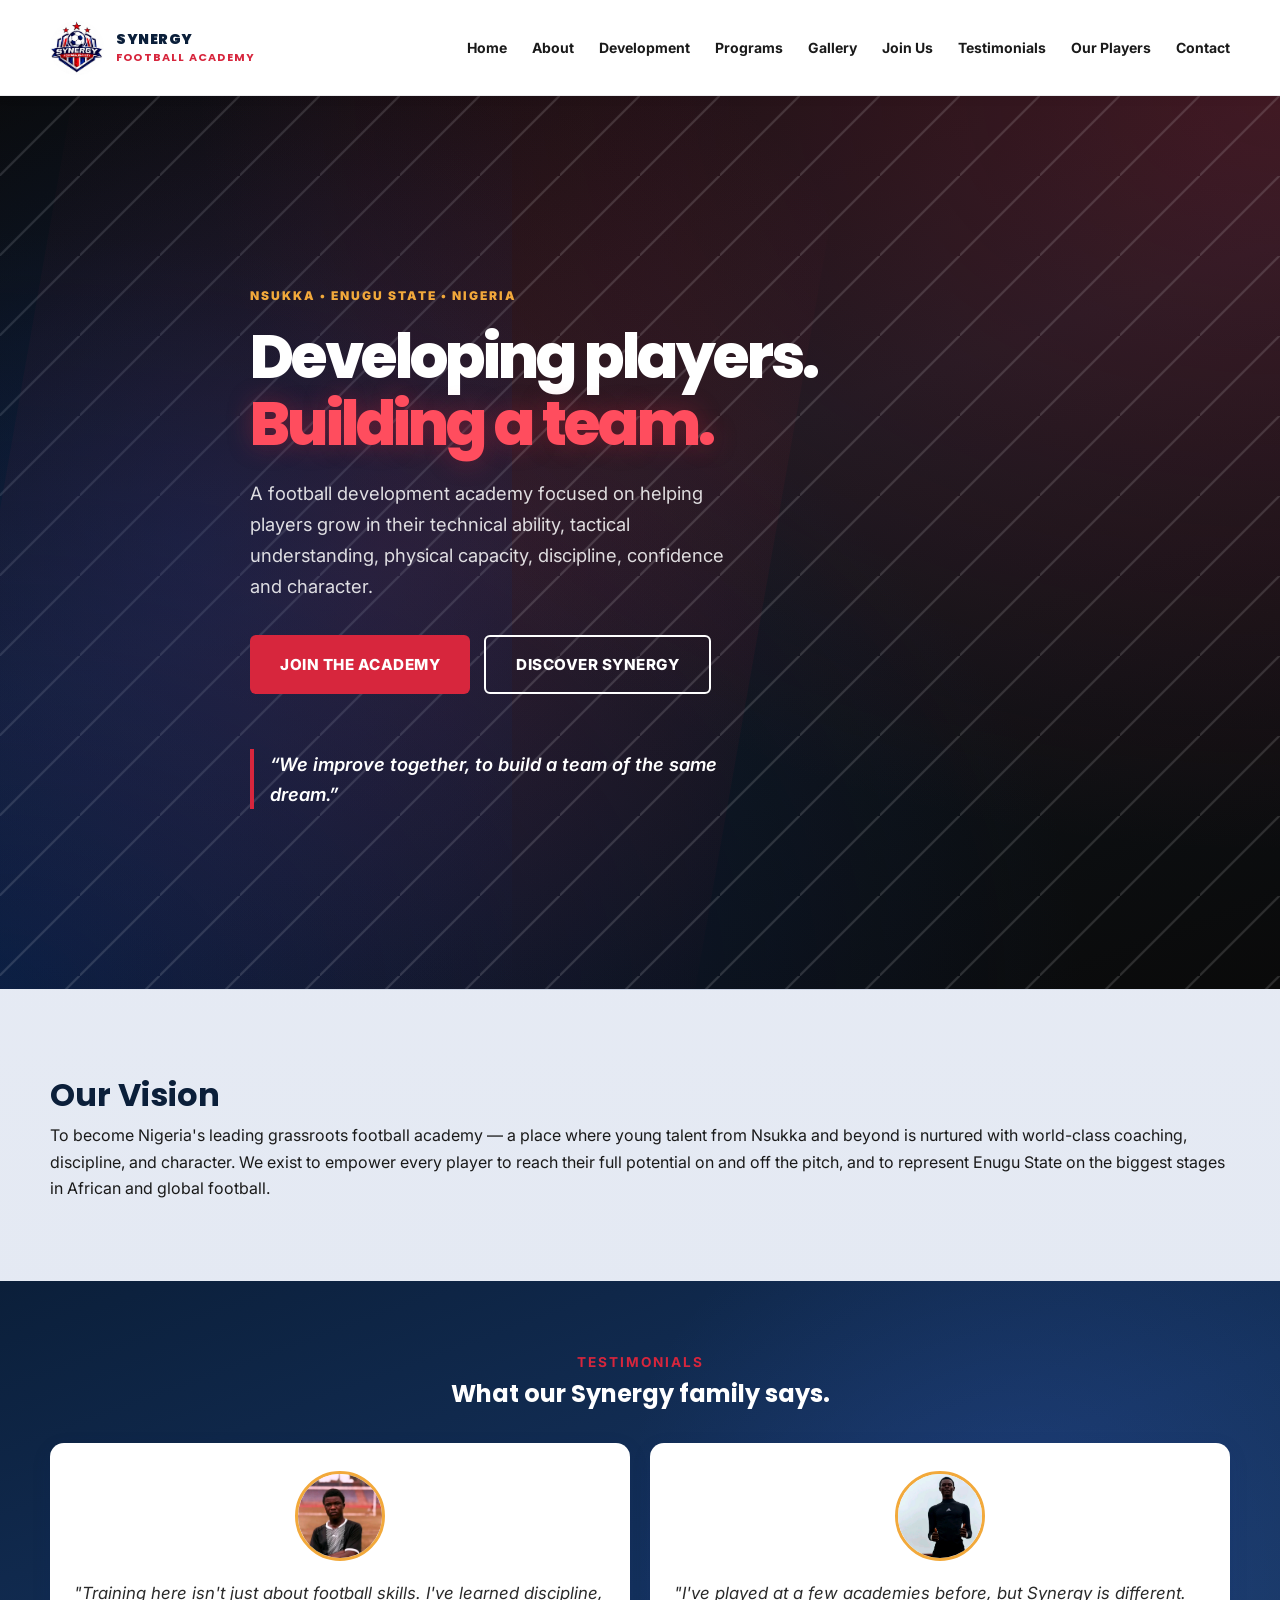
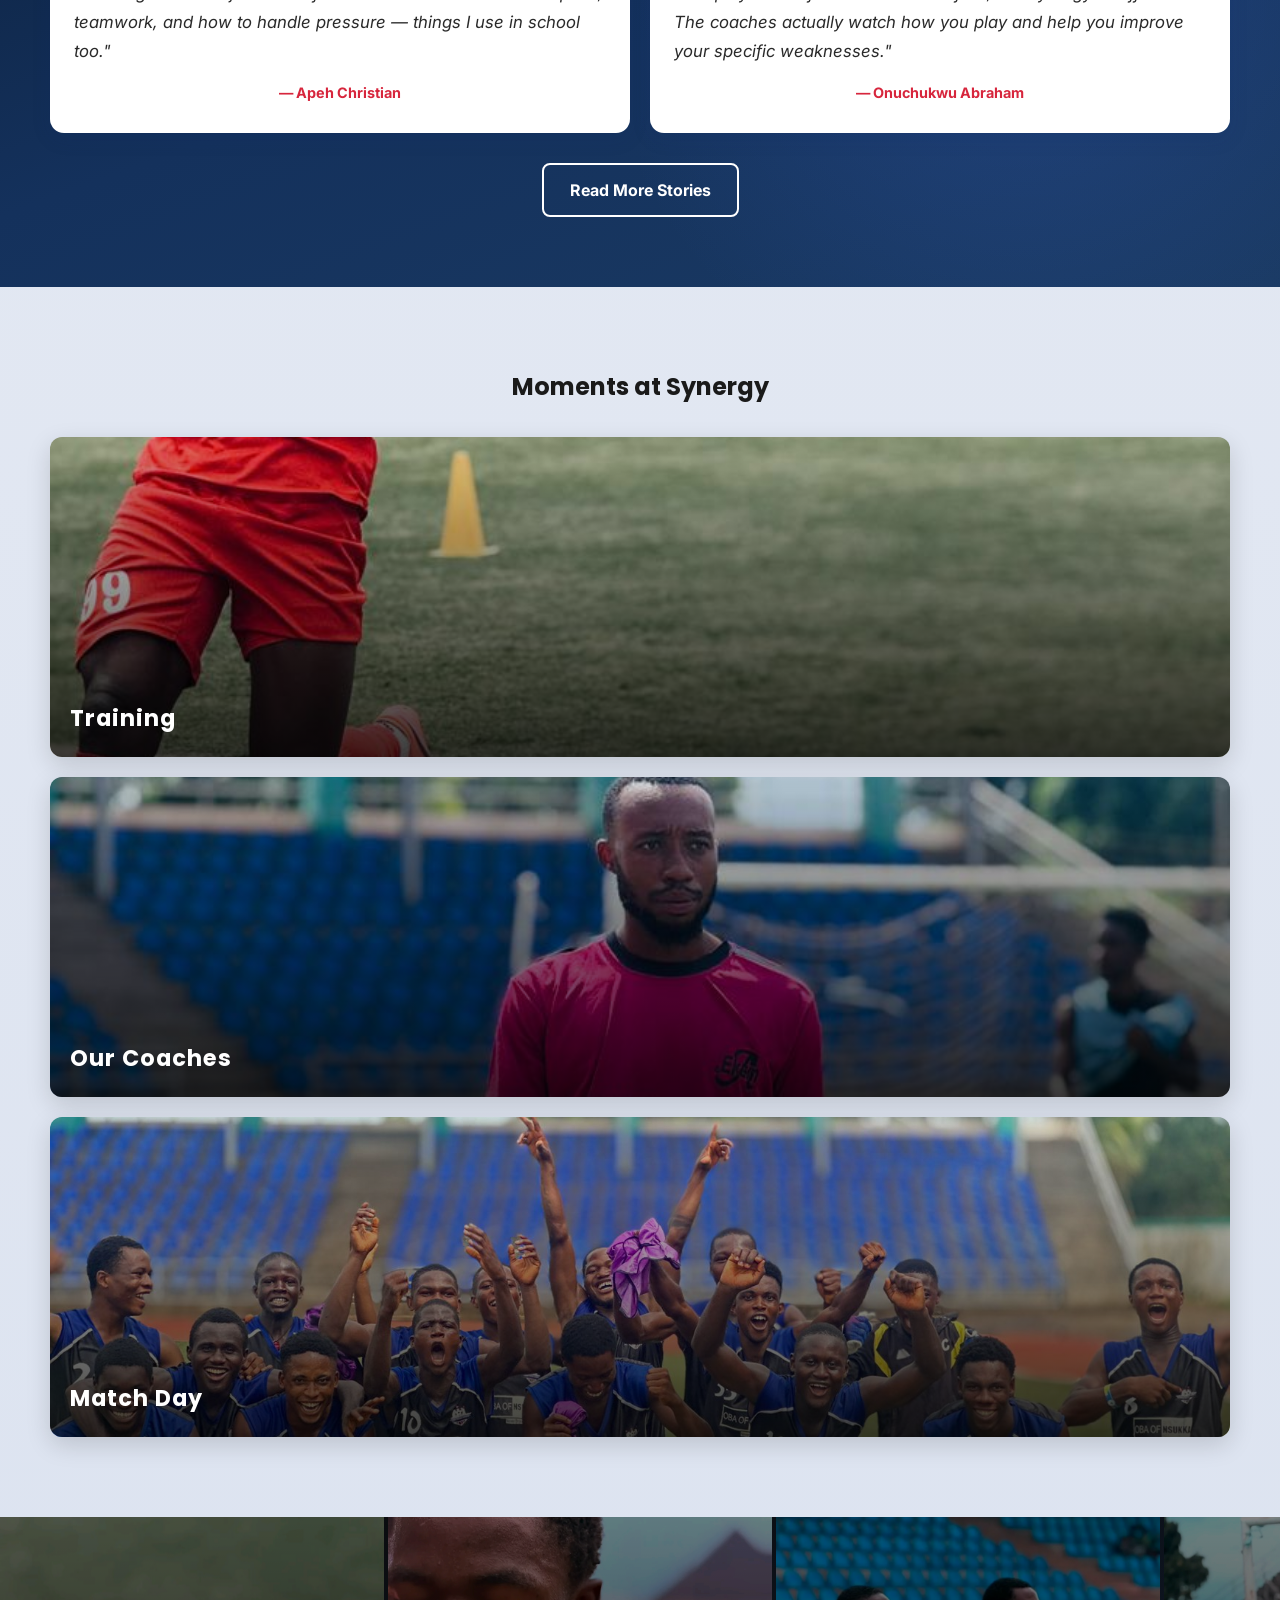
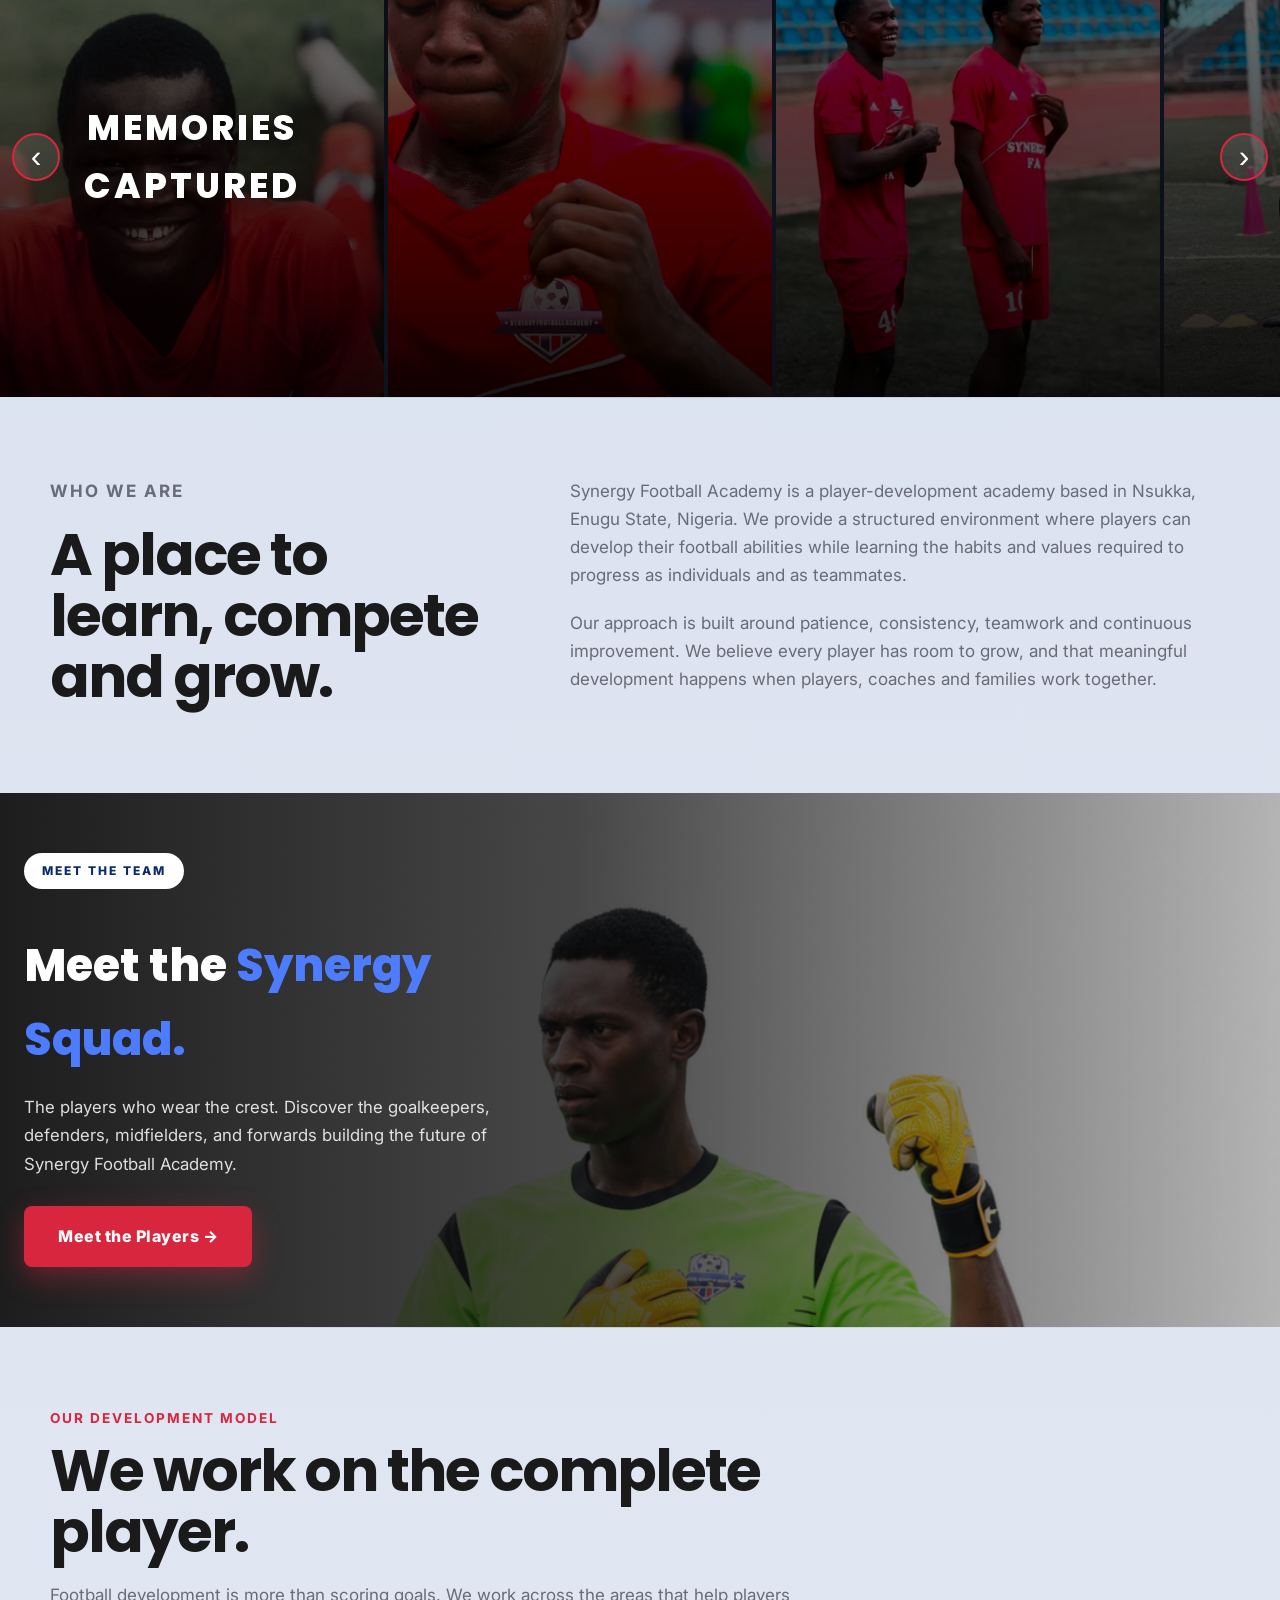
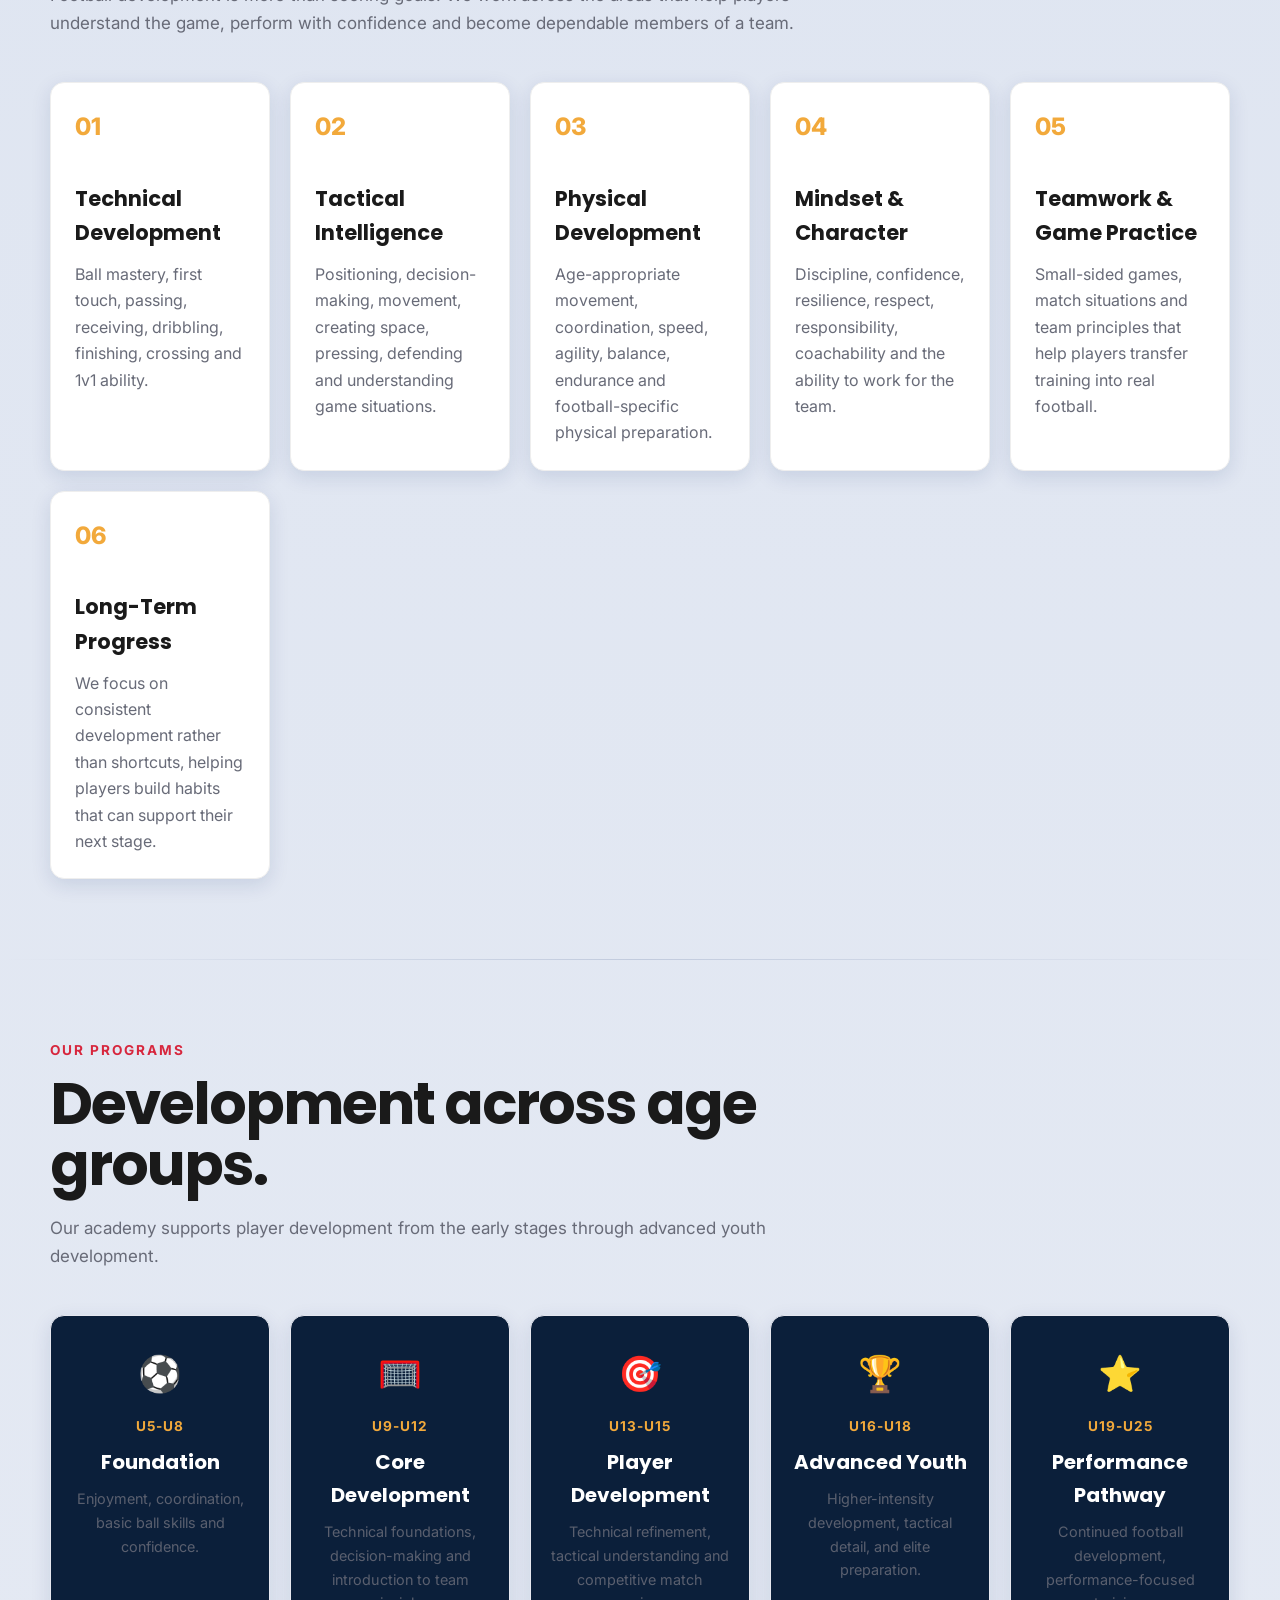
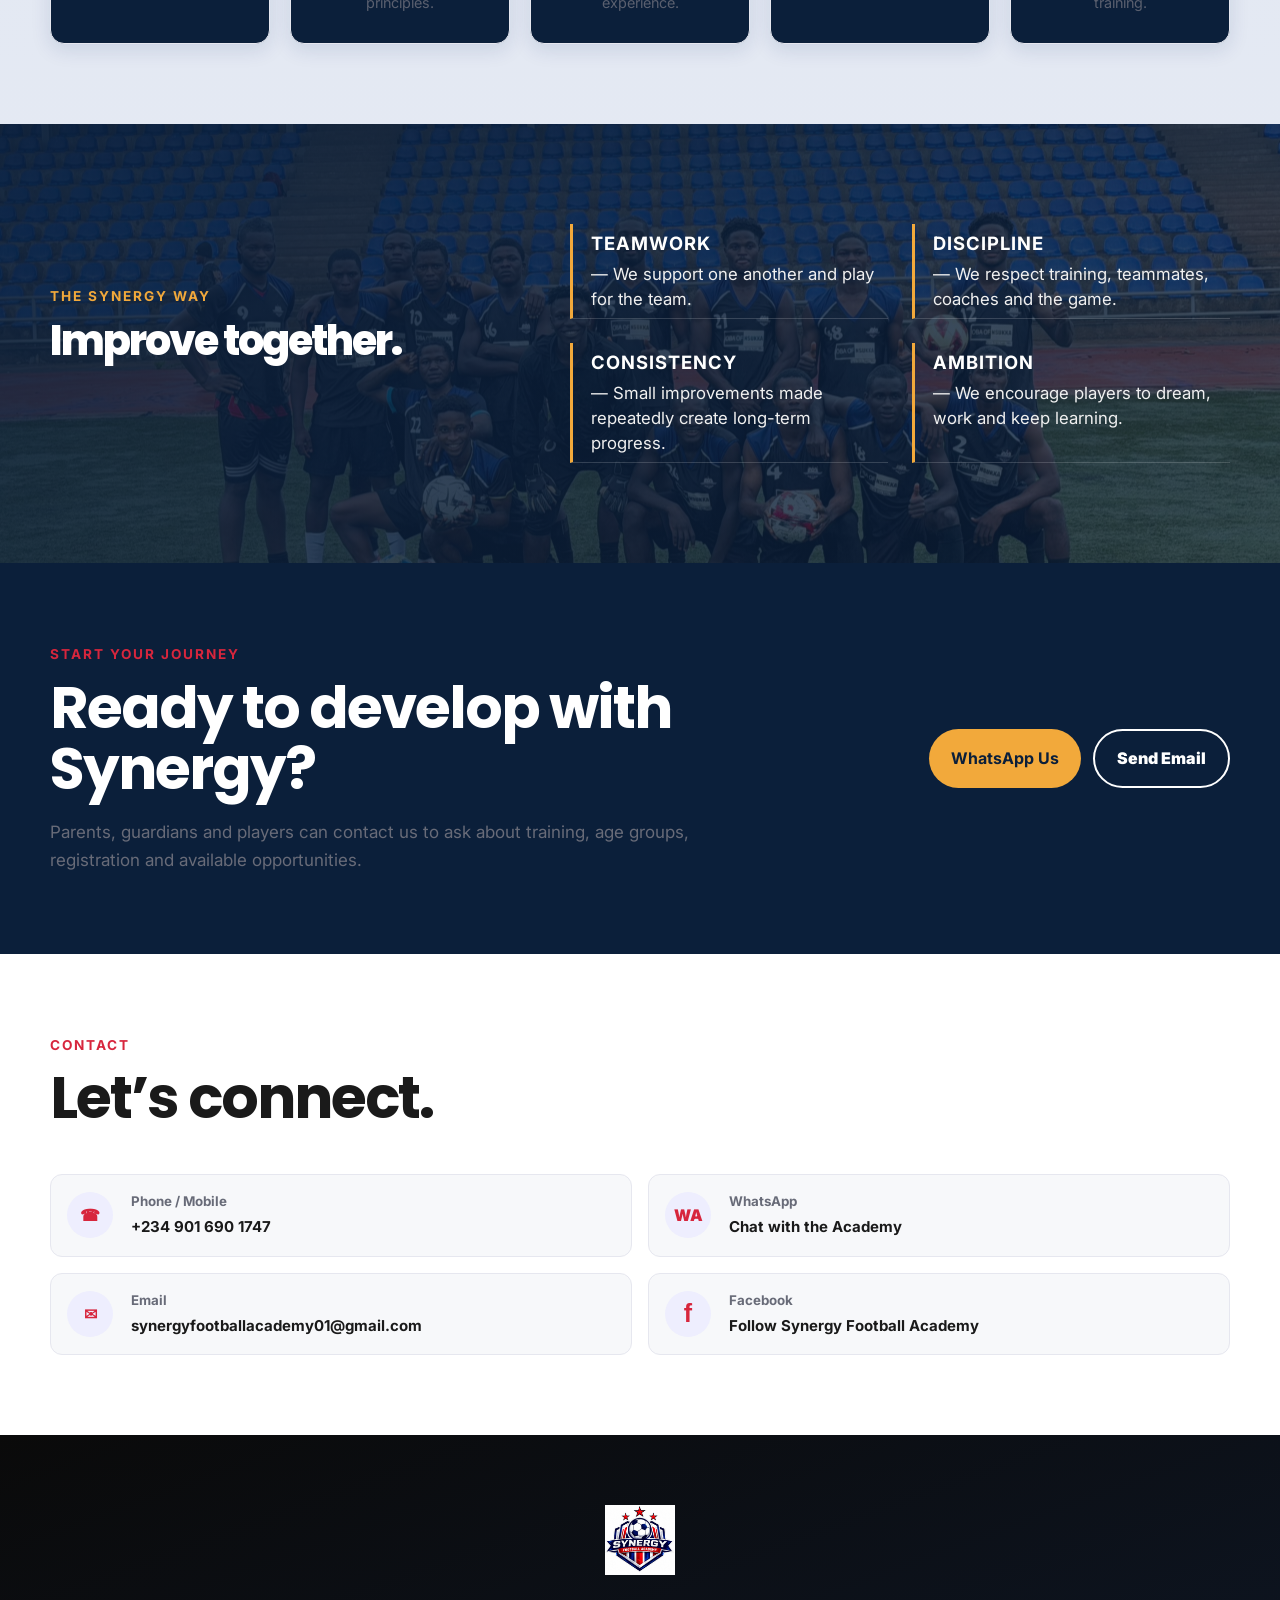
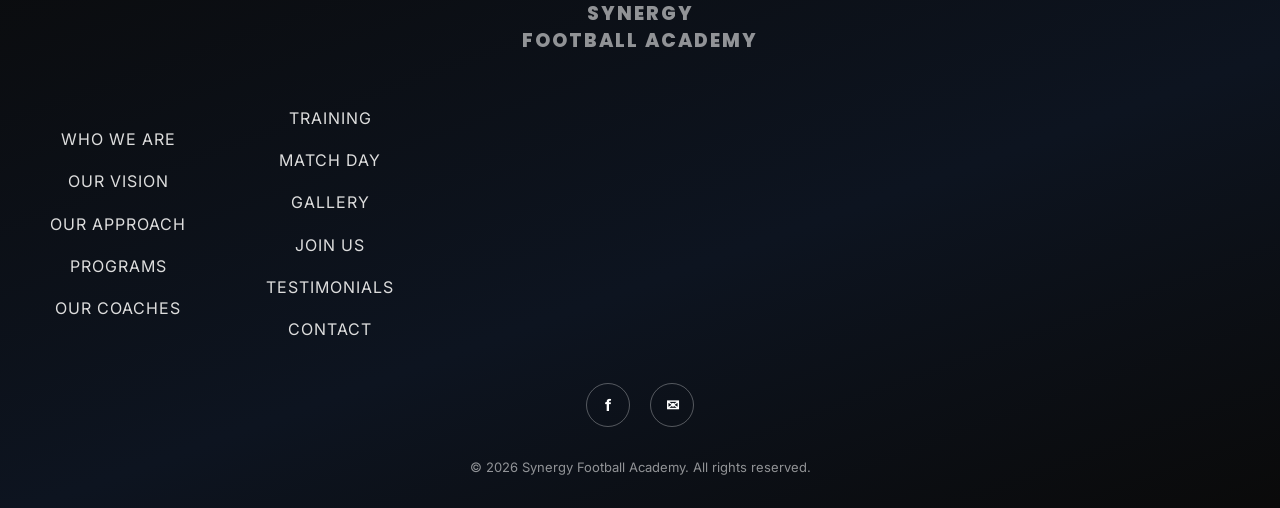
==== commit b857cf53: "Remove news section from index.html Removed the news section from the index.html file." ====
--- a/index.html
+++ b/index.html
@@ -92,24 +92,7 @@
     <p>To become Nigeria's leading grassroots football academy — a place where young talent from Nsukka and beyond is nurtured with world-class coaching, discipline, and character. We exist to empower every player to reach their full potential on and off the pitch, and to represent Enugu State on the biggest stages in African and global football.</p>
   </div>
     </section>
-    <section class="news-section">
-  <div class="container">
-    <p class="section-label">LATEST NEWS</p>
-    <h2 class="news-heading">Straight from the touchline.</h2>
-
-    <div class="news-card">
-      <div class="news-card-image">
-        <img src="sportsify-partnership.jpg" alt="Sportsify x Synergy Football Academy Partnership">
-      </div>
-      <div class="news-card-content">
-        <span class="news-tag">PARTNERSHIP</span>
-        <h3>Synergy Football Academy Teams Up With Sportsify</h3>
-        <p>A new chapter begins. Synergy Football Academy is proud to announce an official partnership with Sportsify — a bold step forward in our mission to develop world-class talent from Nsukka to the global stage.</p>
-        <span class="news-date">Just Announced</span>
-      </div>
-    </div>
-  </div>
-    </section>
+    
     <section class="testimonial-preview">
   <div class="container">
     <p class="section-label">TESTIMONIALS</p>
--- a/style.css
+++ b/style.css
@@ -1010,3 +1010,74 @@
 @media (min-width: 768px) {
   .players-cta-content h2 { font-size: 2.8rem; }
 }
+.news-section { padding: 70px 20px; background: transparent; }
+.news-section .section-label { text-align: center; display: block; }
+.news-heading {
+  text-align: center;
+  font-family: 'Poppins', sans-serif;
+  font-weight: 800;
+  color: var(--navy);
+  margin-bottom: 40px;
+}
+
+.news-card {
+  display: flex;
+  flex-direction: column;
+  background: linear-gradient(135deg, #0B1F3A 0%, #14315c 55%, #D7263D 130%);
+  border-radius: 20px;
+  overflow: hidden;
+  box-shadow: 0 16px 40px rgba(11,31,58,0.25);
+  max-width: 900px;
+  margin: 0 auto;
+}
+
+.news-card-image {
+  background: #fff;
+  padding: 30px;
+}
+.news-card-image img {
+  width: 100%;
+  height: auto;
+  display: block;
+  border-radius: 10px;
+}
+
+.news-card-content { padding: 32px 28px 40px; }
+.news-tag {
+  display: inline-block;
+  background: rgba(255,255,255,0.15);
+  color: #fff;
+  font-weight: 700;
+  font-size: 0.75rem;
+  letter-spacing: 1.5px;
+  padding: 6px 16px;
+  border-radius: 30px;
+  margin-bottom: 16px;
+}
+.news-card-content h3 {
+  color: #fff;
+  font-family: 'Poppins', sans-serif;
+  font-weight: 800;
+  font-size: 1.5rem;
+  line-height: 1.3;
+  margin-bottom: 14px;
+}
+.news-card-content p {
+  color: rgba(255,255,255,0.85);
+  font-size: 1rem;
+  line-height: 1.7;
+  margin-bottom: 20px;
+}
+.news-date {
+  color: #ffb347;
+  font-weight: 700;
+  font-size: 0.85rem;
+  letter-spacing: 0.5px;
+}
+
+@media (min-width: 768px) {
+  .news-card { flex-direction: row; }
+  .news-card-image { flex: 0 0 45%; display: flex; align-items: center; }
+  .news-card-content { flex: 1; padding: 40px; display: flex; flex-direction: column; justify-content: center; }
+  .news-card-content h3 { font-size: 1.9rem; }
+}
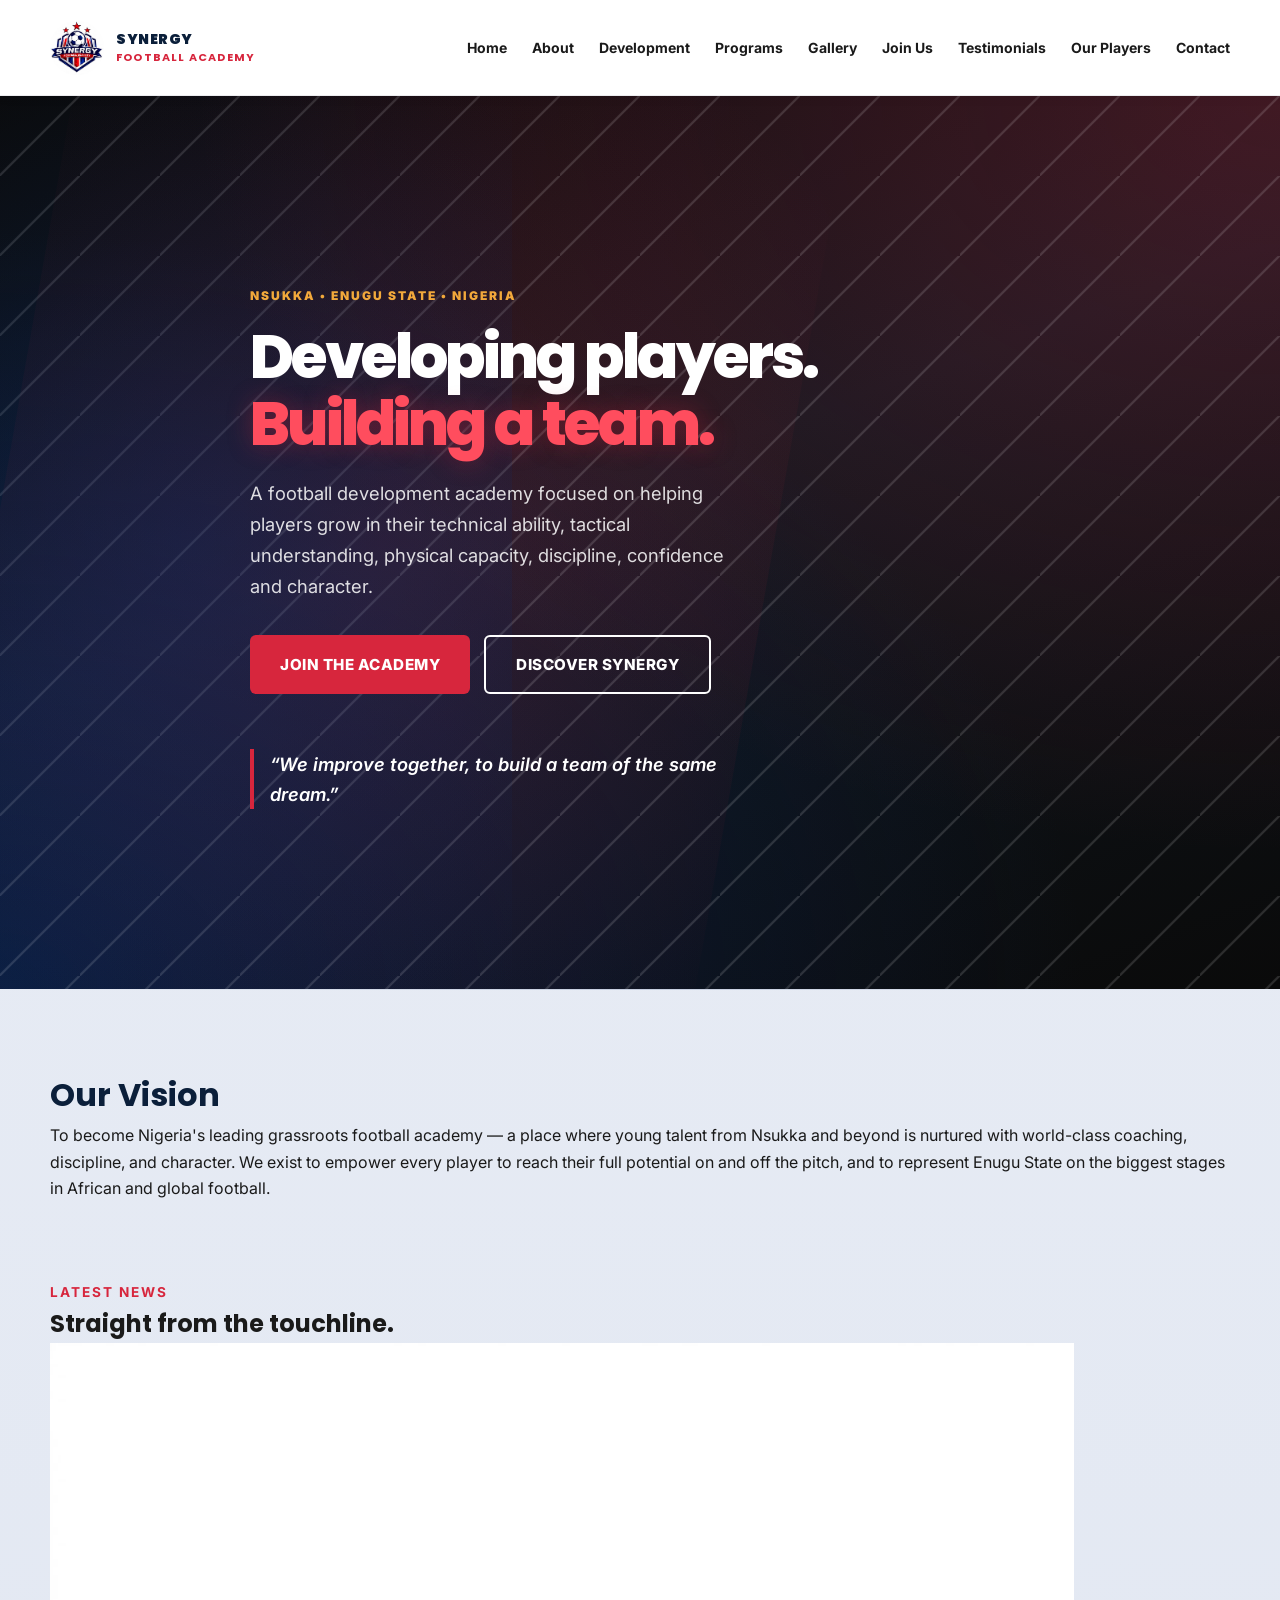
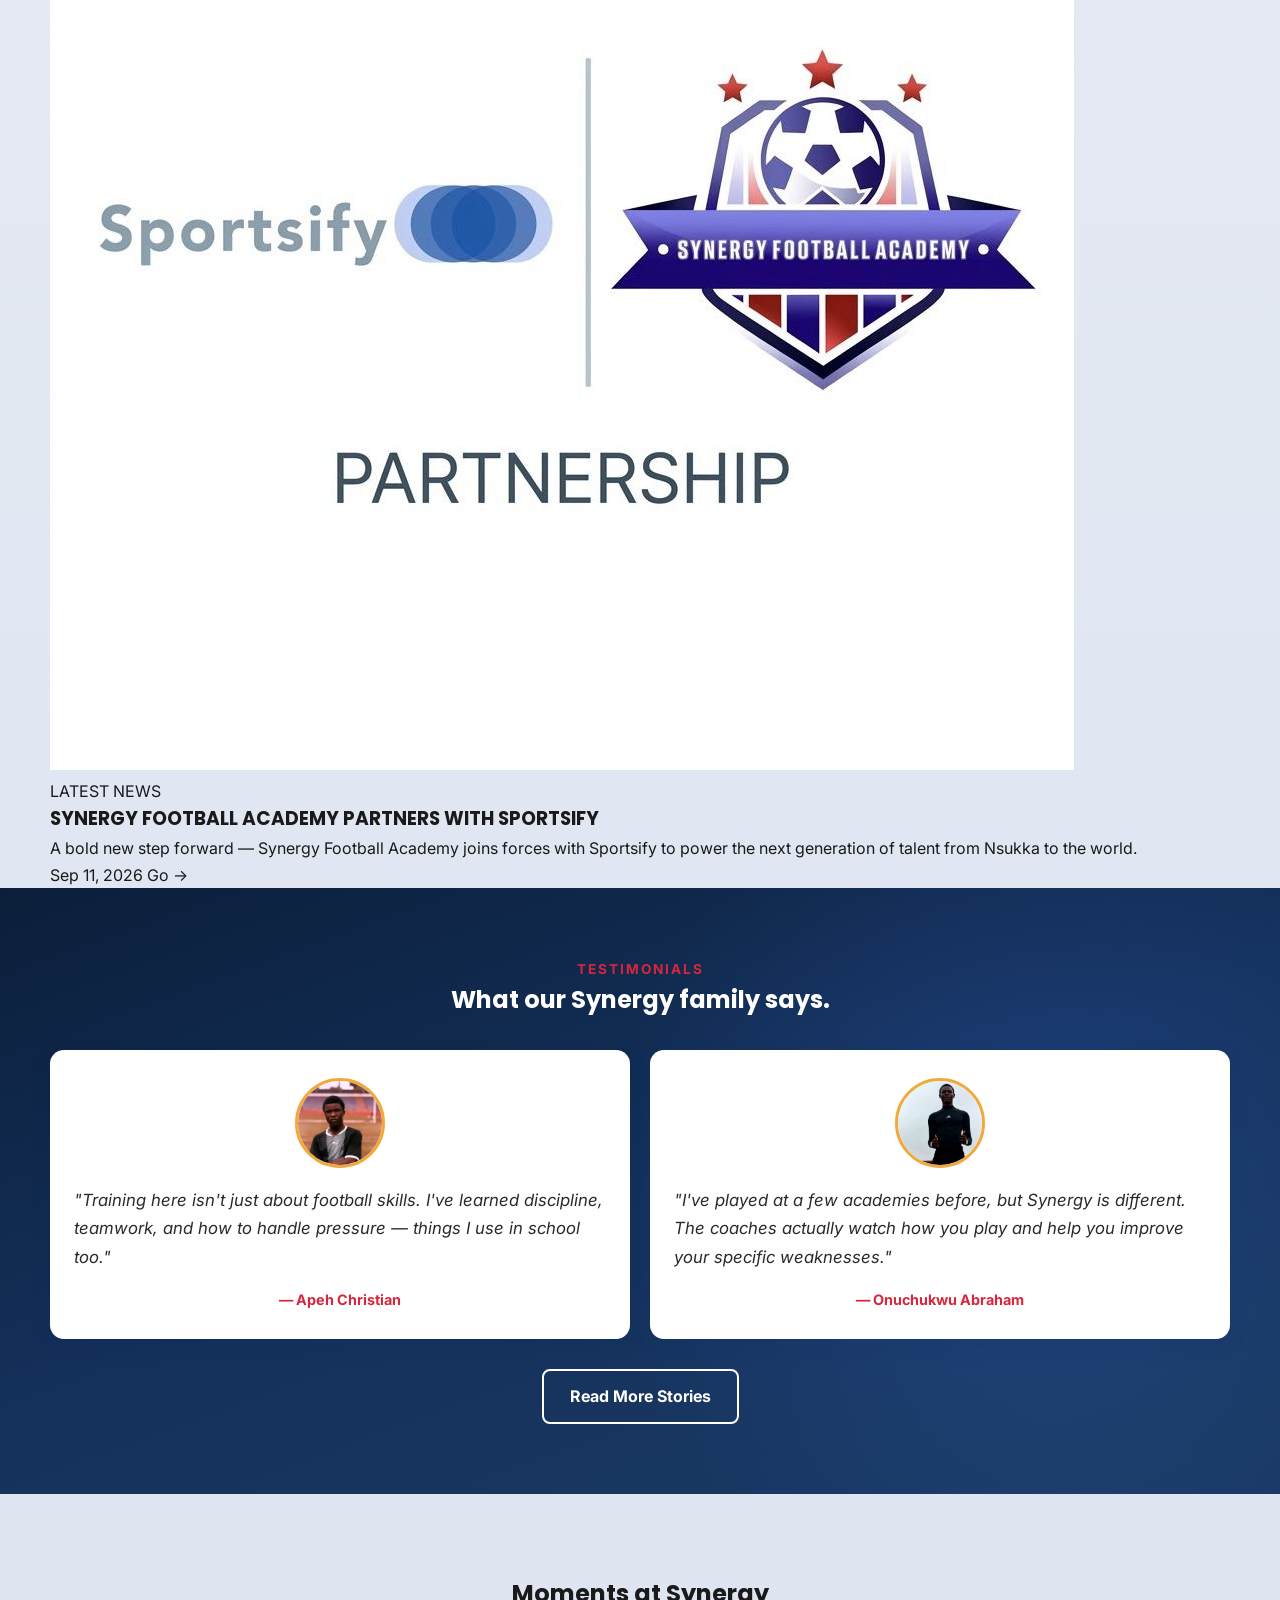
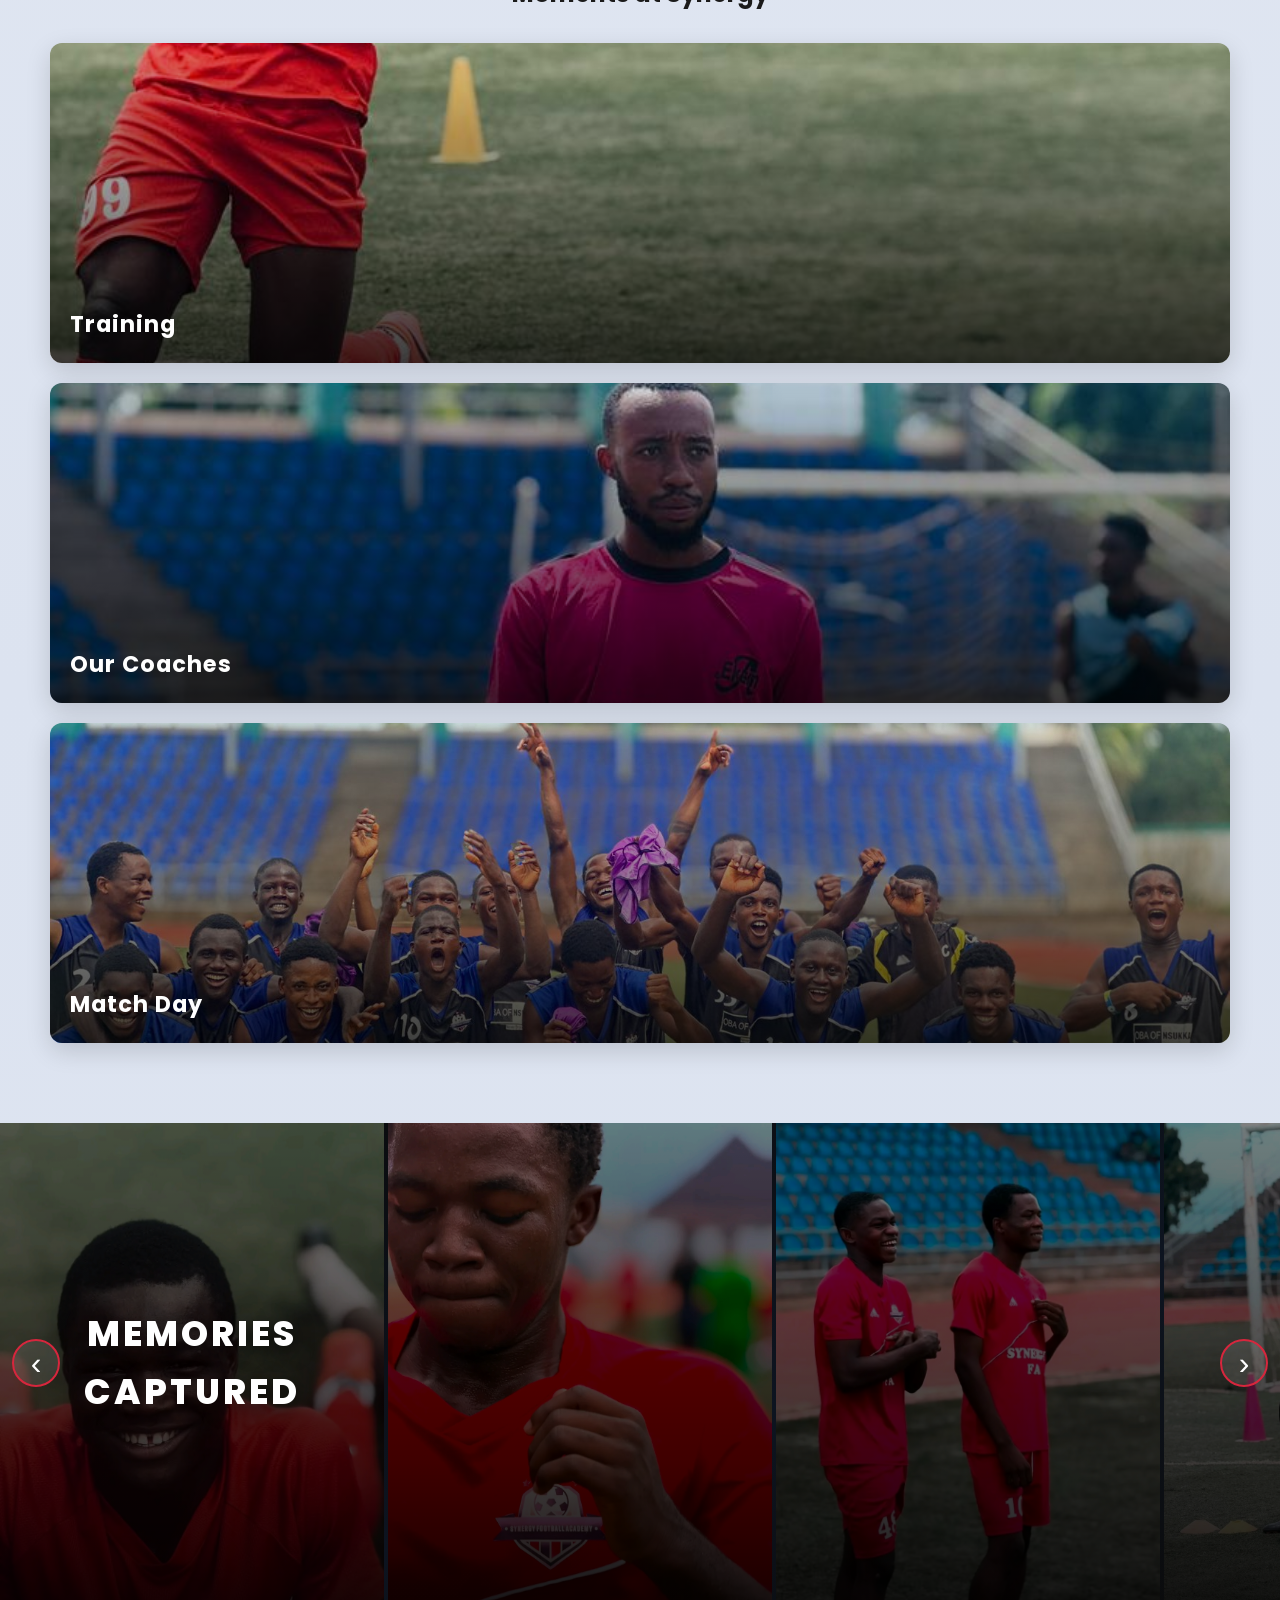
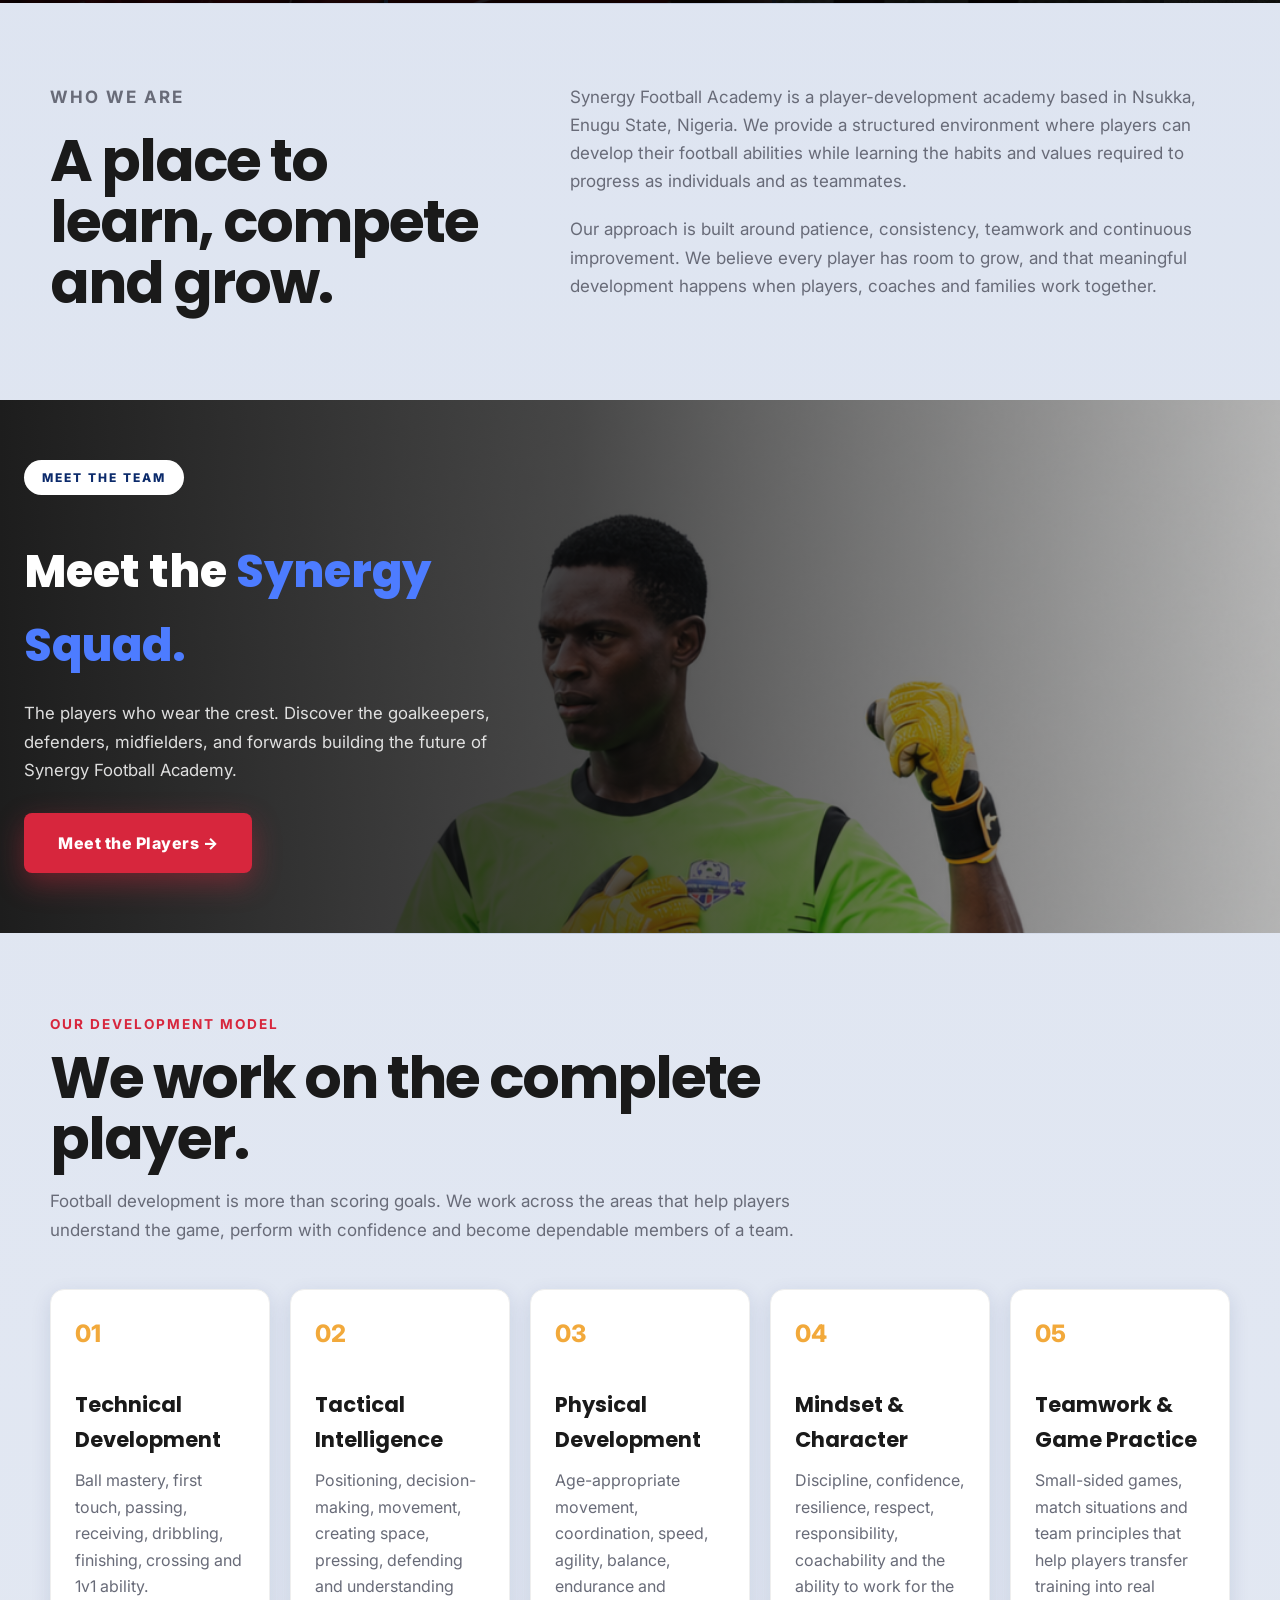
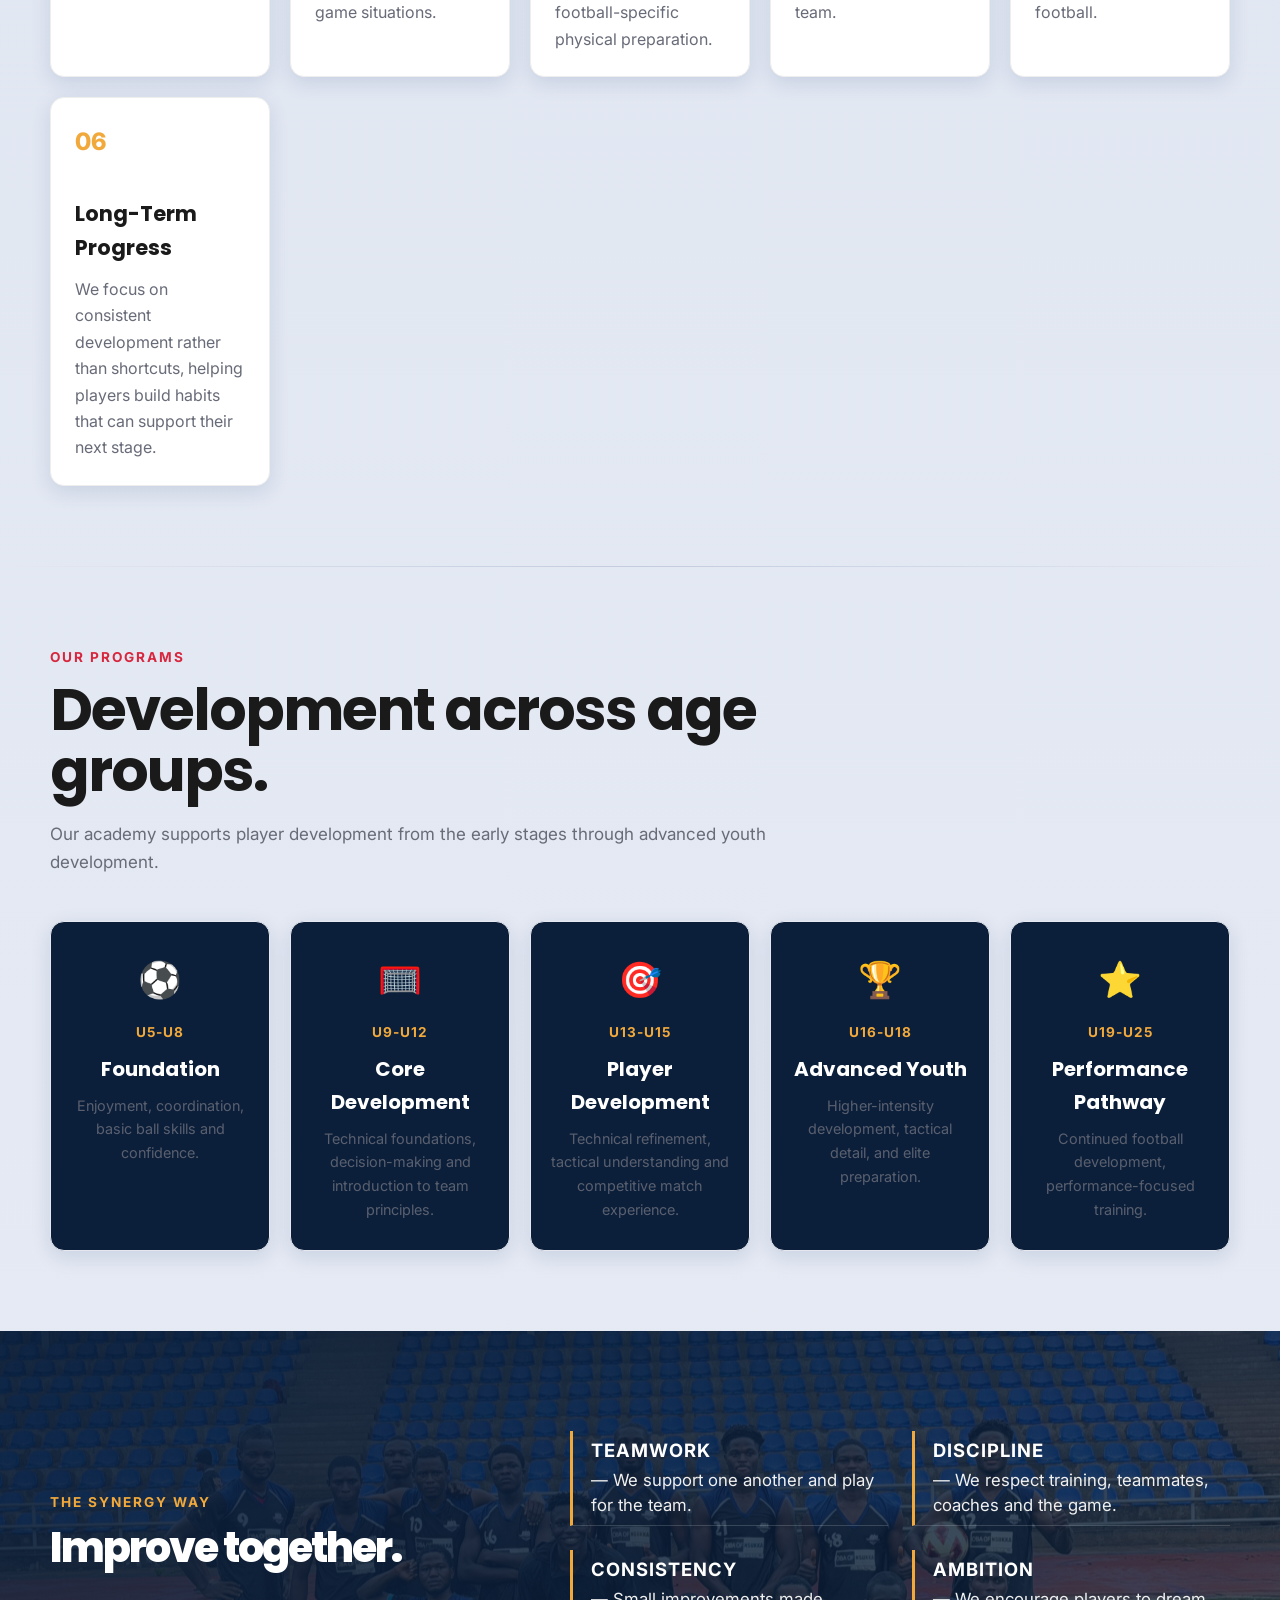
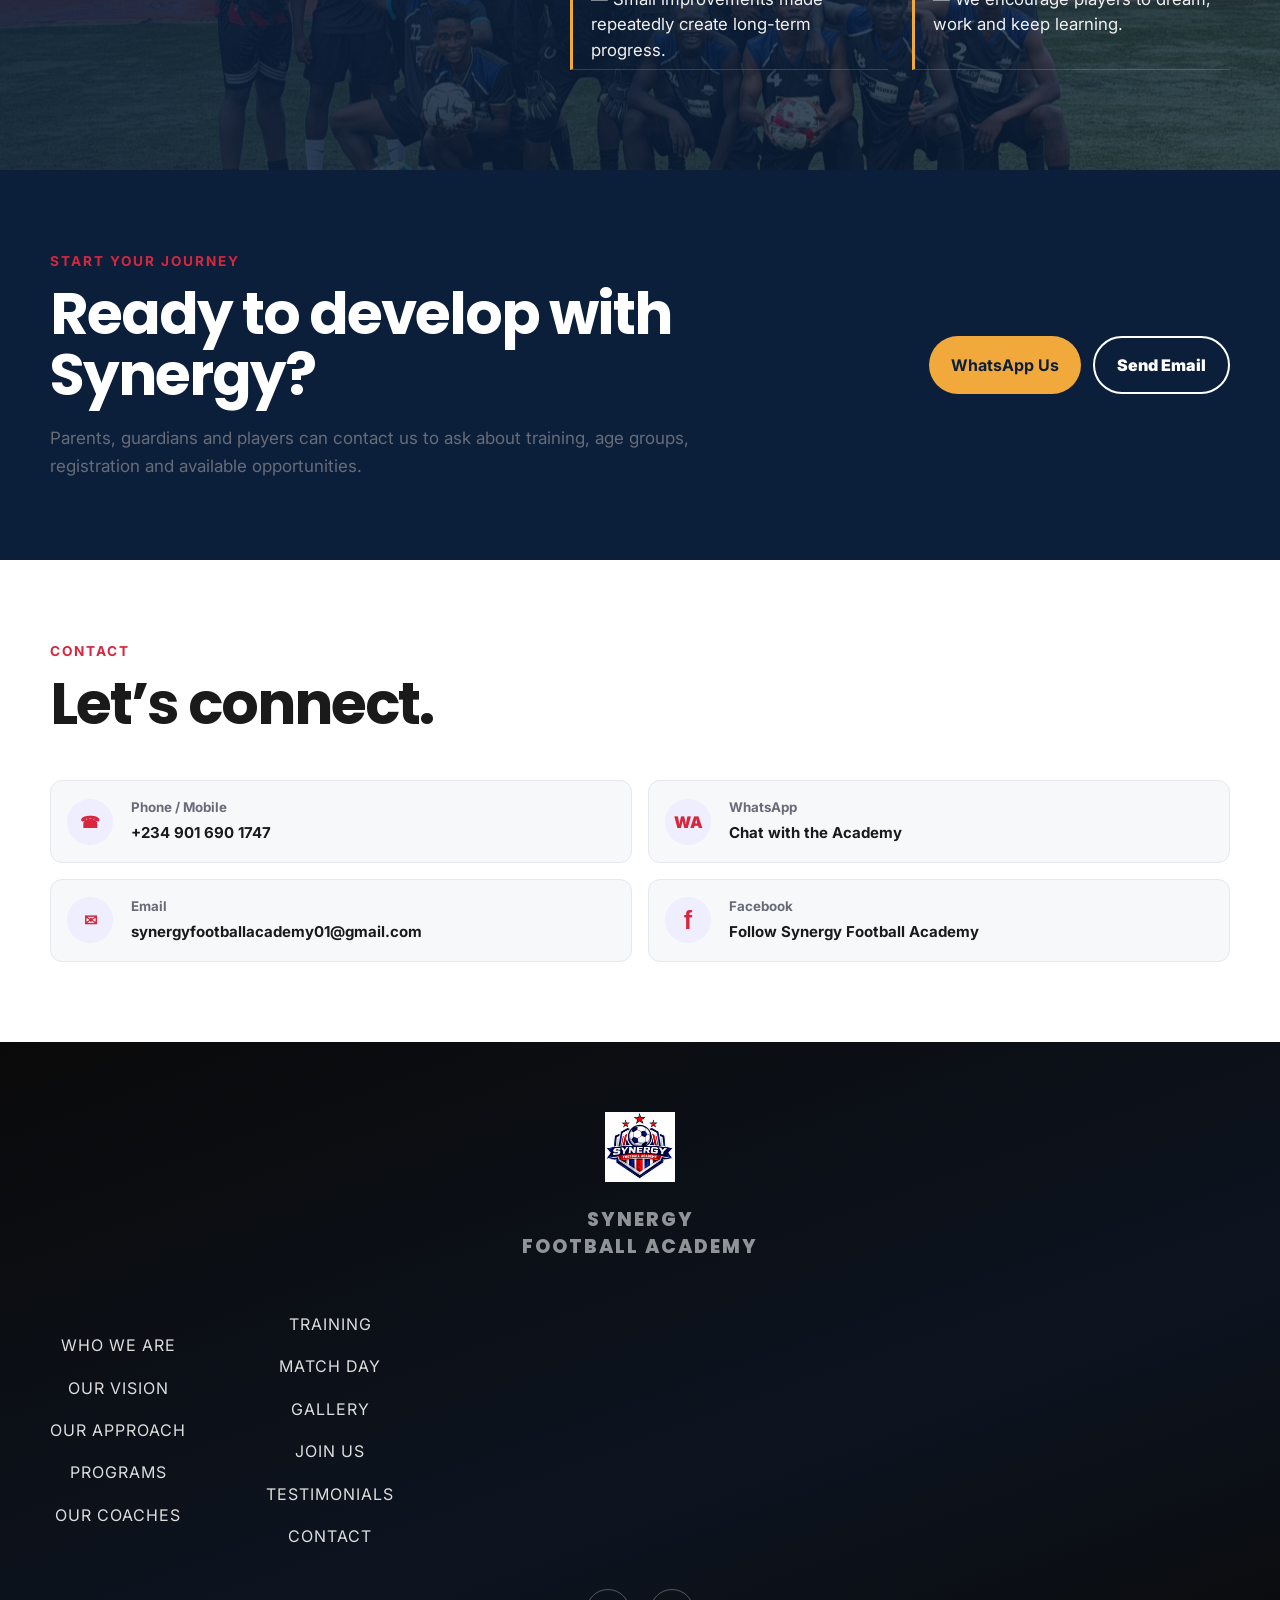
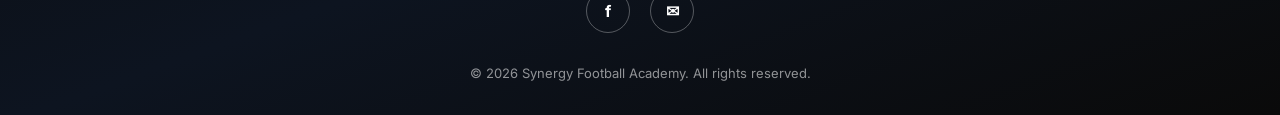
==== commit d0c37a6f: "Add latest news section to index.html Added a news section with the latest updates and a partnership" ====
--- a/index.html
+++ b/index.html
@@ -92,6 +92,27 @@
     <p>To become Nigeria's leading grassroots football academy — a place where young talent from Nsukka and beyond is nurtured with world-class coaching, discipline, and character. We exist to empower every player to reach their full potential on and off the pitch, and to represent Enugu State on the biggest stages in African and global football.</p>
   </div>
     </section>
+    <section class="news-section">
+  <div class="container">
+    <p class="section-label">LATEST NEWS</p>
+    <h2 class="news-heading">Straight from the touchline.</h2>
+
+    <div class="news-card-v2">
+      <div class="news-card-v2-image">
+        <img src="sportsify-partnership.jpg" alt="Sportsify x Synergy Football Academy Partnership">
+      </div>
+      <div class="news-card-v2-content">
+        <span class="news-tag-v2">LATEST NEWS</span>
+        <h3>SYNERGY FOOTBALL ACADEMY PARTNERS WITH SPORTSIFY</h3>
+        <p class="news-card-v2-desc">A bold new step forward — Synergy Football Academy joins forces with Sportsify to power the next generation of talent from Nsukka to the world.</p>
+        <div class="news-card-v2-footer">
+          <span class="news-date-v2">Sep 11, 2026</span>
+          <a href="#" class="news-go">Go →</a>
+        </div>
+      </div>
+    </div>
+  </div>
+    </section>
     
     <section class="testimonial-preview">
   <div class="container">
--- a/style.css
+++ b/style.css
@@ -1010,74 +1010,3 @@
 @media (min-width: 768px) {
   .players-cta-content h2 { font-size: 2.8rem; }
 }
-.news-section { padding: 70px 20px; background: transparent; }
-.news-section .section-label { text-align: center; display: block; }
-.news-heading {
-  text-align: center;
-  font-family: 'Poppins', sans-serif;
-  font-weight: 800;
-  color: var(--navy);
-  margin-bottom: 40px;
-}
-
-.news-card {
-  display: flex;
-  flex-direction: column;
-  background: linear-gradient(135deg, #0B1F3A 0%, #14315c 55%, #D7263D 130%);
-  border-radius: 20px;
-  overflow: hidden;
-  box-shadow: 0 16px 40px rgba(11,31,58,0.25);
-  max-width: 900px;
-  margin: 0 auto;
-}
-
-.news-card-image {
-  background: #fff;
-  padding: 30px;
-}
-.news-card-image img {
-  width: 100%;
-  height: auto;
-  display: block;
-  border-radius: 10px;
-}
-
-.news-card-content { padding: 32px 28px 40px; }
-.news-tag {
-  display: inline-block;
-  background: rgba(255,255,255,0.15);
-  color: #fff;
-  font-weight: 700;
-  font-size: 0.75rem;
-  letter-spacing: 1.5px;
-  padding: 6px 16px;
-  border-radius: 30px;
-  margin-bottom: 16px;
-}
-.news-card-content h3 {
-  color: #fff;
-  font-family: 'Poppins', sans-serif;
-  font-weight: 800;
-  font-size: 1.5rem;
-  line-height: 1.3;
-  margin-bottom: 14px;
-}
-.news-card-content p {
-  color: rgba(255,255,255,0.85);
-  font-size: 1rem;
-  line-height: 1.7;
-  margin-bottom: 20px;
-}
-.news-date {
-  color: #ffb347;
-  font-weight: 700;
-  font-size: 0.85rem;
-  letter-spacing: 0.5px;
-}
-
-@media (min-width: 768px) {
-  .news-card { flex-direction: row; }
-  .news-card-image { flex: 0 0 45%; display: flex; align-items: center; }
-  .news-card-content { flex: 1; padding: 40px; display: flex; flex-direction: column; justify-content: center; }
-  .news-card-content h3 { font-size: 1.9rem; }
-}
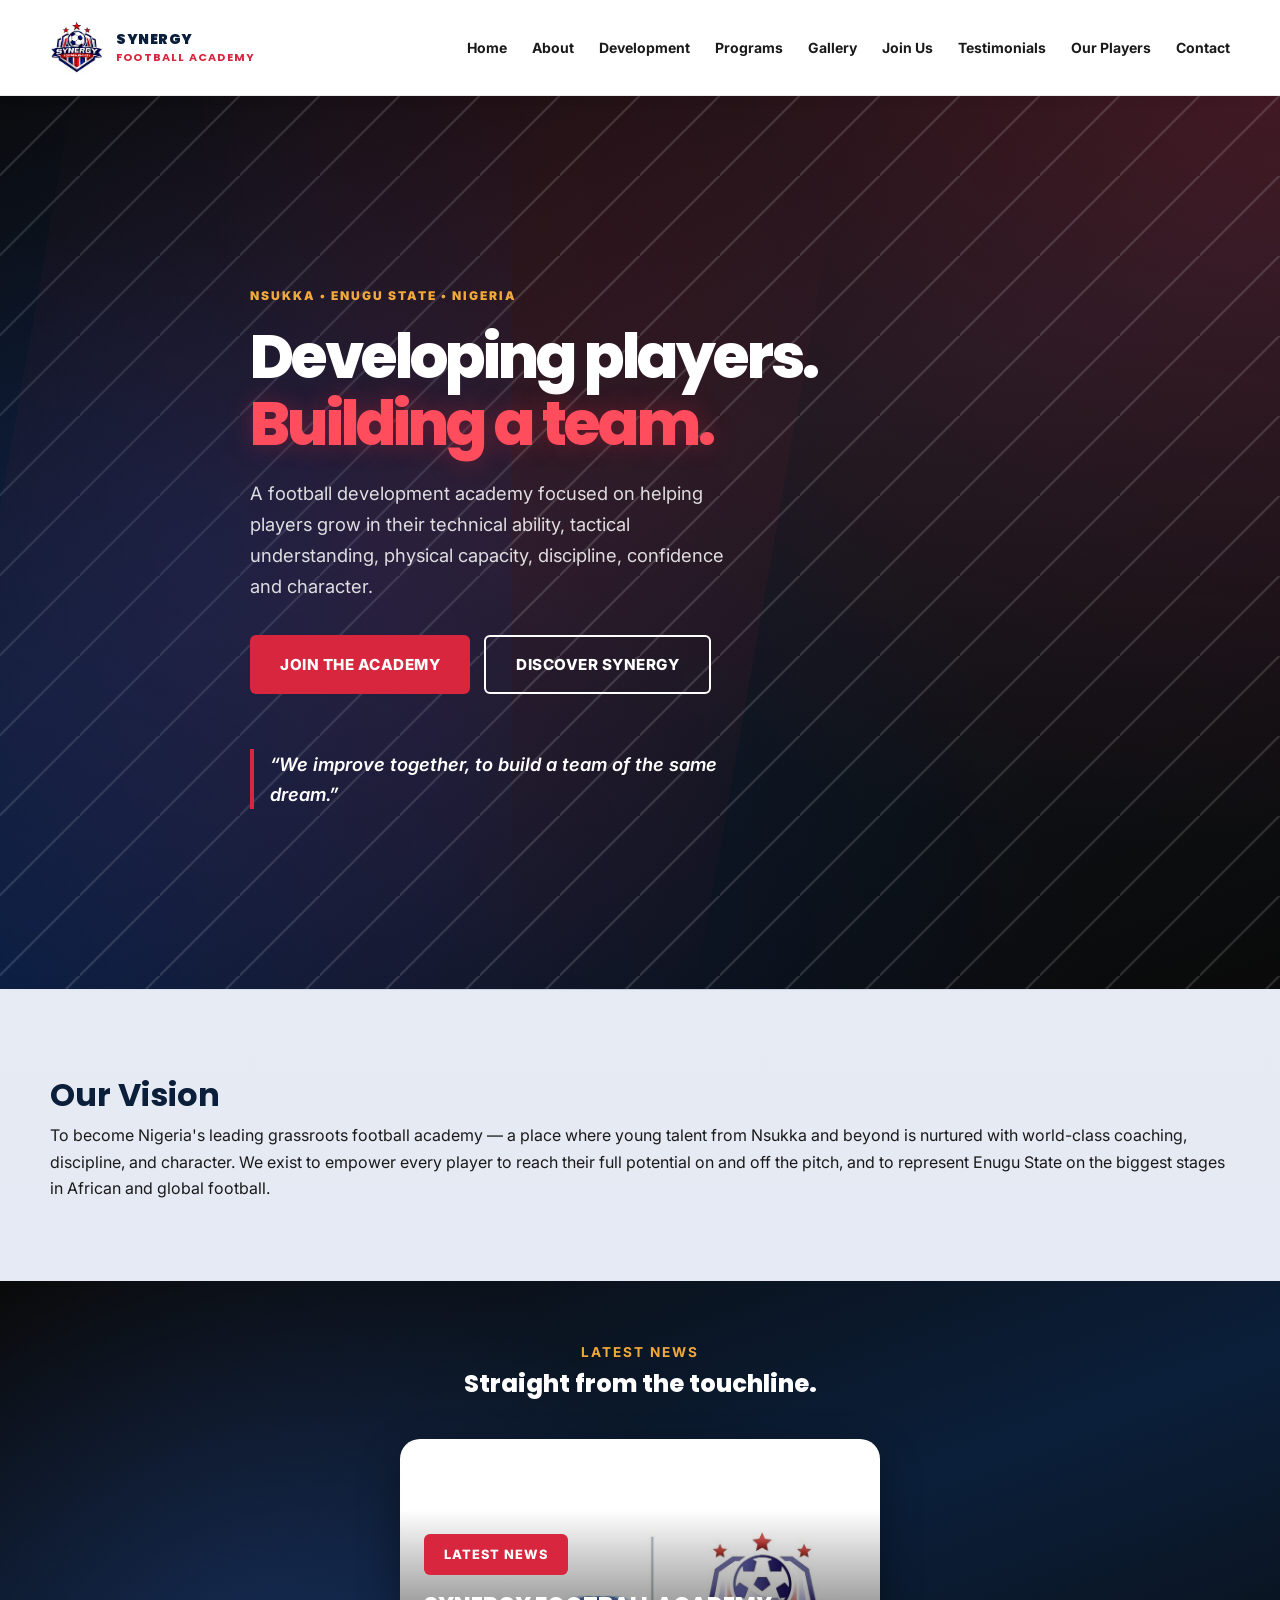
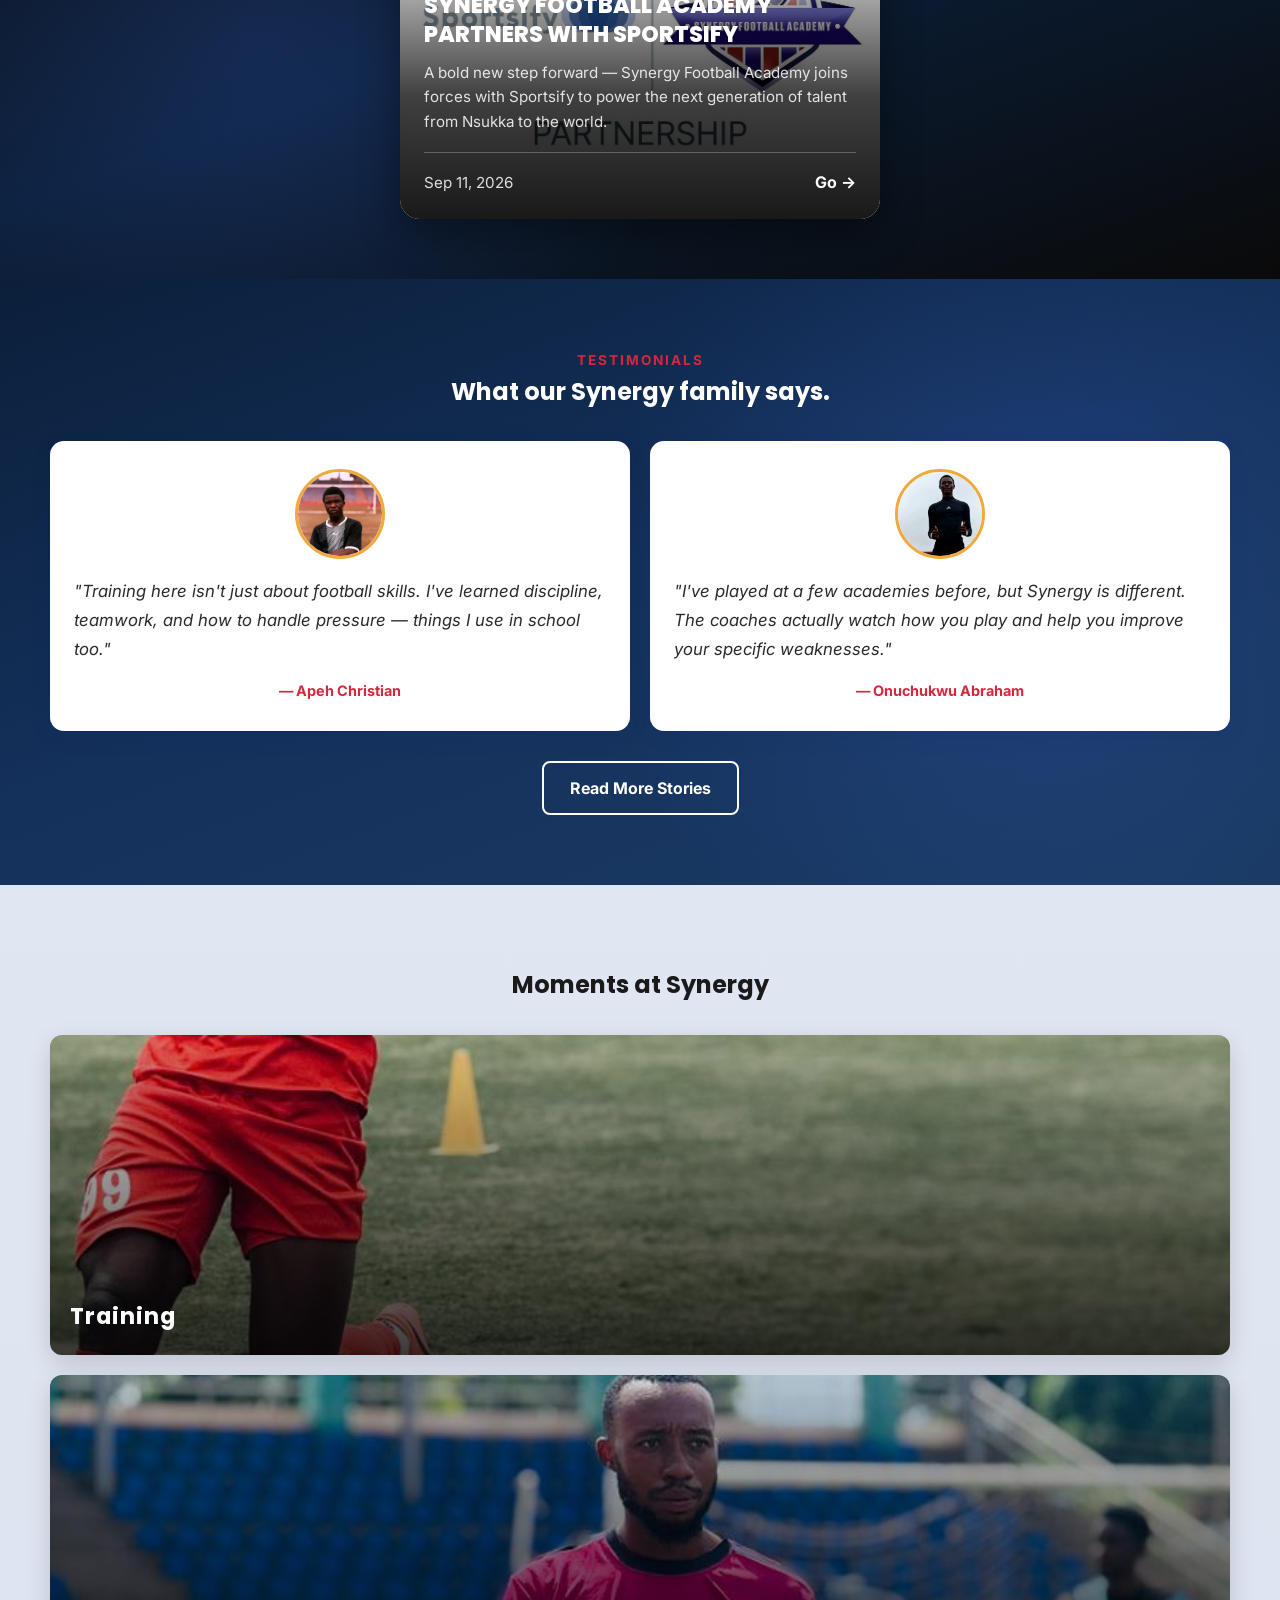
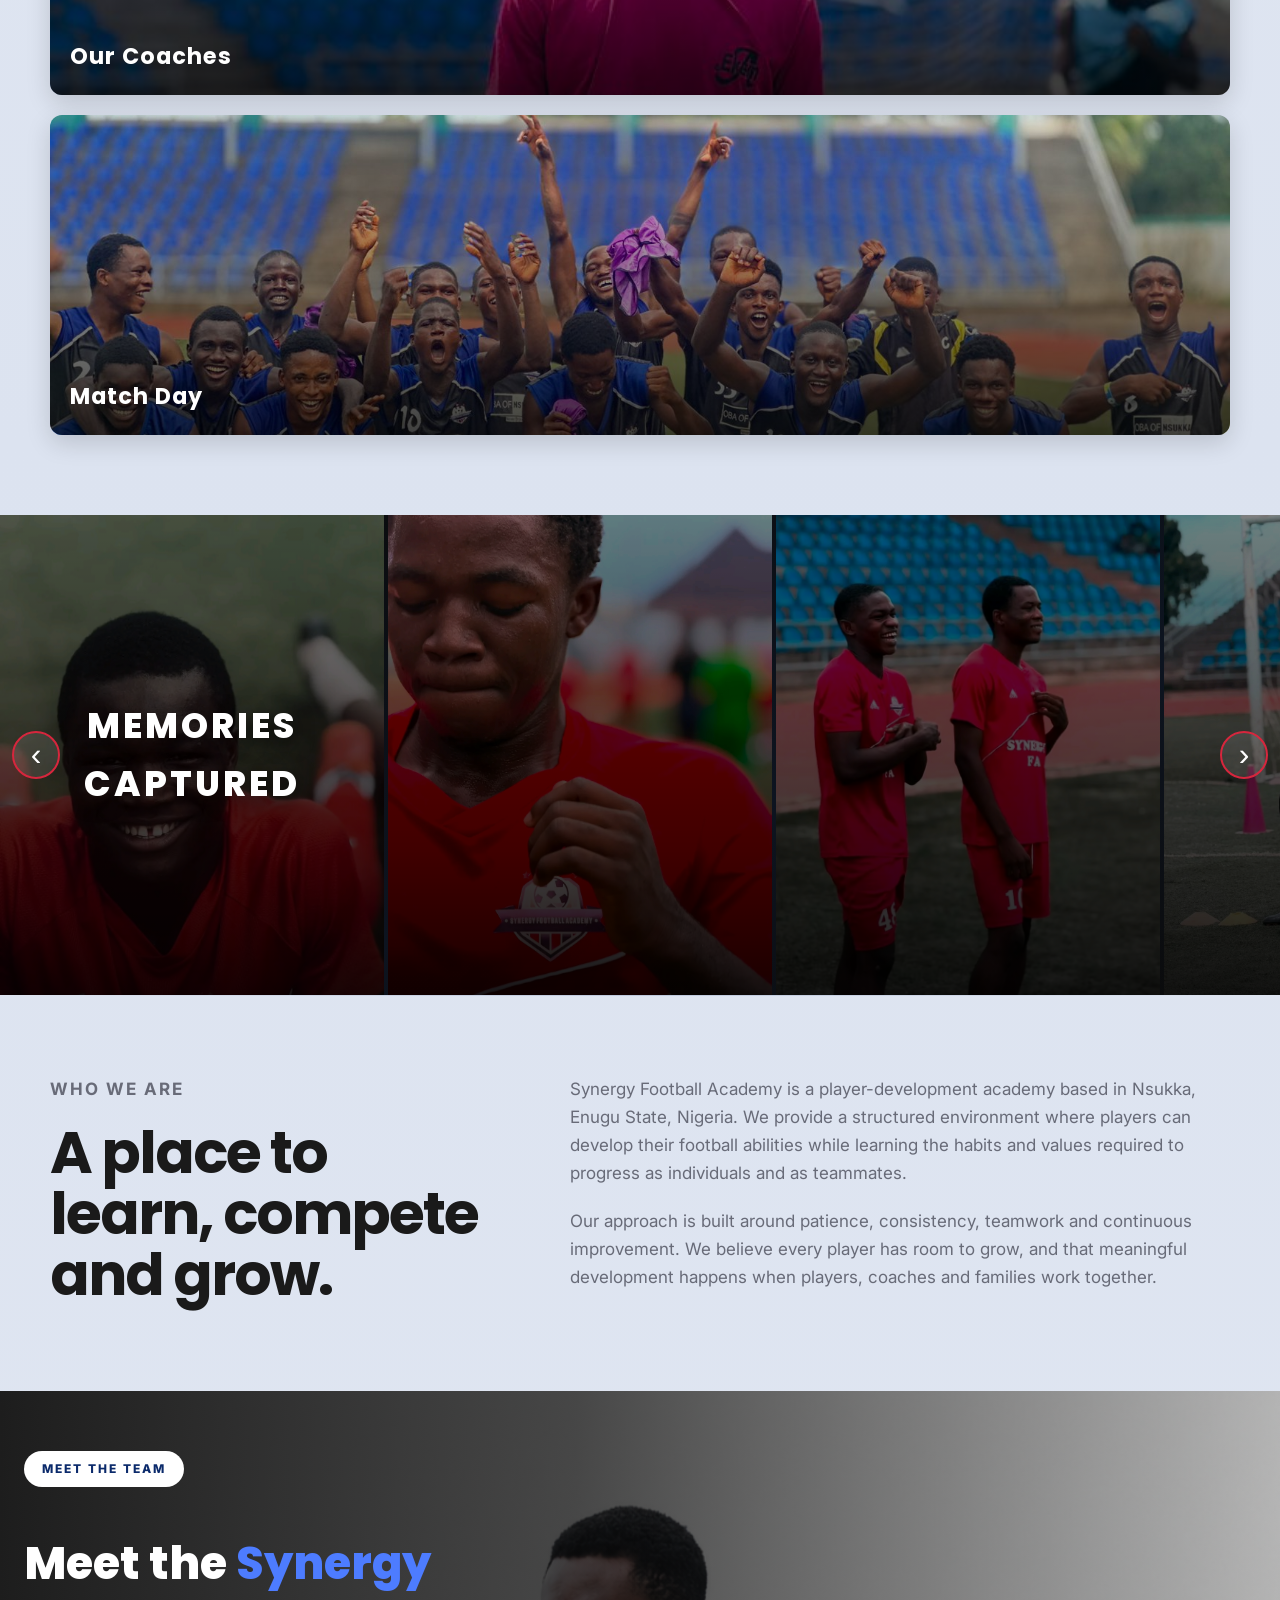
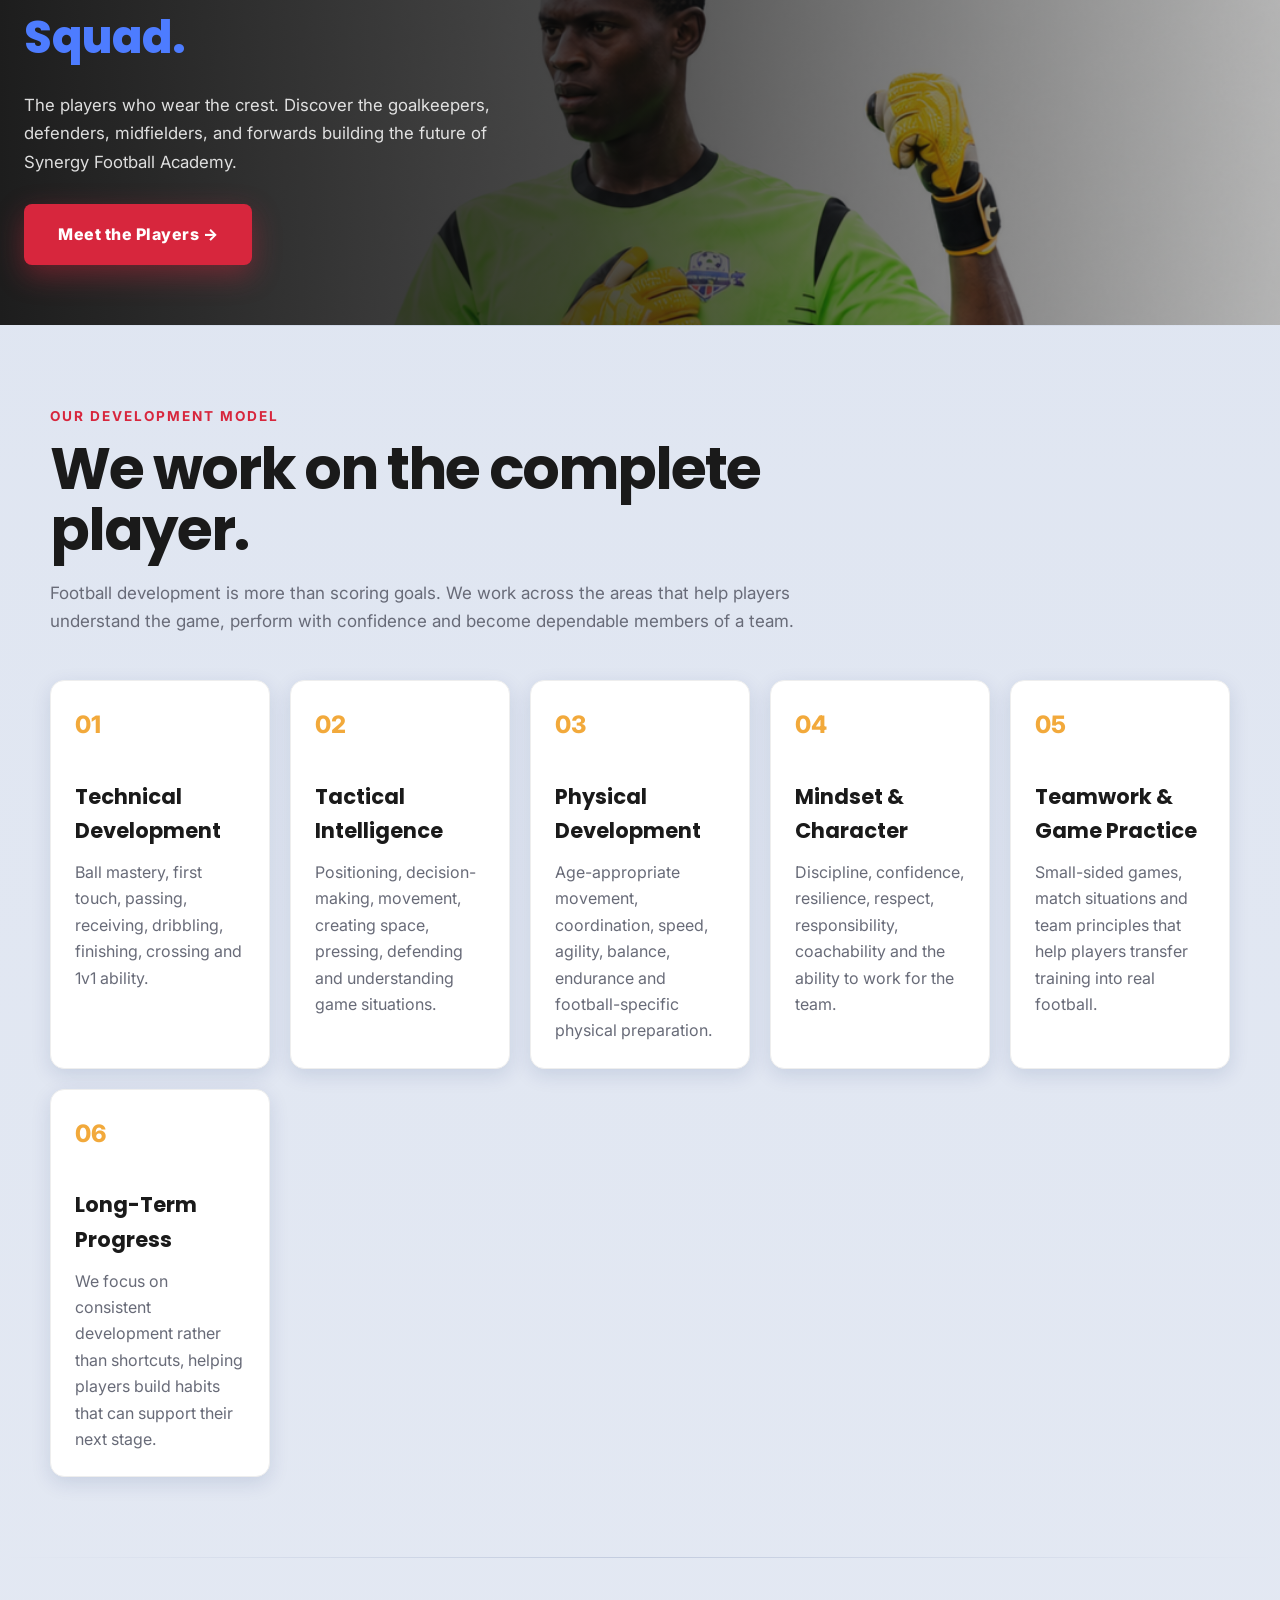
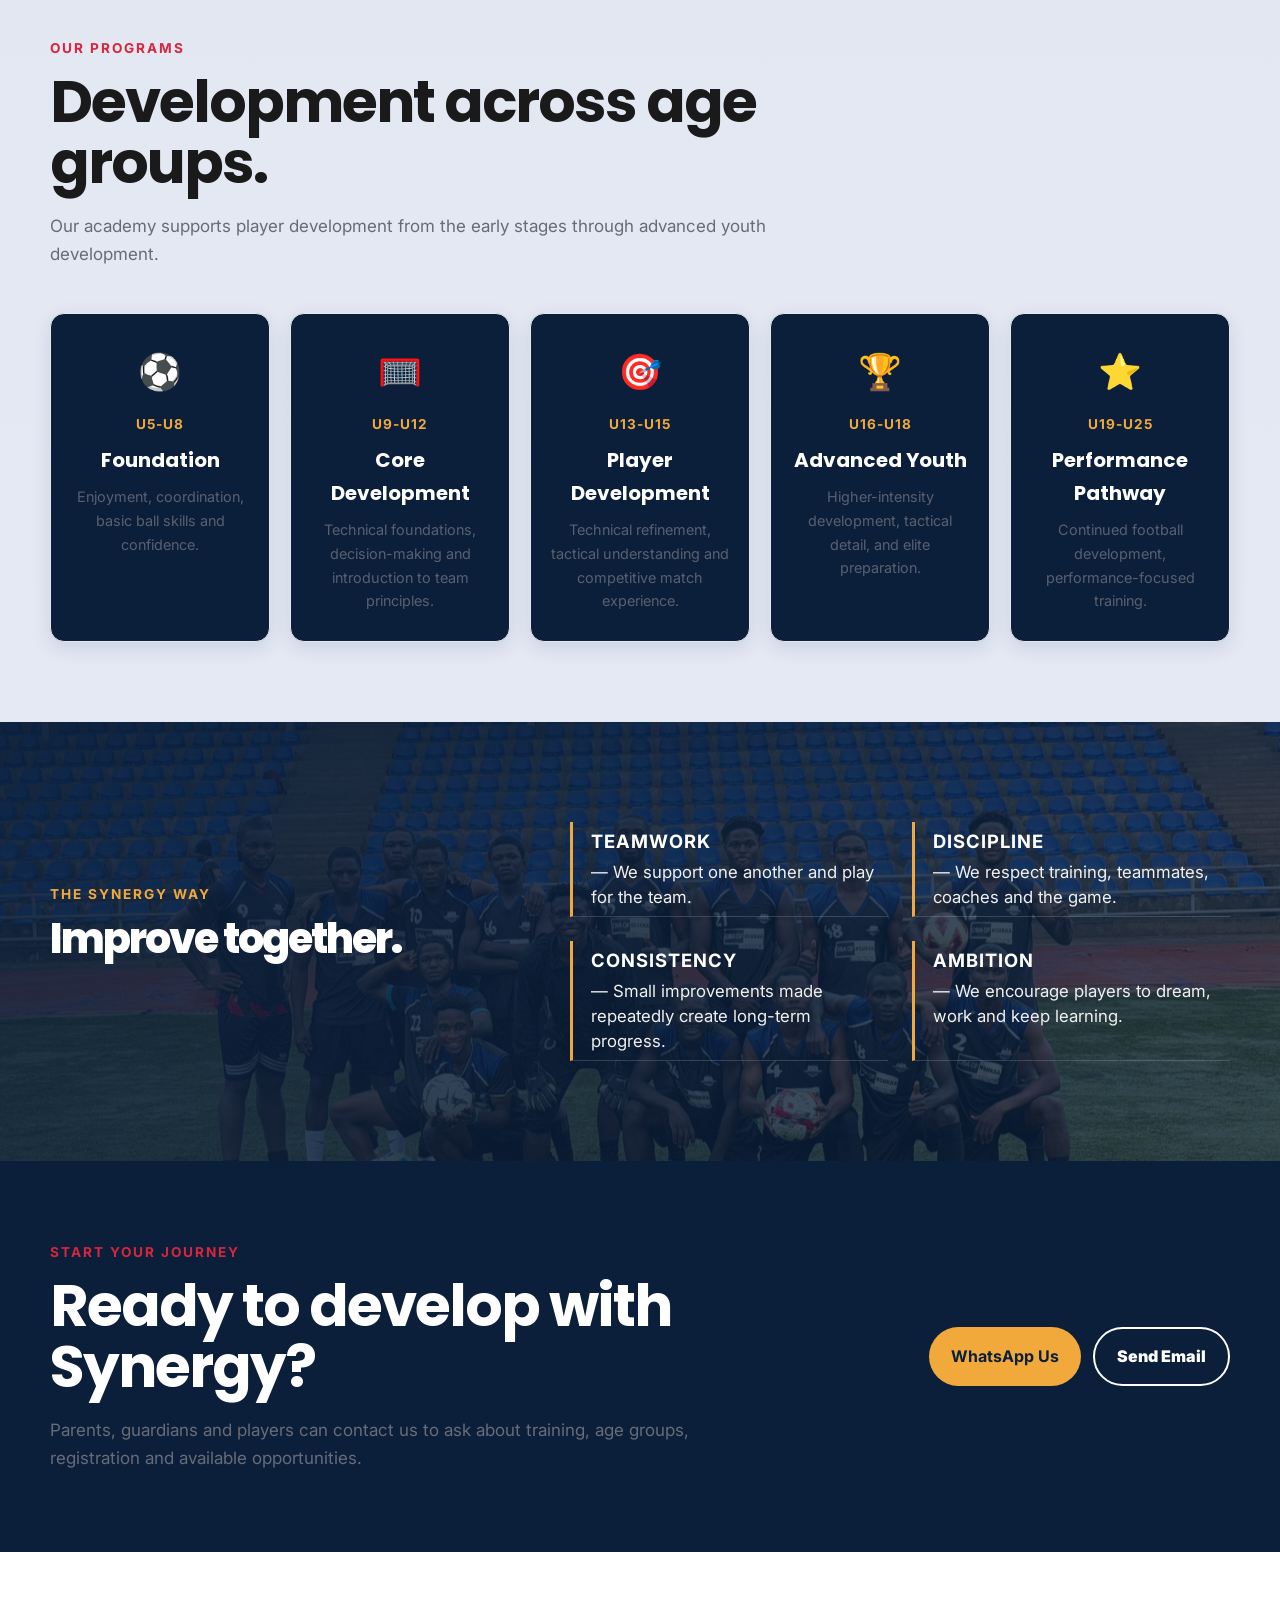
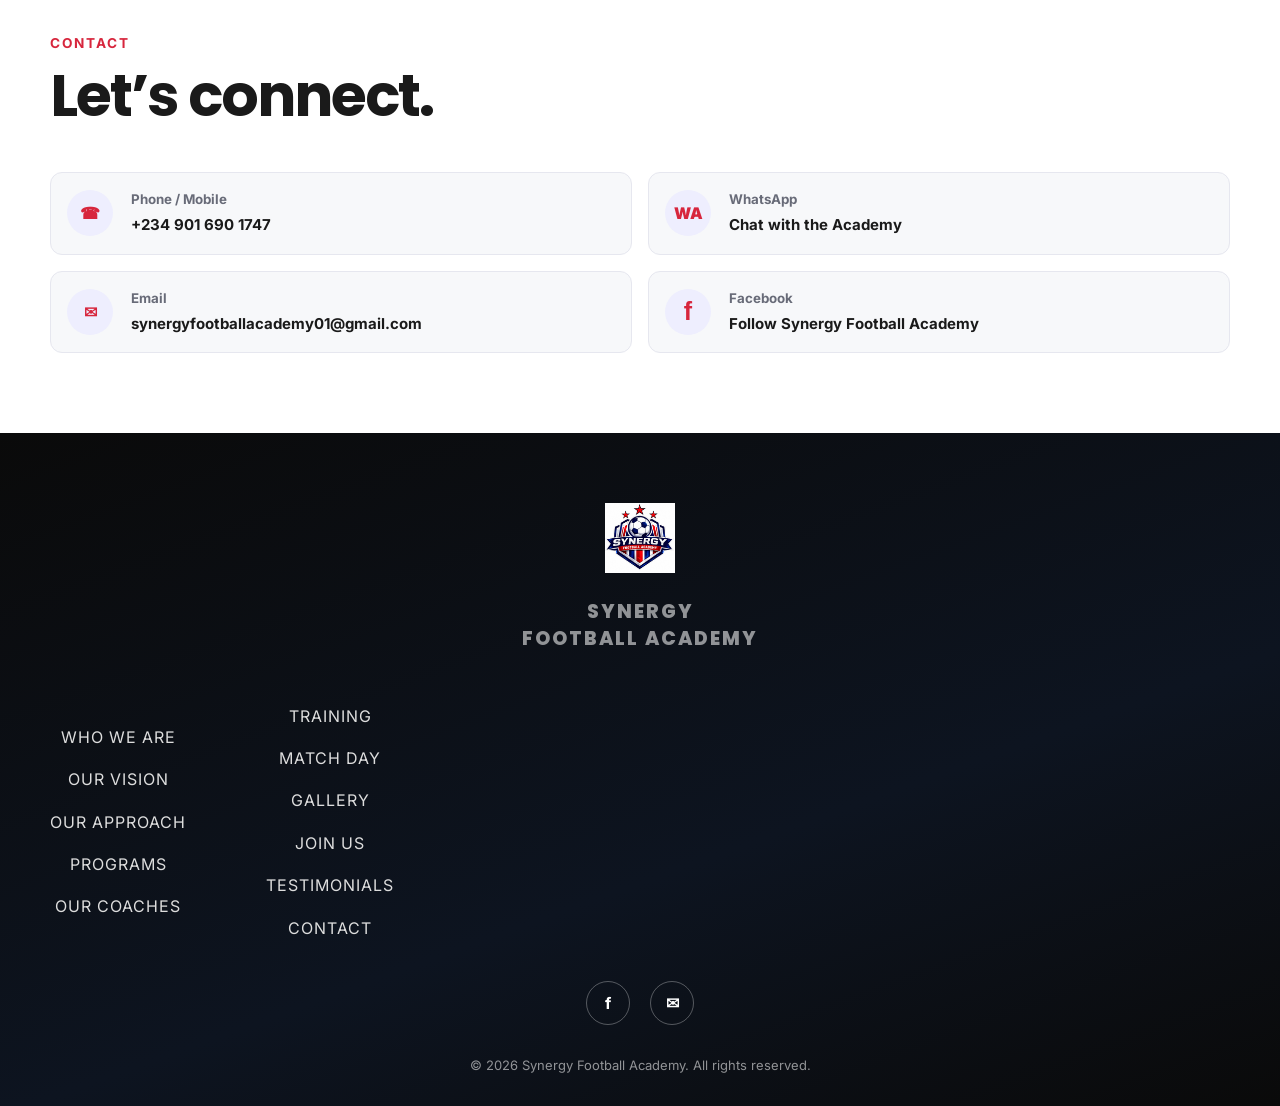
==== commit edae73e2: "Update link for Sportsify partnership news" ====
--- a/index.html
+++ b/index.html
@@ -107,7 +107,7 @@
         <p class="news-card-v2-desc">A bold new step forward — Synergy Football Academy joins forces with Sportsify to power the next generation of talent from Nsukka to the world.</p>
         <div class="news-card-v2-footer">
           <span class="news-date-v2">Sep 11, 2026</span>
-          <a href="#" class="news-go">Go →</a>
+          <a href="news-sportsify-partnership.html" class="news-go">Go →</a>
         </div>
       </div>
     </div>
--- a/style.css
+++ b/style.css
@@ -1010,3 +1010,94 @@
 @media (min-width: 768px) {
   .players-cta-content h2 { font-size: 2.8rem; }
 }
+.news-section {
+  padding: 60px 20px;
+  background: linear-gradient(160deg, #0a0a0a 0%, #0B1F3A 50%, #0a0a0a 100%);
+  position: relative;
+  overflow: hidden;
+}
+.news-section::before {
+  content: "";
+  position: absolute;
+  top: -20%;
+  left: -10%;
+  width: 60%;
+  height: 160%;
+  background: radial-gradient(circle, rgba(77,124,255,0.15), transparent 70%);
+  z-index: 0;
+}
+.news-section .container { position: relative; z-index: 1; }
+.news-section .section-label { text-align: center; display: block; color: var(--gold); }
+.news-heading {
+  text-align: center;
+  font-family: 'Poppins', sans-serif;
+  font-weight: 800;
+  color: #fff;
+  margin-bottom: 36px;
+}
+
+.news-card-v2 {
+  position: relative;
+  max-width: 480px;
+  margin: 0 auto;
+  border-radius: 20px;
+  overflow: hidden;
+  box-shadow: 0 16px 40px rgba(0,0,0,0.4);
+}
+
+.news-card-v2-image { height: 380px; overflow: hidden; }
+.news-card-v2-image img {
+  width: 100%;
+  height: 100%;
+  object-fit: cover;
+}
+
+.news-card-v2-content {
+  position: absolute;
+  left: 0; right: 0; bottom: 0;
+  padding: 24px;
+  background: linear-gradient(180deg, transparent 0%, rgba(0,0,0,0.75) 60%, rgba(0,0,0,0.9) 100%);
+}
+
+.news-tag-v2 {
+  display: inline-block;
+  background: var(--crimson);
+  color: #fff;
+  font-weight: 800;
+  font-size: 0.8rem;
+  letter-spacing: 1px;
+  padding: 10px 20px;
+  border-radius: 6px;
+  margin-bottom: 16px;
+}
+
+.news-card-v2-content h3 {
+  color: #fff;
+  font-family: 'Poppins', sans-serif;
+  font-weight: 800;
+  font-size: 1.4rem;
+  line-height: 1.3;
+  margin-bottom: 12px;
+}
+
+.news-card-v2-desc {
+  color: rgba(255,255,255,0.85);
+  font-size: 0.95rem;
+  line-height: 1.6;
+  margin-bottom: 18px;
+}
+
+.news-card-v2-footer {
+  display: flex;
+  justify-content: space-between;
+  align-items: center;
+  border-top: 1px solid rgba(255,255,255,0.25);
+  padding-top: 16px;
+}
+.news-date-v2 { color: rgba(255,255,255,0.85); font-size: 0.95rem; }
+.news-go {
+  color: #fff;
+  font-weight: 700;
+  text-decoration: none;
+  font-size: 1rem;
+}
